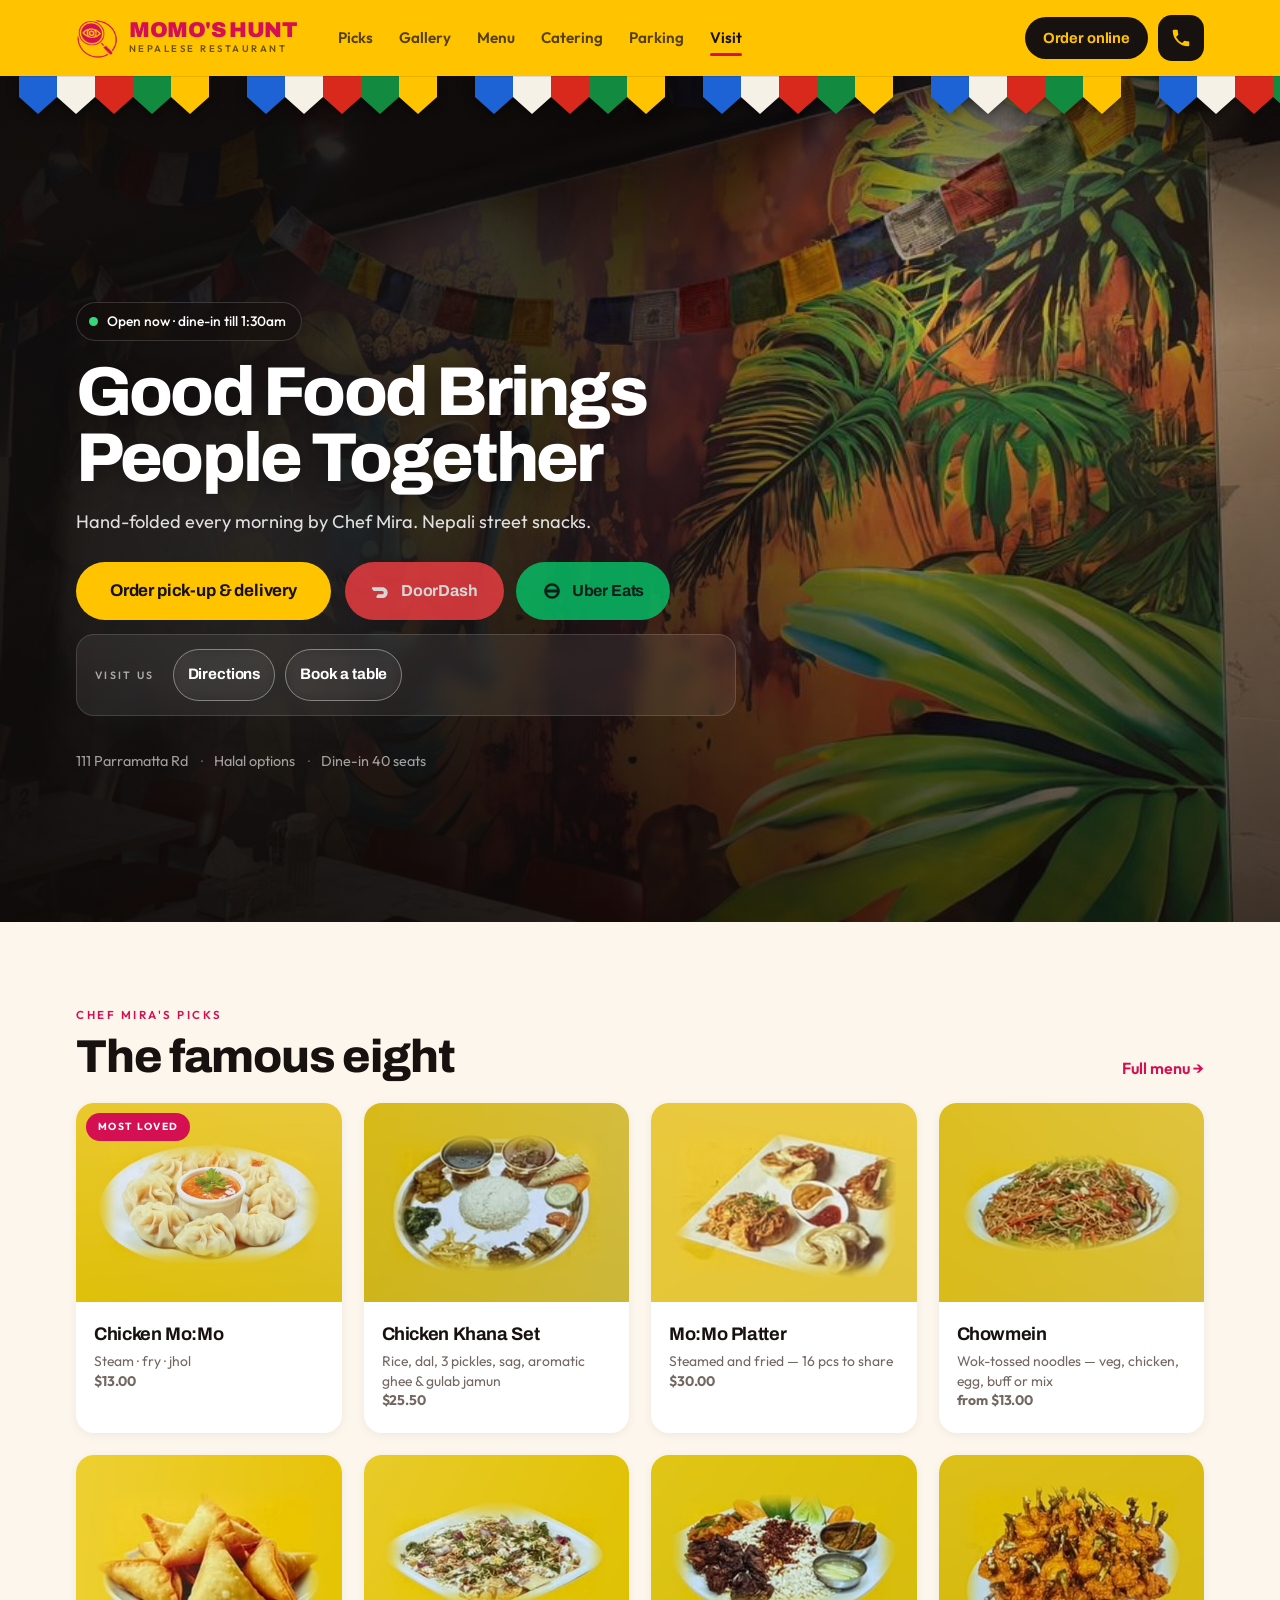
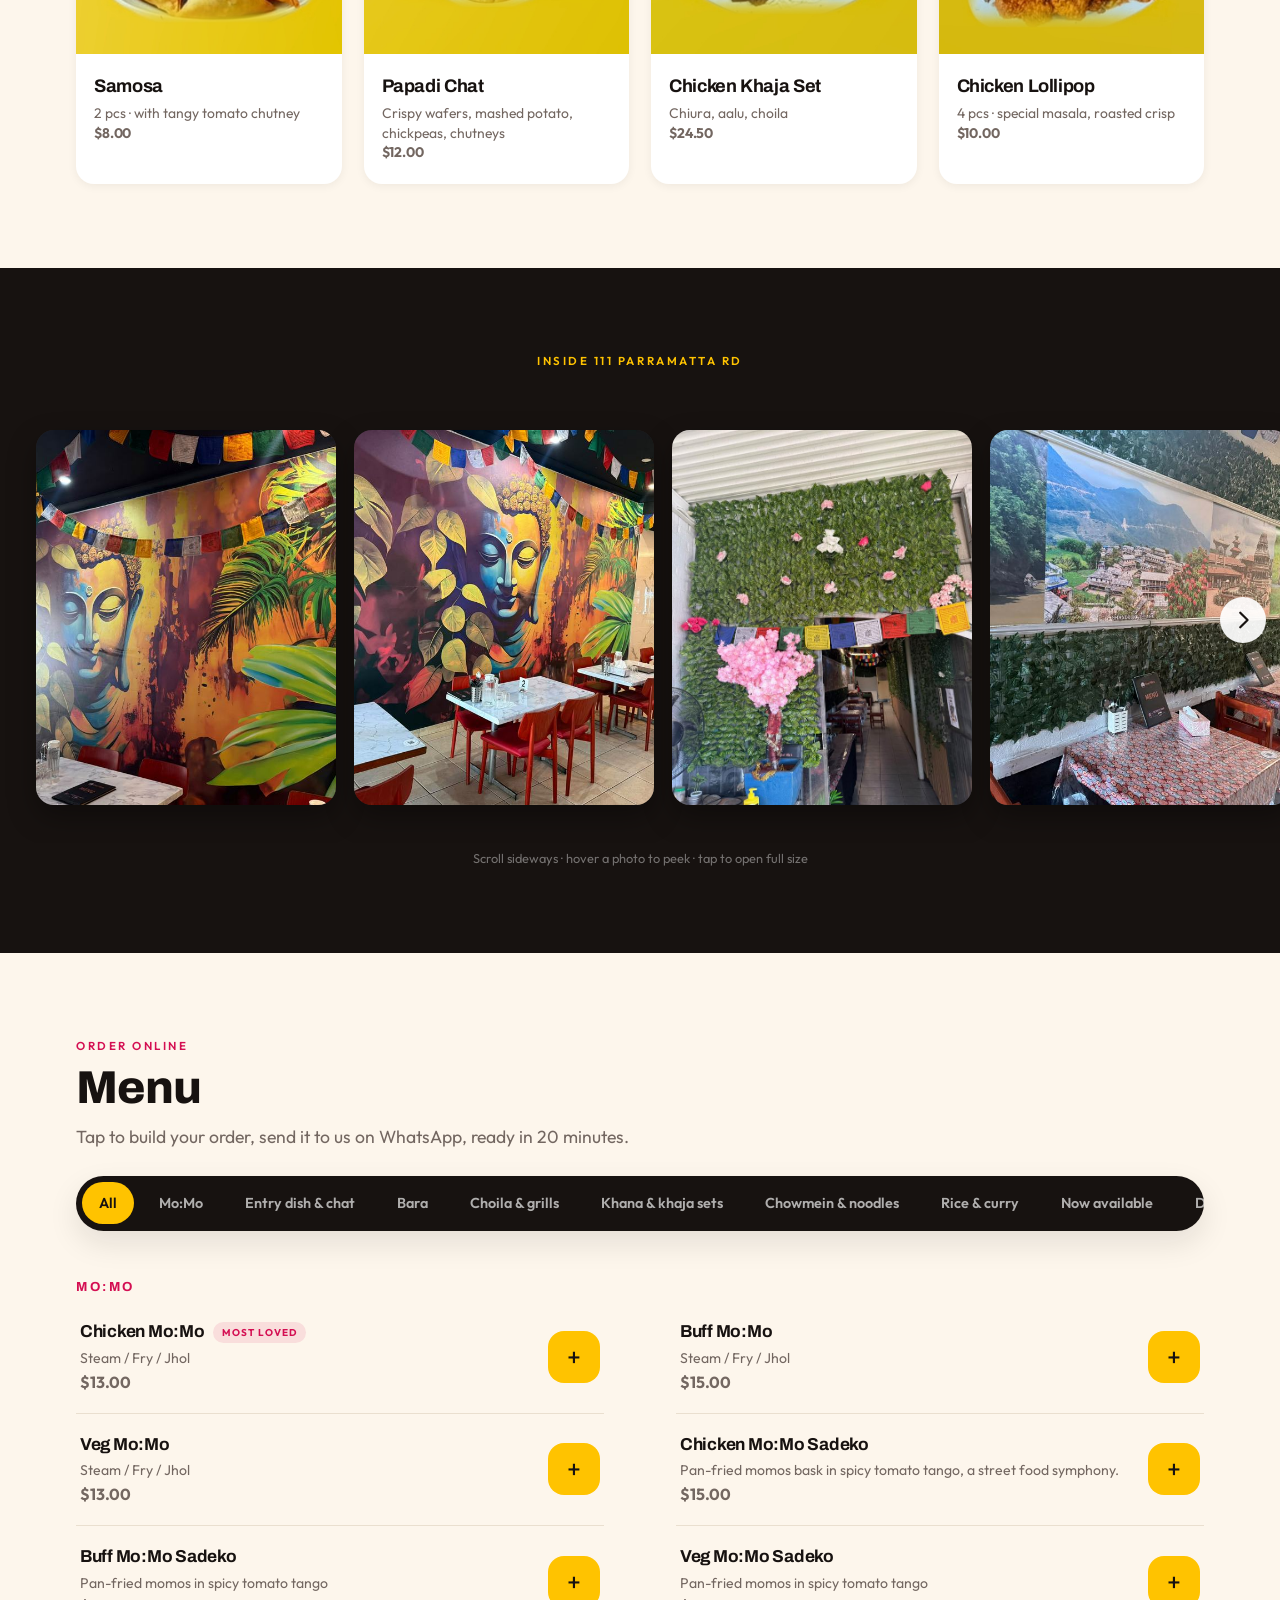
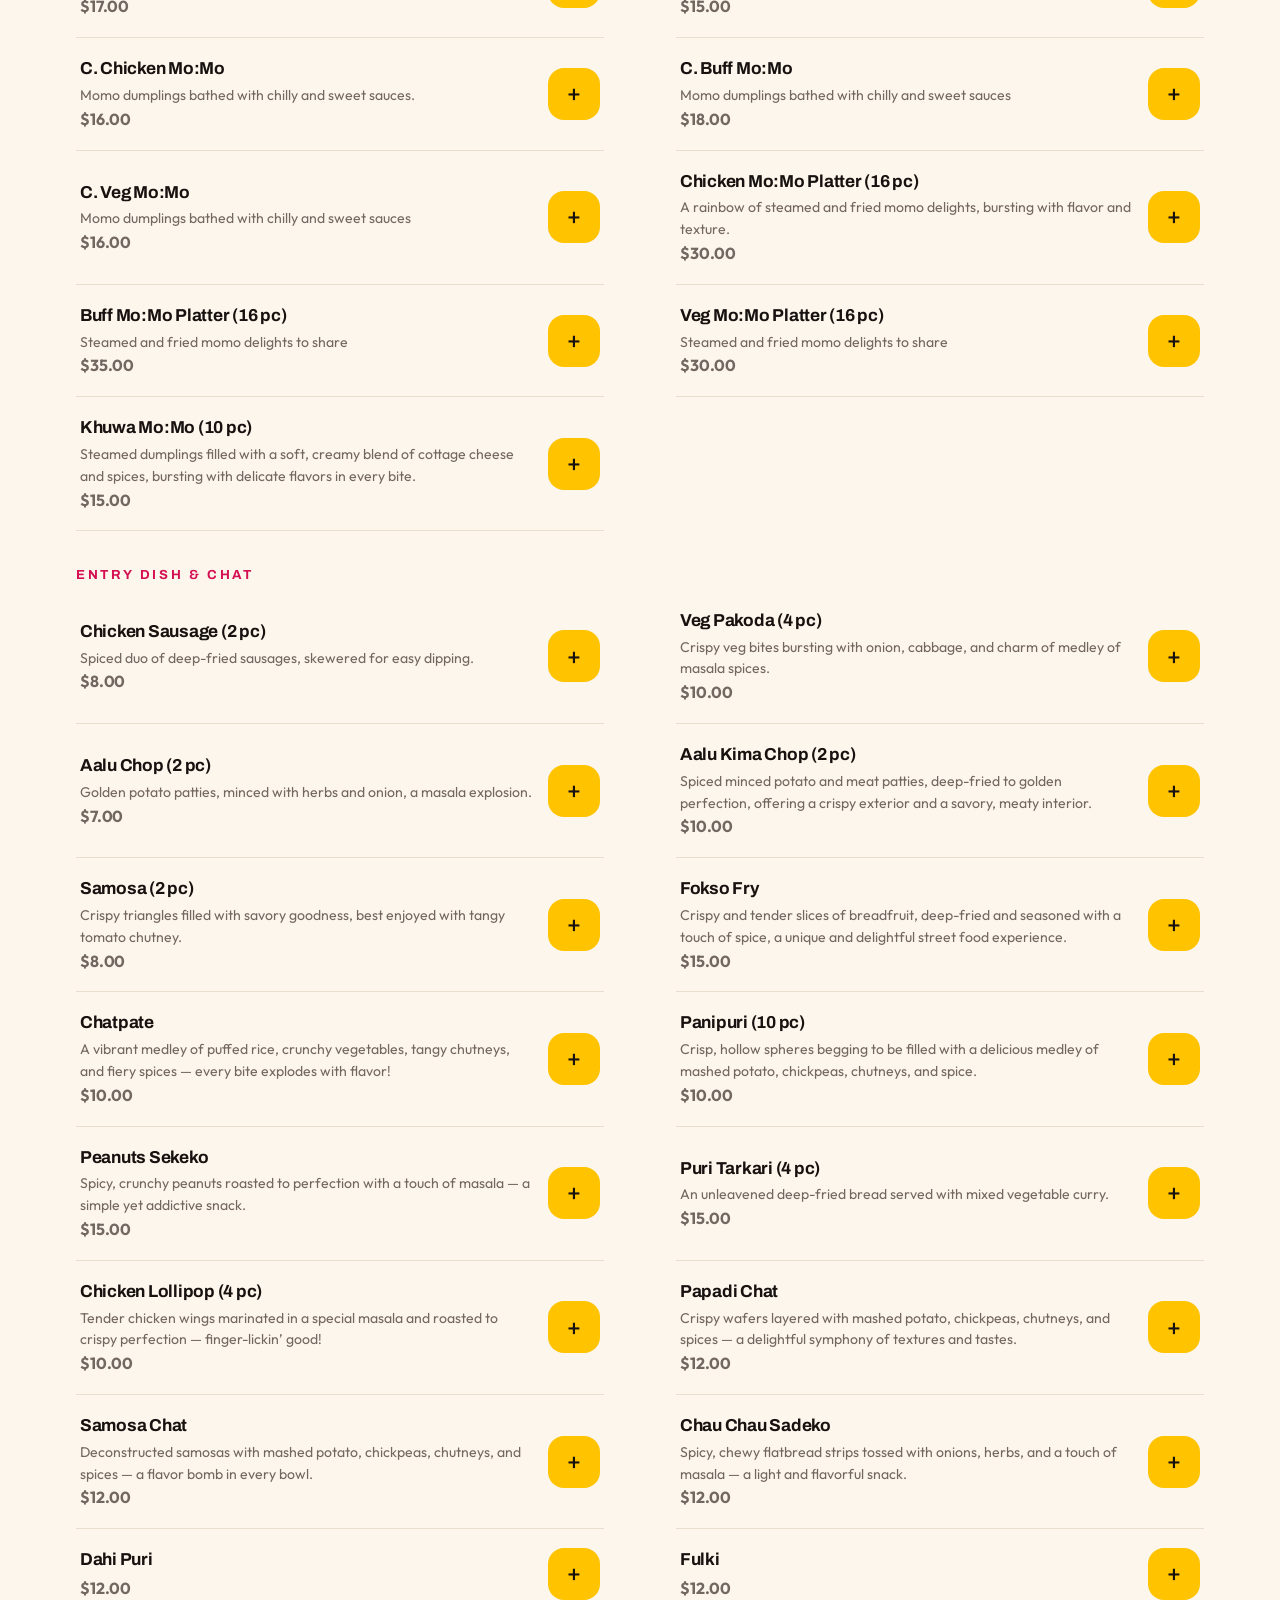
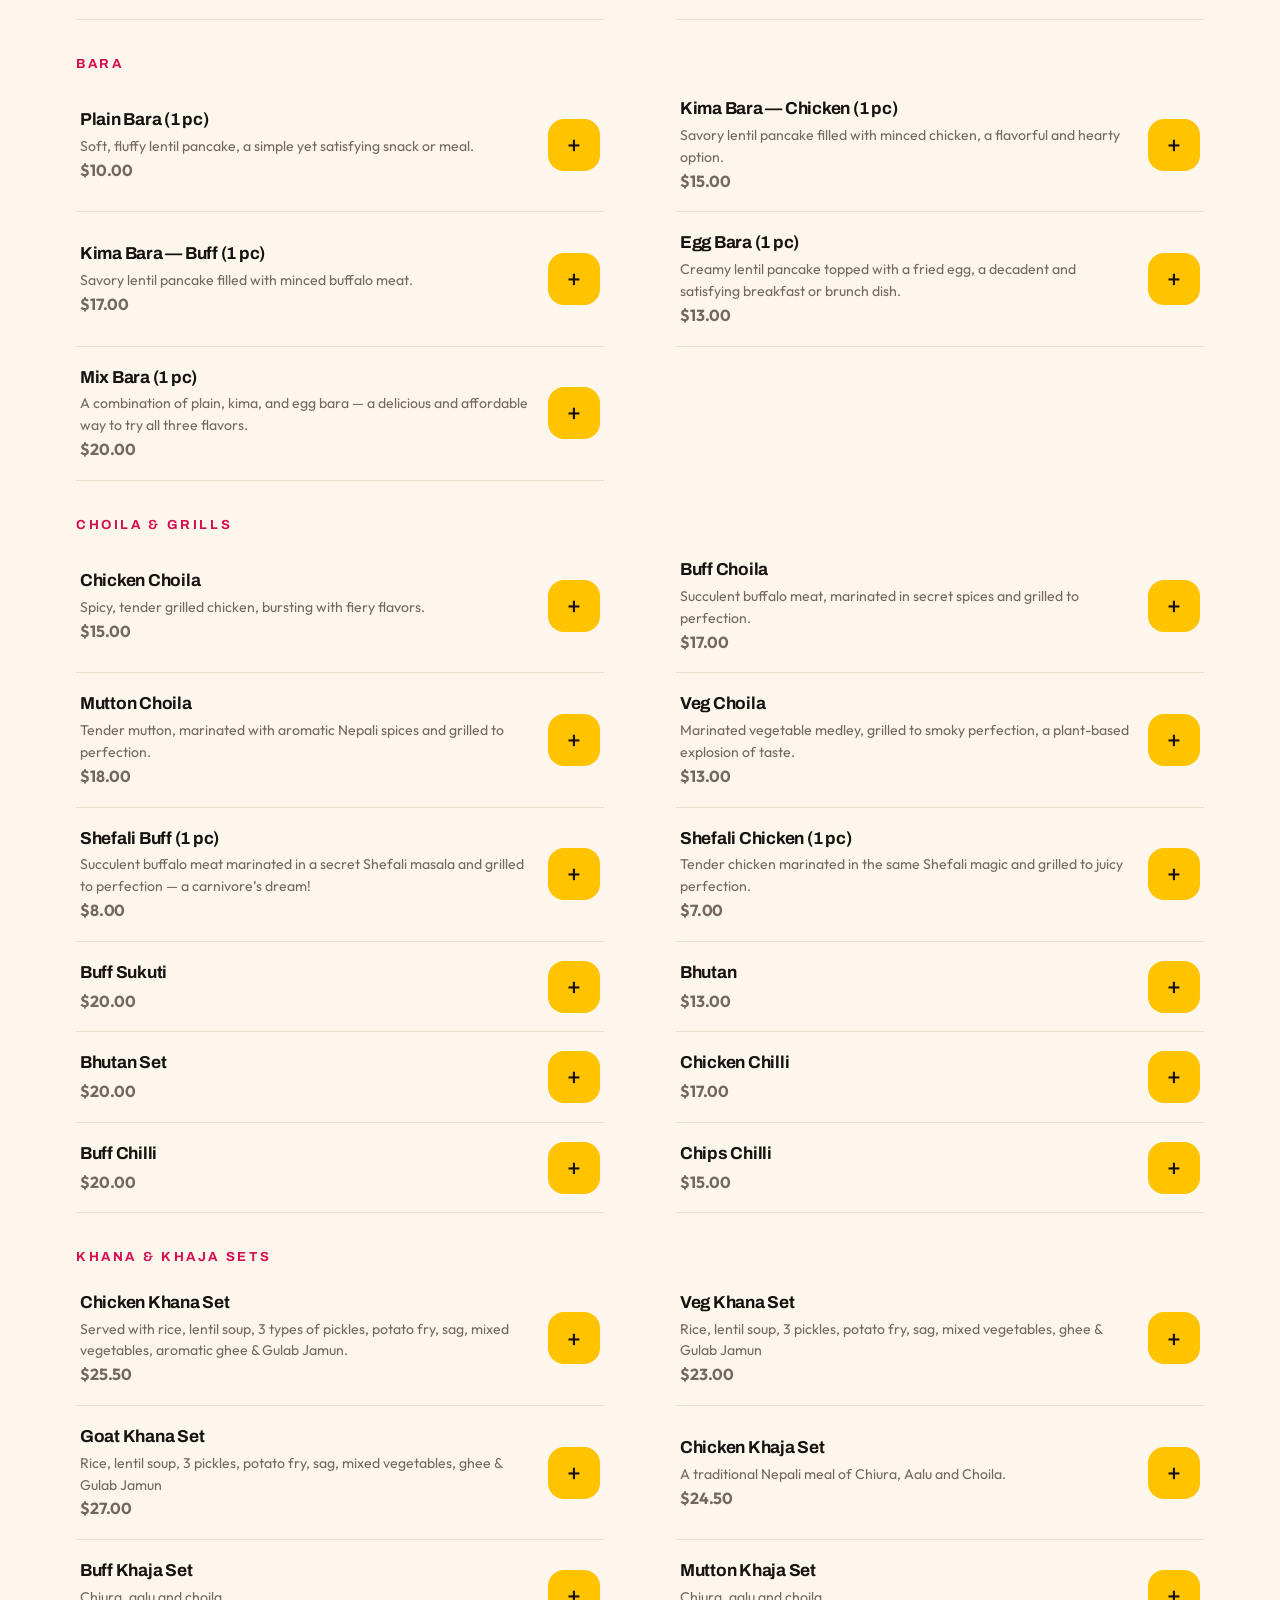
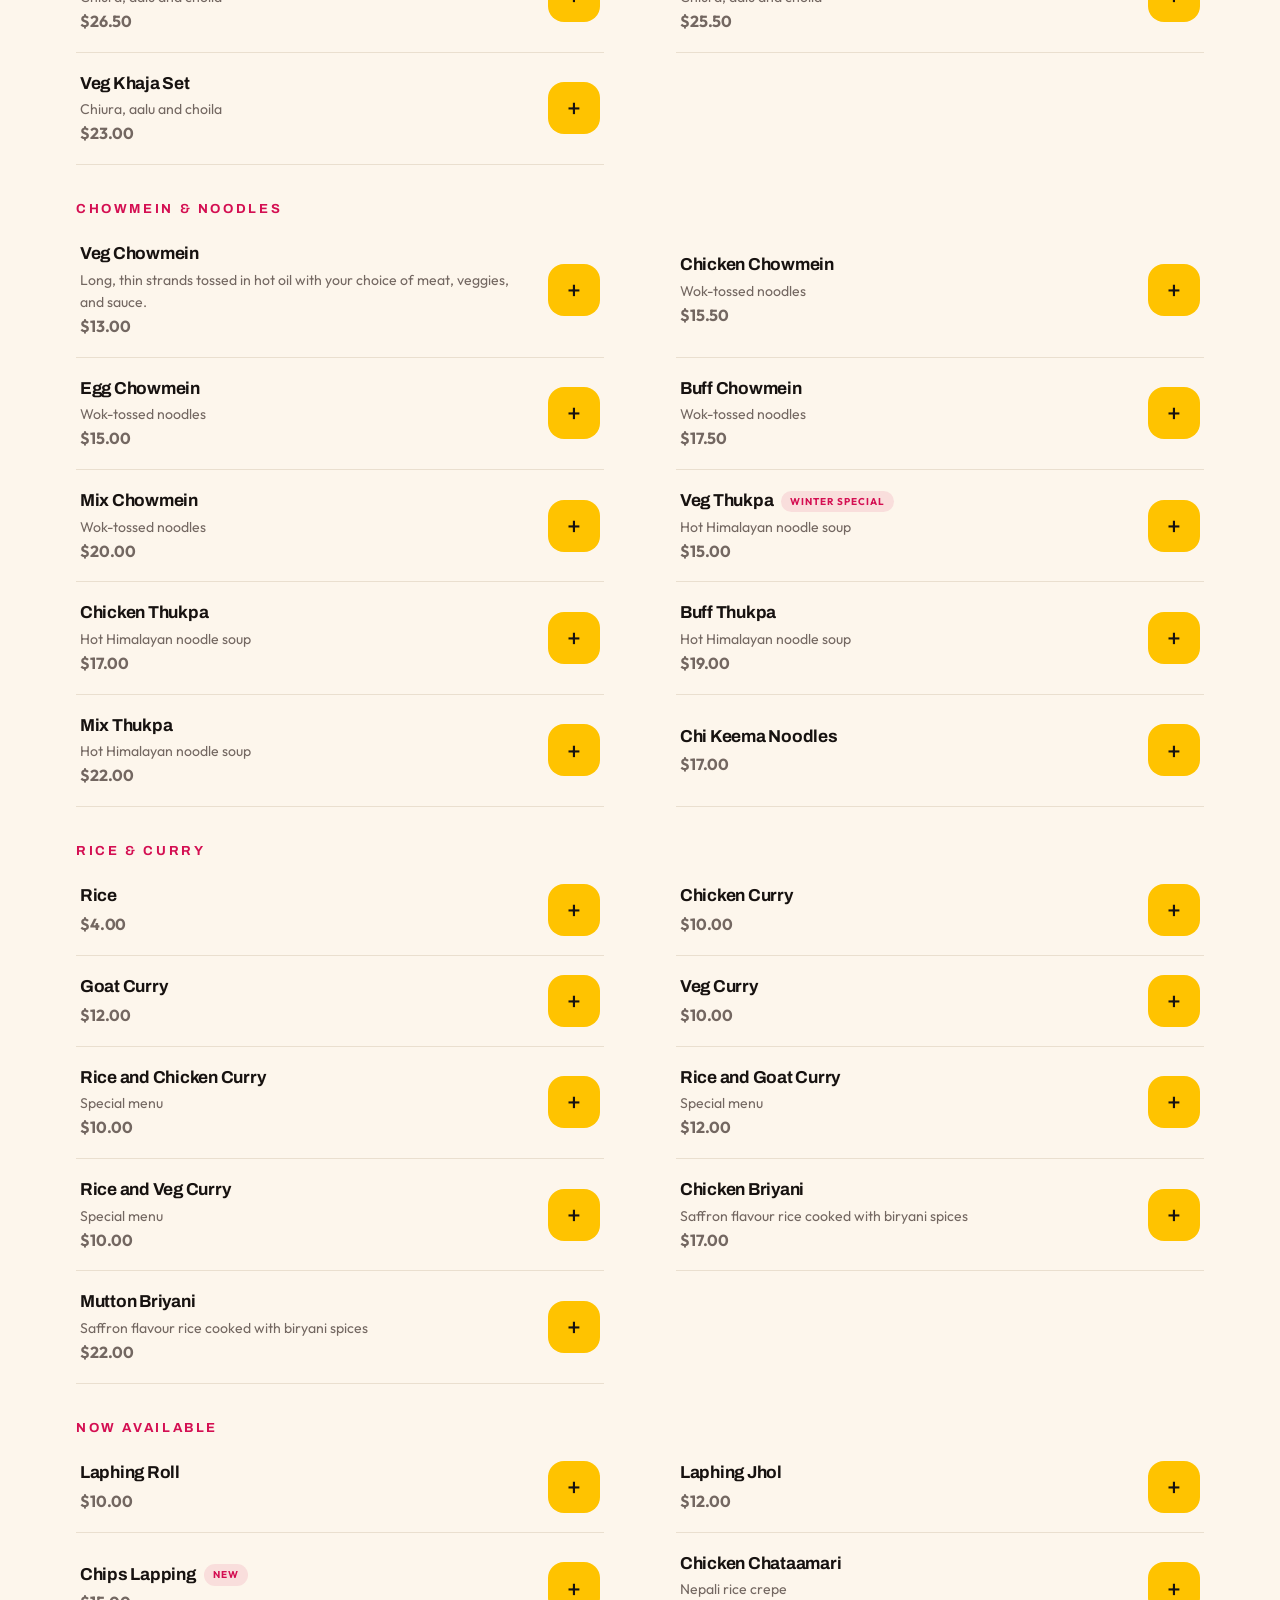
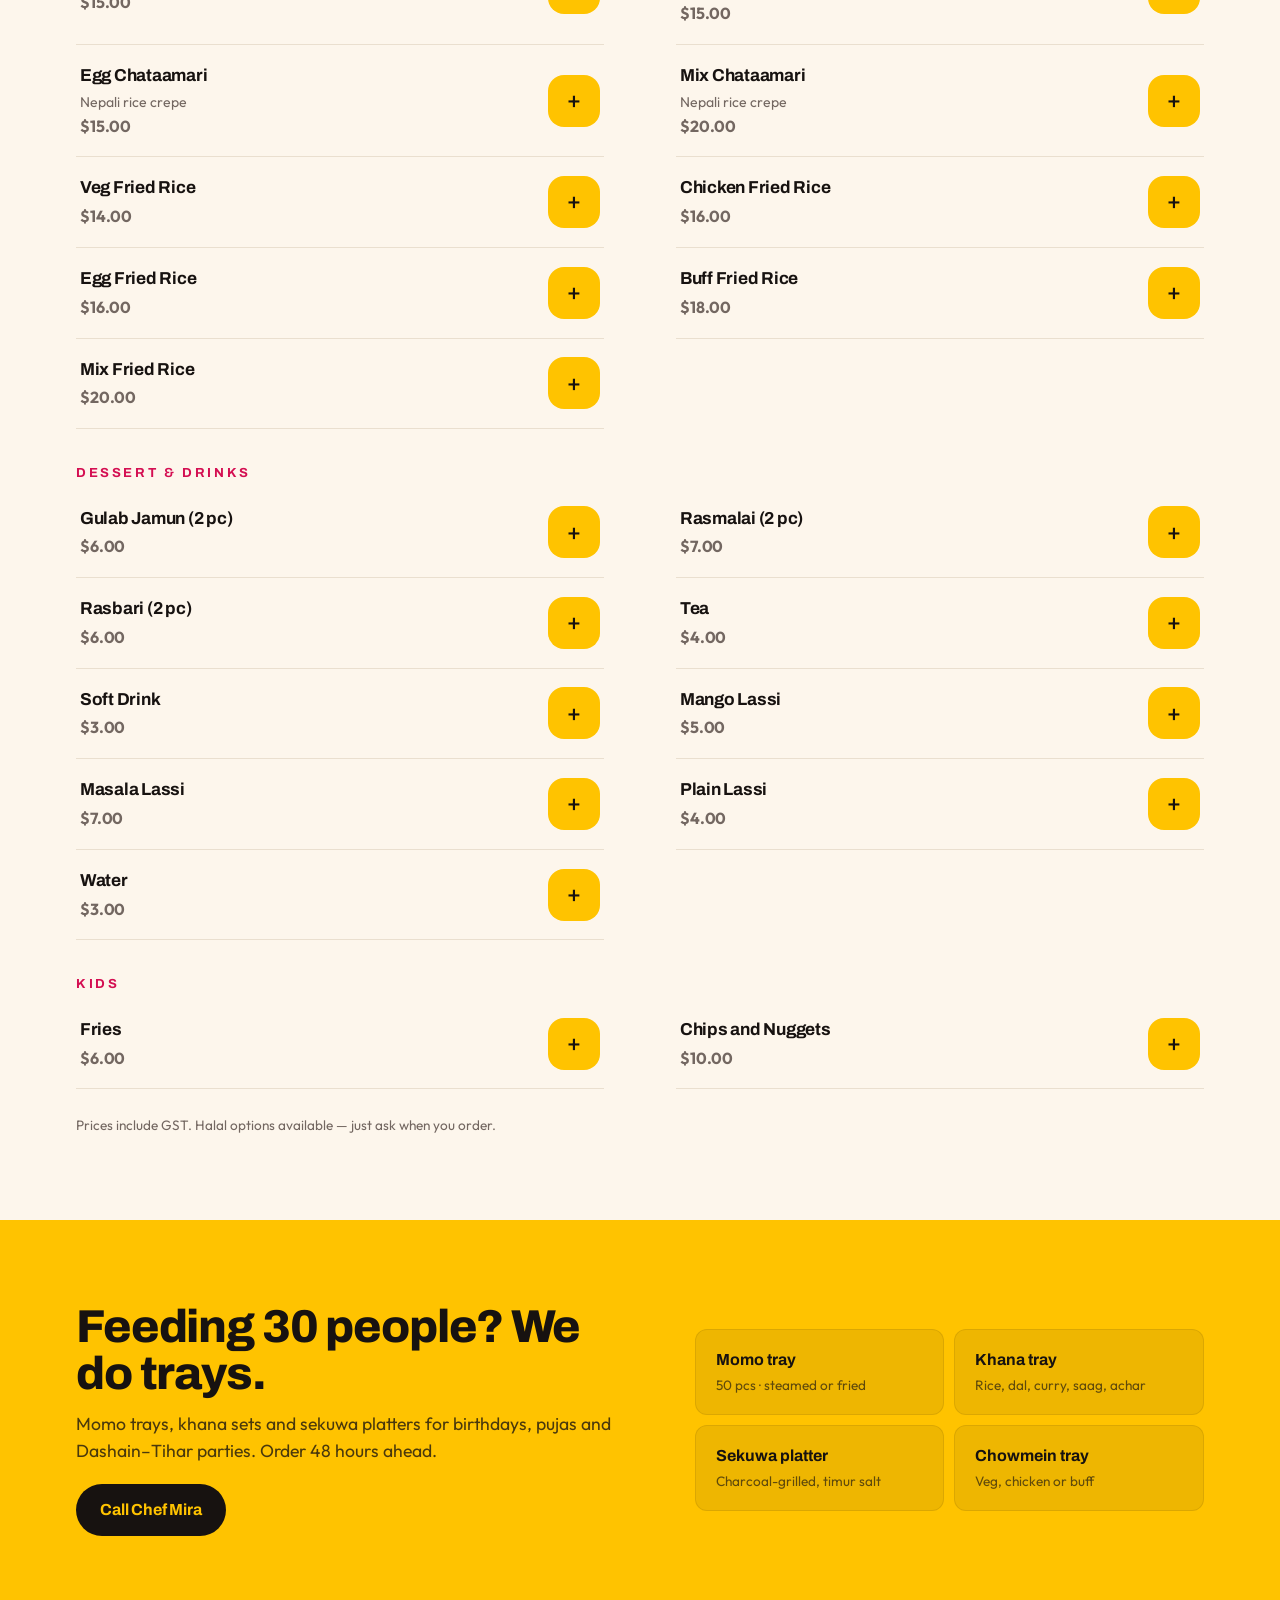
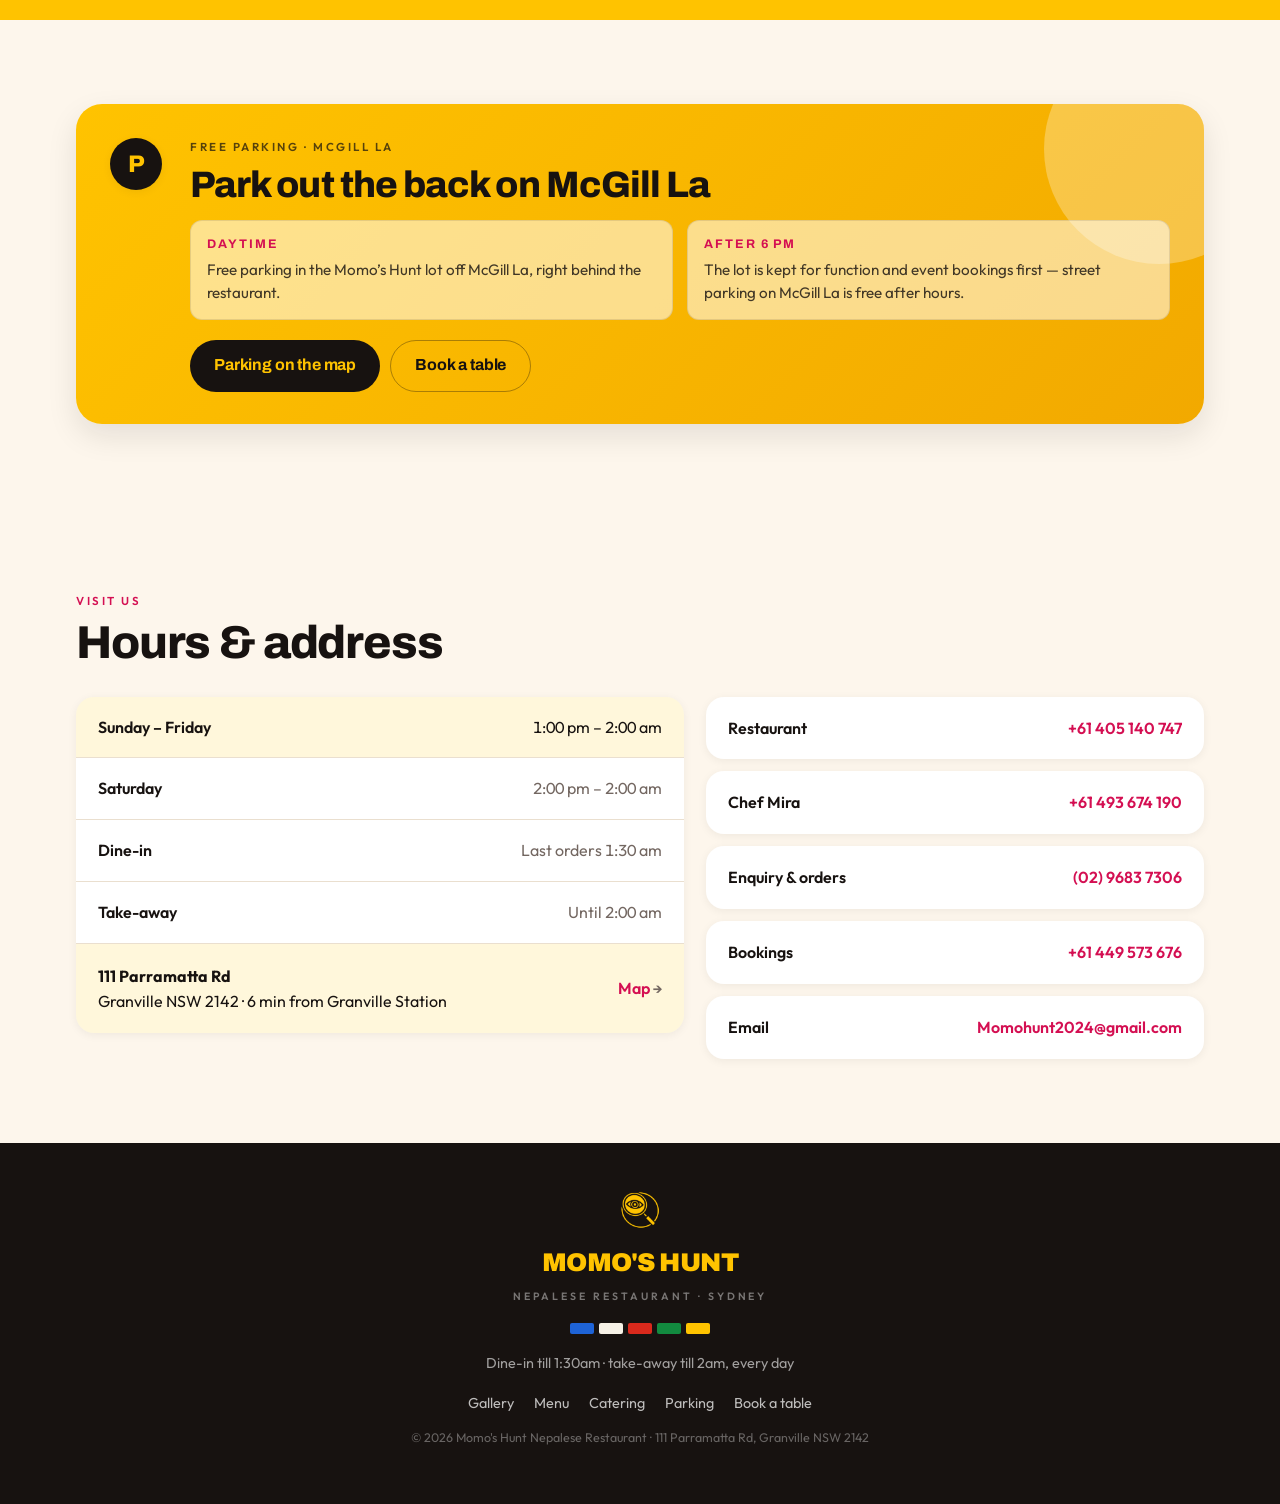
==== index.html @ e200978c "update" ====
<!doctype html>
<html lang="en">
<head>
<meta charset="utf-8">
<meta name="viewport" content="width=device-width, initial-scale=1, viewport-fit=cover">
<title>Momo's Hunt | Granville Sydney</title>
<meta name="description" content="Hand-folded Kathmandu momo, khana sets, chowmein and Nepali street snacks at 111 Parramatta Rd, Granville NSW. Dine-in till 1:30am, take-away till 2am.">
<meta name="theme-color" content="#FFC300">
<link rel="icon" href="assets/img/logo-mark.png">
<meta property="og:title" content="Momo's Hunt — Nepalese Restaurant, Granville">
<meta property="og:description" content="Kathmandu momo, made in Granville. Hand-folded every morning by Chef Mira.">
<meta property="og:image" content="assets/img/gallery/buddha-mural.jpg">
<meta property="og:type" content="restaurant">

<link rel="preconnect" href="https://fonts.googleapis.com">
<link rel="preconnect" href="https://fonts.gstatic.com" crossorigin>
<link href="https://fonts.googleapis.com/css2?family=Archivo:wght@500;600;700;800;900&family=Outfit:wght@300;400;500;600;700&family=Noto+Sans+Devanagari:wght@500;600;700&display=swap" rel="stylesheet">
<link rel="stylesheet" href="assets/css/styles.css">

<script type="application/ld+json">
{
  "@context": "https://schema.org",
  "@type": "Restaurant",
  "name": "Momo's Hunt Nepalese Restaurant",
  "servesCuisine": ["Nepalese", "Himalayan"],
  "priceRange": "$$",
  "telephone": ["+61296837306", "+61405140747"],
  "email": "Momohunt2024@gmail.com",
  "address": {
    "@type": "PostalAddress",
    "streetAddress": "111 Parramatta Rd",
    "addressLocality": "Granville",
    "addressRegion": "NSW",
    "postalCode": "2142",
    "addressCountry": "AU"
  },
  "openingHoursSpecification": [
    {"@type":"OpeningHoursSpecification","dayOfWeek":["Monday","Tuesday","Wednesday","Thursday","Friday","Sunday"],"opens":"13:00","closes":"02:00"},
    {"@type":"OpeningHoursSpecification","dayOfWeek":["Saturday"],"opens":"14:00","closes":"02:00"}
  ]
}
</script>
</head>
<body>

<a class="skip-link" href="#menu">Skip to menu</a>

<!-- ================= HEADER ================= -->
<header class="topbar" id="top">
  <div class="topbar__inner">
    <a class="brand" href="#top" aria-label="Momo's Hunt, home">
      <span class="brand__mark" aria-hidden="true"></span>
      <span class="brand__text">
        <span class="brand__name">MOMO'S HUNT</span>
        <span class="brand__sub">Nepalese Restaurant</span>
      </span>
    </a>

    <nav class="nav" aria-label="Primary">
      <a href="#picks">Picks</a>
      <a href="#gallery">Gallery</a>
      <a href="#menu">Menu</a>
      <a href="#catering">Catering</a>
      <a href="#parking">Parking</a>
      <a href="#visit">Visit</a>
    </nav>

    <div class="topbar__actions">
      <a class="btn btn--ink btn--sm hide-below-lg" href="#menu">Order online</a>
      <a class="iconbtn" href="tel:+61296837306" aria-label="Call Momo's Hunt on (02) 9683 7306">
        <svg viewBox="0 0 24 24" aria-hidden="true"><path d="M6.6 10.8a15.1 15.1 0 0 0 6.6 6.6l2.2-2.2a1 1 0 0 1 1-.24 11.4 11.4 0 0 0 3.6.58 1 1 0 0 1 1 1V20a1 1 0 0 1-1 1A17 17 0 0 1 3 4a1 1 0 0 1 1-1h3.5a1 1 0 0 1 1 1c0 1.25.2 2.46.57 3.6a1 1 0 0 1-.25 1z"/></svg>
      </a>
    </div>
  </div>
</header>

<main>

<!-- ================= HERO ================= -->
<section class="hero" id="home">
  <div class="flagstrip" aria-hidden="true"></div>

  <picture class="hero__bg">
    <source media="(min-width:900px)" srcset="assets/img/hero.jpg">
    <img src="assets/img/gallery/buddha-mural-sm.jpg" alt="The hand-painted Buddha mural and prayer flags inside Momo's Hunt" fetchpriority="high">
  </picture>
  <div class="hero__scrim" aria-hidden="true"></div>

  <div class="hero__inner">
    <div class="hero__copy">
      <p class="status" id="status">
        <span class="status__dot"></span>
        <span class="status__text">Checking hours…</span>
      </p>

      <h1 class="hero__title">Good Food Brings People Together</h1>
      <p class="hero__lede">
        Hand-folded every morning by Chef Mira. Nepali street snacks.
      </p>

      <div class="hero__cta">
        <a class="btn btn--yellow btn--block" href="#menu">Order pick-up &amp; delivery</a>

        <div class="delivery">
          <p class="delivery__label">Visit us</p>
          <div class="delivery__row">
            <a class="btn btn--ghost" href="https://www.google.com/maps/search/?api=1&amp;query=Momo%27s%20Hunt%20111%20Parramatta%20Rd%20Granville%20NSW%202142" target="_blank" rel="noopener">Directions</a>
            <a class="btn btn--ghost" href="book.html">Book a table</a>
          </div>
        </div>

        <div class="hero__cta-row">
          <a class="btn btn--doordash" data-order="doordash" href="#">
            <span class="btn__logo" aria-hidden="true">
              <svg viewBox="0 0 24 24"><path d="M1.5 7.5h11.9c4 0 6.6 3.1 6.6 6.6 0 3.6-2.7 6.4-6.5 6.4H8.1a1.7 1.7 0 0 1-1.2-2.9l1.6-1.6h4.9a1.9 1.9 0 0 0 0-3.9H4.3a1.7 1.7 0 0 1-1.2-.5L1.5 9.9a1.7 1.7 0 0 1 0-2.4z"/></svg>
            </span>
            DoorDash
          </a>
          <a class="btn btn--uber" data-order="ubereats" href="#">
            <span class="btn__logo" aria-hidden="true">
              <svg viewBox="0 0 24 24"><path d="M12 2.6A9.4 9.4 0 1 0 21.4 12 9.4 9.4 0 0 0 12 2.6zm0 3.1a6.3 6.3 0 0 1 6 4.4H6a6.3 6.3 0 0 1 6-4.4zM6 13.9h12a6.3 6.3 0 0 1-12 0z"/></svg>
            </span>
            Uber Eats
          </a>
        </div>
      </div>

      <ul class="hero__meta">
        <li>111 Parramatta Rd</li>
        <li>Halal options</li>
        <li>Dine-in 40 seats</li>
      </ul>
    </div>
  </div>
</section>

<!-- ================= FAMOUS EIGHT ================= -->
<section class="section section--cream" id="picks">
  <div class="wrap">
    <div class="sechead">
      <div>
        <p class="kicker kicker--pink">Chef Mira's picks</p>
        <h2 class="sechead__title">The famous eight</h2>
      </div>
      <a class="link-arrow" href="#menu">Full menu <span aria-hidden="true">&rarr;</span></a>
    </div>

    <ul class="picks" role="list">
      <li class="pick">
        <div class="pick__media">
          <span class="tag">Most loved</span>
          <img src="assets/img/dishes/momo.jpg" alt="A plate of steamed momo with tomato achar" loading="lazy" width="760" height="570">
        </div>
        <div class="pick__body">
          <h3>Chicken Mo:Mo</h3>
          <p>Steam · fry · jhol</p>
          <p class="price">$13.00</p>
        </div>
      </li>
      <li class="pick">
        <div class="pick__media"><img src="assets/img/dishes/khana-set.jpg" alt="Khana set thali with rice, dal, saag and achar" loading="lazy" width="760" height="570"></div>
        <div class="pick__body">
          <h3>Chicken Khana Set</h3>
          <p>Rice, dal, 3 pickles, sag, aromatic ghee &amp; gulab jamun</p>
          <p class="price">$25.50</p>
        </div>
      </li>
      <li class="pick">
        <div class="pick__media"><img src="assets/img/dishes/momo-platter.jpg" alt="Momo platter with steamed, fried and jhol momo" loading="lazy" width="760" height="570"></div>
        <div class="pick__body">
          <h3>Mo:Mo Platter</h3>
          <p>Steamed and fried — 16 pcs to share</p>
          <p class="price">$30.00</p>
        </div>
      </li>
      <li class="pick">
        <div class="pick__media"><img src="assets/img/dishes/chowmein.jpg" alt="Wok-tossed Nepali chowmein" loading="lazy" width="760" height="570"></div>
        <div class="pick__body">
          <h3>Chowmein</h3>
          <p>Wok-tossed noodles — veg, chicken, egg, buff or mix</p>
          <p class="price">from $13.00</p>
        </div>
      </li>
      <li class="pick">
        <div class="pick__media"><img src="assets/img/dishes/samosa.jpg" alt="Golden fried samosa" loading="lazy" width="760" height="570"></div>
        <div class="pick__body">
          <h3>Samosa</h3>
          <p>2 pcs · with tangy tomato chutney</p>
          <p class="price">$8.00</p>
        </div>
      </li>
      <li class="pick">
        <div class="pick__media"><img src="assets/img/dishes/papadi-chat.jpg" alt="Papadi chat with yogurt and tamarind" loading="lazy" width="760" height="570"></div>
        <div class="pick__body">
          <h3>Papadi Chat</h3>
          <p>Crispy wafers, mashed potato, chickpeas, chutneys</p>
          <p class="price">$12.00</p>
        </div>
      </li>
      <li class="pick">
        <div class="pick__media"><img src="assets/img/dishes/khaja-set.jpg" alt="Khaja set with beaten rice and sides" loading="lazy" width="760" height="570"></div>
        <div class="pick__body">
          <h3>Chicken Khaja Set</h3>
          <p>Chiura, aalu, choila</p>
          <p class="price">$24.50</p>
        </div>
      </li>
      <li class="pick">
        <div class="pick__media"><img src="assets/img/dishes/chicken-lollipop.jpg" alt="Chicken lollipop with chilli garlic glaze" loading="lazy" width="760" height="570"></div>
        <div class="pick__body">
          <h3>Chicken Lollipop</h3>
          <p>4 pcs · special masala, roasted crisp</p>
          <p class="price">$10.00</p>
        </div>
      </li>
    </ul>
  </div>
</section>

<!-- ================= GALLERY — PHOTO RAIL ================= -->
<section class="section section--ink" id="gallery">
 <div class="gallery__inner">
  <div class="wrap gallery__copy">
    <p class="kicker kicker--yellow">Inside 111 Parramatta Rd</p>
    </div>

  <div class="rail" id="gallery-rail">
    <button class="rail__nav rail__nav--prev" id="rail-prev" aria-label="Scroll photos left">
      <svg viewBox="0 0 24 24" aria-hidden="true"><path d="M15 4 7 12l8 8"/></svg>
    </button>

    <ul class="rail__track" id="rail-track">
      <li class="shot">
        <button class="shot__card" type="button" data-full="assets/img/gallery/buddha-mural.jpg">
          <img class="shot__photo" src="assets/img/gallery/buddha-mural-sm.jpg"
               srcset="assets/img/gallery/buddha-mural-sm.jpg 900w, assets/img/gallery/buddha-mural.jpg 1800w"
               sizes="(min-width:900px) 300px, 74vw" alt="Hand-painted Buddha mural with prayer flags strung across the dining room" loading="eager">
          <span class="shot__caption">The Buddha wall, painted by hand</span>
          <span class="shot__zoom" aria-hidden="true">
            <svg viewBox="0 0 24 24"><path d="M9 4H4v5M15 4h5v5M9 20H4v-5M15 20h5v-5"/></svg>
          </span>
        </button>
      </li>
      <li class="shot">
        <button class="shot__card" type="button" data-full="assets/img/gallery/dining-room.jpg">
          <img class="shot__photo" src="assets/img/gallery/dining-room-sm.jpg"
               srcset="assets/img/gallery/dining-room-sm.jpg 900w, assets/img/gallery/dining-room.jpg 1800w"
               sizes="(min-width:900px) 300px, 74vw" alt="Marble tables and red chairs beneath the mural and prayer flags" loading="lazy">
          <span class="shot__caption">40 seats, prayer flags overhead</span>
          <span class="shot__zoom" aria-hidden="true">
            <svg viewBox="0 0 24 24"><path d="M9 4H4v5M15 4h5v5M9 20H4v-5M15 20h5v-5"/></svg>
          </span>
        </button>
      </li>
      <li class="shot">
        <button class="shot__card" type="button" data-full="assets/img/gallery/garden-lane.jpg">
          <img class="shot__photo" src="assets/img/gallery/garden-lane-sm.jpg"
               srcset="assets/img/gallery/garden-lane-sm.jpg 900w, assets/img/gallery/garden-lane.jpg 1800w"
               sizes="(min-width:900px) 300px, 74vw" alt="Green leaf wall and cherry blossom tree at the garden lane entrance" loading="lazy">
          <span class="shot__caption">The garden lane out back</span>
          <span class="shot__zoom" aria-hidden="true">
            <svg viewBox="0 0 24 24"><path d="M9 4H4v5M15 4h5v5M9 20H4v-5M15 20h5v-5"/></svg>
          </span>
        </button>
      </li>
      <li class="shot">
        <button class="shot__card" type="button" data-full="assets/img/gallery/nepal-wall.jpg">
          <img class="shot__photo" src="assets/img/gallery/nepal-wall-sm.jpg"
               srcset="assets/img/gallery/nepal-wall-sm.jpg 900w, assets/img/gallery/nepal-wall.jpg 1800w"
               sizes="(min-width:900px) 300px, 74vw" alt="Photographs of Nepal — Ghandruk village, temples and mountains — along the courtyard wall" loading="lazy">
          <span class="shot__caption">Ghandruk, Bhaktapur, the hills back home</span>
          <span class="shot__zoom" aria-hidden="true">
            <svg viewBox="0 0 24 24"><path d="M9 4H4v5M15 4h5v5M9 20H4v-5M15 20h5v-5"/></svg>
          </span>
        </button>
      </li>
      <li class="shot">
        <button class="shot__card" type="button" data-full="assets/img/gallery/counter.jpg">
          <img class="shot__photo" src="assets/img/gallery/counter-sm.jpg"
               srcset="assets/img/gallery/counter-sm.jpg 900w, assets/img/gallery/counter.jpg 1800w"
               sizes="(min-width:900px) 300px, 74vw" alt="Order counter with the Momo's Hunt sign, brass bells and drink fridges" loading="lazy">
          <span class="shot__caption">Order and pay at the counter</span>
          <span class="shot__zoom" aria-hidden="true">
            <svg viewBox="0 0 24 24"><path d="M9 4H4v5M15 4h5v5M9 20H4v-5M15 20h5v-5"/></svg>
          </span>
        </button>
      </li>
            
      <li class="shot">
        <button class="shot__card" type="button" data-full="assets/img/gallery/street-sign.jpg">
          <img class="shot__photo" src="assets/img/gallery/street-sign-sm.jpg"
               srcset="assets/img/gallery/street-sign-sm.jpg 900w, assets/img/gallery/street-sign.jpg 1800w"
               sizes="(min-width:900px) 300px, 74vw" alt="Momo's Hunt street sign with phone numbers and address" loading="lazy">
          <span class="shot__caption">Find us on Parramatta Rd</span>
          <span class="shot__zoom" aria-hidden="true">
            <svg viewBox="0 0 24 24"><path d="M9 4H4v5M15 4h5v5M9 20H4v-5M15 20h5v-5"/></svg>
          </span>
        </button>
      </li>
    </ul>

    <button class="rail__nav rail__nav--next" id="rail-next" aria-label="Scroll photos right">
      <svg viewBox="0 0 24 24" aria-hidden="true"><path d="M9 4l8 8-8 8"/></svg>
    </button>
  </div>

  <p class="rail__hint">Scroll sideways · hover a photo to peek · tap to open full size</p>
 </div>
</section>

<!-- ================= MENU / ORDER BUILDER ================= -->
<section class="section section--cream" id="menu">
  <div class="wrap">
    <p class="kicker kicker--pink">Order online</p>
    <h2 class="sechead__title">Menu</h2>
    <p class="lede">Tap to build your order, send it to us on WhatsApp, ready in 20 minutes.</p>

    <div class="tabsbar">
      <div class="tabs" role="tablist" aria-label="Menu categories">
        <button class="tab is-active" role="tab" aria-selected="true" data-cat="all">All</button>
        <button class="tab" role="tab" aria-selected="false" data-cat="momo">Mo:Mo</button>
        <button class="tab" role="tab" aria-selected="false" data-cat="entry">Entry dish &amp; chat</button>
        <button class="tab" role="tab" aria-selected="false" data-cat="bara">Bara</button>
        <button class="tab" role="tab" aria-selected="false" data-cat="choila">Choila &amp; grills</button>
        <button class="tab" role="tab" aria-selected="false" data-cat="khana">Khana &amp; khaja sets</button>
        <button class="tab" role="tab" aria-selected="false" data-cat="noodles">Chowmein &amp; noodles</button>
        <button class="tab" role="tab" aria-selected="false" data-cat="rice">Rice &amp; curry</button>
        <button class="tab" role="tab" aria-selected="false" data-cat="new">Now available</button>
        <button class="tab" role="tab" aria-selected="false" data-cat="sweets">Dessert &amp; drinks</button>
        <button class="tab" role="tab" aria-selected="false" data-cat="kids">Kids</button>
      </div>
    </div>

    <div class="menu" id="menu-list">

      <h3 class="menu__cat" data-cat="momo">Mo:Mo</h3>
      <div class="mitem" data-cat="momo" data-name="Chicken Mo:Mo" data-price="13.00">
        <div class="mitem__body"><h4>Chicken Mo:Mo <span class="chip">Most loved</span></h4><p>Steam / Fry / Jhol</p><p class="price">$13.00</p></div>
        <button class="add" aria-label="Add Chicken Mo:Mo to order">+</button>
      </div>
      <div class="mitem" data-cat="momo" data-name="Buff Mo:Mo" data-price="15.00">
        <div class="mitem__body"><h4>Buff Mo:Mo</h4><p>Steam / Fry / Jhol</p><p class="price">$15.00</p></div>
        <button class="add" aria-label="Add Buff Mo:Mo to order">+</button>
      </div>
      <div class="mitem" data-cat="momo" data-name="Veg Mo:Mo" data-price="13.00">
        <div class="mitem__body"><h4>Veg Mo:Mo</h4><p>Steam / Fry / Jhol</p><p class="price">$13.00</p></div>
        <button class="add" aria-label="Add Veg Mo:Mo to order">+</button>
      </div>
      <div class="mitem" data-cat="momo" data-name="Chicken Mo:Mo Sadeko" data-price="15.00">
        <div class="mitem__body"><h4>Chicken Mo:Mo Sadeko</h4><p>Pan-fried momos bask in spicy tomato tango, a street food symphony.</p><p class="price">$15.00</p></div>
        <button class="add" aria-label="Add Chicken Mo:Mo Sadeko to order">+</button>
      </div>
      <div class="mitem" data-cat="momo" data-name="Buff Mo:Mo Sadeko" data-price="17.00">
        <div class="mitem__body"><h4>Buff Mo:Mo Sadeko</h4><p>Pan-fried momos in spicy tomato tango</p><p class="price">$17.00</p></div>
        <button class="add" aria-label="Add Buff Mo:Mo Sadeko to order">+</button>
      </div>
      <div class="mitem" data-cat="momo" data-name="Veg Mo:Mo Sadeko" data-price="15.00">
        <div class="mitem__body"><h4>Veg Mo:Mo Sadeko</h4><p>Pan-fried momos in spicy tomato tango</p><p class="price">$15.00</p></div>
        <button class="add" aria-label="Add Veg Mo:Mo Sadeko to order">+</button>
      </div>
      <div class="mitem" data-cat="momo" data-name="C. Chicken Mo:Mo" data-price="16.00">
        <div class="mitem__body"><h4>C. Chicken Mo:Mo</h4><p>Momo dumplings bathed with chilly and sweet sauces.</p><p class="price">$16.00</p></div>
        <button class="add" aria-label="Add C. Chicken Mo:Mo to order">+</button>
      </div>
      <div class="mitem" data-cat="momo" data-name="C. Buff Mo:Mo" data-price="18.00">
        <div class="mitem__body"><h4>C. Buff Mo:Mo</h4><p>Momo dumplings bathed with chilly and sweet sauces</p><p class="price">$18.00</p></div>
        <button class="add" aria-label="Add C. Buff Mo:Mo to order">+</button>
      </div>
      <div class="mitem" data-cat="momo" data-name="C. Veg Mo:Mo" data-price="16.00">
        <div class="mitem__body"><h4>C. Veg Mo:Mo</h4><p>Momo dumplings bathed with chilly and sweet sauces</p><p class="price">$16.00</p></div>
        <button class="add" aria-label="Add C. Veg Mo:Mo to order">+</button>
      </div>
      <div class="mitem" data-cat="momo" data-name="Chicken Mo:Mo Platter (16 pc)" data-price="30.00">
        <div class="mitem__body"><h4>Chicken Mo:Mo Platter (16 pc)</h4><p>A rainbow of steamed and fried momo delights, bursting with flavor and texture.</p><p class="price">$30.00</p></div>
        <button class="add" aria-label="Add Chicken Mo:Mo Platter (16 pc) to order">+</button>
      </div>
      <div class="mitem" data-cat="momo" data-name="Buff Mo:Mo Platter (16 pc)" data-price="35.00">
        <div class="mitem__body"><h4>Buff Mo:Mo Platter (16 pc)</h4><p>Steamed and fried momo delights to share</p><p class="price">$35.00</p></div>
        <button class="add" aria-label="Add Buff Mo:Mo Platter (16 pc) to order">+</button>
      </div>
      <div class="mitem" data-cat="momo" data-name="Veg Mo:Mo Platter (16 pc)" data-price="30.00">
        <div class="mitem__body"><h4>Veg Mo:Mo Platter (16 pc)</h4><p>Steamed and fried momo delights to share</p><p class="price">$30.00</p></div>
        <button class="add" aria-label="Add Veg Mo:Mo Platter (16 pc) to order">+</button>
      </div>
      <div class="mitem" data-cat="momo" data-name="Khuwa Mo:Mo (10 pc)" data-price="15.00">
        <div class="mitem__body"><h4>Khuwa Mo:Mo (10 pc)</h4><p>Steamed dumplings filled with a soft, creamy blend of cottage cheese and spices, bursting with delicate flavors in every bite.</p><p class="price">$15.00</p></div>
        <button class="add" aria-label="Add Khuwa Mo:Mo (10 pc) to order">+</button>
      </div>
      <h3 class="menu__cat" data-cat="entry">Entry dish &amp; chat</h3>
      <div class="mitem" data-cat="entry" data-name="Chicken Sausage (2 pc)" data-price="8.00">
        <div class="mitem__body"><h4>Chicken Sausage (2 pc)</h4><p>Spiced duo of deep-fried sausages, skewered for easy dipping.</p><p class="price">$8.00</p></div>
        <button class="add" aria-label="Add Chicken Sausage (2 pc) to order">+</button>
      </div>
      <div class="mitem" data-cat="entry" data-name="Veg Pakoda (4 pc)" data-price="10.00">
        <div class="mitem__body"><h4>Veg Pakoda (4 pc)</h4><p>Crispy veg bites bursting with onion, cabbage, and charm of medley of masala spices.</p><p class="price">$10.00</p></div>
        <button class="add" aria-label="Add Veg Pakoda (4 pc) to order">+</button>
      </div>
      <div class="mitem" data-cat="entry" data-name="Aalu Chop (2 pc)" data-price="7.00">
        <div class="mitem__body"><h4>Aalu Chop (2 pc)</h4><p>Golden potato patties, minced with herbs and onion, a masala explosion.</p><p class="price">$7.00</p></div>
        <button class="add" aria-label="Add Aalu Chop (2 pc) to order">+</button>
      </div>
      <div class="mitem" data-cat="entry" data-name="Aalu Kima Chop (2 pc)" data-price="10.00">
        <div class="mitem__body"><h4>Aalu Kima Chop (2 pc)</h4><p>Spiced minced potato and meat patties, deep-fried to golden perfection, offering a crispy exterior and a savory, meaty interior.</p><p class="price">$10.00</p></div>
        <button class="add" aria-label="Add Aalu Kima Chop (2 pc) to order">+</button>
      </div>
      <div class="mitem" data-cat="entry" data-name="Samosa (2 pc)" data-price="8.00">
        <div class="mitem__body"><h4>Samosa (2 pc)</h4><p>Crispy triangles filled with savory goodness, best enjoyed with tangy tomato chutney.</p><p class="price">$8.00</p></div>
        <button class="add" aria-label="Add Samosa (2 pc) to order">+</button>
      </div>
      <div class="mitem" data-cat="entry" data-name="Fokso Fry" data-price="15.00">
        <div class="mitem__body"><h4>Fokso Fry</h4><p>Crispy and tender slices of breadfruit, deep-fried and seasoned with a touch of spice, a unique and delightful street food experience.</p><p class="price">$15.00</p></div>
        <button class="add" aria-label="Add Fokso Fry to order">+</button>
      </div>
      <div class="mitem" data-cat="entry" data-name="Chatpate" data-price="10.00">
        <div class="mitem__body"><h4>Chatpate</h4><p>A vibrant medley of puffed rice, crunchy vegetables, tangy chutneys, and fiery spices — every bite explodes with flavor!</p><p class="price">$10.00</p></div>
        <button class="add" aria-label="Add Chatpate to order">+</button>
      </div>
      <div class="mitem" data-cat="entry" data-name="Panipuri (10 pc)" data-price="10.00">
        <div class="mitem__body"><h4>Panipuri (10 pc)</h4><p>Crisp, hollow spheres begging to be filled with a delicious medley of mashed potato, chickpeas, chutneys, and spice.</p><p class="price">$10.00</p></div>
        <button class="add" aria-label="Add Panipuri (10 pc) to order">+</button>
      </div>
      <div class="mitem" data-cat="entry" data-name="Peanuts Sekeko" data-price="15.00">
        <div class="mitem__body"><h4>Peanuts Sekeko</h4><p>Spicy, crunchy peanuts roasted to perfection with a touch of masala — a simple yet addictive snack.</p><p class="price">$15.00</p></div>
        <button class="add" aria-label="Add Peanuts Sekeko to order">+</button>
      </div>
      <div class="mitem" data-cat="entry" data-name="Puri Tarkari (4 pc)" data-price="15.00">
        <div class="mitem__body"><h4>Puri Tarkari (4 pc)</h4><p>An unleavened deep-fried bread served with mixed vegetable curry.</p><p class="price">$15.00</p></div>
        <button class="add" aria-label="Add Puri Tarkari (4 pc) to order">+</button>
      </div>
      <div class="mitem" data-cat="entry" data-name="Chicken Lollipop (4 pc)" data-price="10.00">
        <div class="mitem__body"><h4>Chicken Lollipop (4 pc)</h4><p>Tender chicken wings marinated in a special masala and roasted to crispy perfection — finger-lickin’ good!</p><p class="price">$10.00</p></div>
        <button class="add" aria-label="Add Chicken Lollipop (4 pc) to order">+</button>
      </div>
      <div class="mitem" data-cat="entry" data-name="Papadi Chat" data-price="12.00">
        <div class="mitem__body"><h4>Papadi Chat</h4><p>Crispy wafers layered with mashed potato, chickpeas, chutneys, and spices — a delightful symphony of textures and tastes.</p><p class="price">$12.00</p></div>
        <button class="add" aria-label="Add Papadi Chat to order">+</button>
      </div>
      <div class="mitem" data-cat="entry" data-name="Samosa Chat" data-price="12.00">
        <div class="mitem__body"><h4>Samosa Chat</h4><p>Deconstructed samosas with mashed potato, chickpeas, chutneys, and spices — a flavor bomb in every bowl.</p><p class="price">$12.00</p></div>
        <button class="add" aria-label="Add Samosa Chat to order">+</button>
      </div>
      <div class="mitem" data-cat="entry" data-name="Chau Chau Sadeko" data-price="12.00">
        <div class="mitem__body"><h4>Chau Chau Sadeko</h4><p>Spicy, chewy flatbread strips tossed with onions, herbs, and a touch of masala — a light and flavorful snack.</p><p class="price">$12.00</p></div>
        <button class="add" aria-label="Add Chau Chau Sadeko to order">+</button>
      </div>
      <div class="mitem" data-cat="entry" data-name="Dahi Puri" data-price="12.00">
        <div class="mitem__body"><h4>Dahi Puri</h4><p class="price">$12.00</p></div>
        <button class="add" aria-label="Add Dahi Puri to order">+</button>
      </div>
      <div class="mitem" data-cat="entry" data-name="Fulki" data-price="12.00">
        <div class="mitem__body"><h4>Fulki</h4><p class="price">$12.00</p></div>
        <button class="add" aria-label="Add Fulki to order">+</button>
      </div>
      <h3 class="menu__cat" data-cat="bara">Bara</h3>
      <div class="mitem" data-cat="bara" data-name="Plain Bara (1 pc)" data-price="10.00">
        <div class="mitem__body"><h4>Plain Bara (1 pc)</h4><p>Soft, fluffy lentil pancake, a simple yet satisfying snack or meal.</p><p class="price">$10.00</p></div>
        <button class="add" aria-label="Add Plain Bara (1 pc) to order">+</button>
      </div>
      <div class="mitem" data-cat="bara" data-name="Kima Bara - Chicken (1 pc)" data-price="15.00">
        <div class="mitem__body"><h4>Kima Bara — Chicken (1 pc)</h4><p>Savory lentil pancake filled with minced chicken, a flavorful and hearty option.</p><p class="price">$15.00</p></div>
        <button class="add" aria-label="Add Kima Bara - Chicken (1 pc) to order">+</button>
      </div>
      <div class="mitem" data-cat="bara" data-name="Kima Bara - Buff (1 pc)" data-price="17.00">
        <div class="mitem__body"><h4>Kima Bara — Buff (1 pc)</h4><p>Savory lentil pancake filled with minced buffalo meat.</p><p class="price">$17.00</p></div>
        <button class="add" aria-label="Add Kima Bara - Buff (1 pc) to order">+</button>
      </div>
      <div class="mitem" data-cat="bara" data-name="Egg Bara (1 pc)" data-price="13.00">
        <div class="mitem__body"><h4>Egg Bara (1 pc)</h4><p>Creamy lentil pancake topped with a fried egg, a decadent and satisfying breakfast or brunch dish.</p><p class="price">$13.00</p></div>
        <button class="add" aria-label="Add Egg Bara (1 pc) to order">+</button>
      </div>
      <div class="mitem" data-cat="bara" data-name="Mix Bara (1 pc)" data-price="20.00">
        <div class="mitem__body"><h4>Mix Bara (1 pc)</h4><p>A combination of plain, kima, and egg bara — a delicious and affordable way to try all three flavors.</p><p class="price">$20.00</p></div>
        <button class="add" aria-label="Add Mix Bara (1 pc) to order">+</button>
      </div>
      <h3 class="menu__cat" data-cat="choila">Choila &amp; grills</h3>
      <div class="mitem" data-cat="choila" data-name="Chicken Choila" data-price="15.00">
        <div class="mitem__body"><h4>Chicken Choila</h4><p>Spicy, tender grilled chicken, bursting with fiery flavors.</p><p class="price">$15.00</p></div>
        <button class="add" aria-label="Add Chicken Choila to order">+</button>
      </div>
      <div class="mitem" data-cat="choila" data-name="Buff Choila" data-price="17.00">
        <div class="mitem__body"><h4>Buff Choila</h4><p>Succulent buffalo meat, marinated in secret spices and grilled to perfection.</p><p class="price">$17.00</p></div>
        <button class="add" aria-label="Add Buff Choila to order">+</button>
      </div>
      <div class="mitem" data-cat="choila" data-name="Mutton Choila" data-price="18.00">
        <div class="mitem__body"><h4>Mutton Choila</h4><p>Tender mutton, marinated with aromatic Nepali spices and grilled to perfection.</p><p class="price">$18.00</p></div>
        <button class="add" aria-label="Add Mutton Choila to order">+</button>
      </div>
      <div class="mitem" data-cat="choila" data-name="Veg Choila" data-price="13.00">
        <div class="mitem__body"><h4>Veg Choila</h4><p>Marinated vegetable medley, grilled to smoky perfection, a plant-based explosion of taste.</p><p class="price">$13.00</p></div>
        <button class="add" aria-label="Add Veg Choila to order">+</button>
      </div>
      <div class="mitem" data-cat="choila" data-name="Shefali Buff (1 pc)" data-price="8.00">
        <div class="mitem__body"><h4>Shefali Buff (1 pc)</h4><p>Succulent buffalo meat marinated in a secret Shefali masala and grilled to perfection — a carnivore’s dream!</p><p class="price">$8.00</p></div>
        <button class="add" aria-label="Add Shefali Buff (1 pc) to order">+</button>
      </div>
      <div class="mitem" data-cat="choila" data-name="Shefali Chicken (1 pc)" data-price="7.00">
        <div class="mitem__body"><h4>Shefali Chicken (1 pc)</h4><p>Tender chicken marinated in the same Shefali magic and grilled to juicy perfection.</p><p class="price">$7.00</p></div>
        <button class="add" aria-label="Add Shefali Chicken (1 pc) to order">+</button>
      </div>
      <div class="mitem" data-cat="choila" data-name="Buff Sukuti" data-price="20.00">
        <div class="mitem__body"><h4>Buff Sukuti</h4><p class="price">$20.00</p></div>
        <button class="add" aria-label="Add Buff Sukuti to order">+</button>
      </div>
      <div class="mitem" data-cat="choila" data-name="Bhutan" data-price="13.00">
        <div class="mitem__body"><h4>Bhutan</h4><p class="price">$13.00</p></div>
        <button class="add" aria-label="Add Bhutan to order">+</button>
      </div>
      <div class="mitem" data-cat="choila" data-name="Bhutan Set" data-price="20.00">
        <div class="mitem__body"><h4>Bhutan Set</h4><p class="price">$20.00</p></div>
        <button class="add" aria-label="Add Bhutan Set to order">+</button>
      </div>
      <div class="mitem" data-cat="choila" data-name="Chicken Chilli" data-price="17.00">
        <div class="mitem__body"><h4>Chicken Chilli</h4><p class="price">$17.00</p></div>
        <button class="add" aria-label="Add Chicken Chilli to order">+</button>
      </div>
      <div class="mitem" data-cat="choila" data-name="Buff Chilli" data-price="20.00">
        <div class="mitem__body"><h4>Buff Chilli</h4><p class="price">$20.00</p></div>
        <button class="add" aria-label="Add Buff Chilli to order">+</button>
      </div>
      <div class="mitem" data-cat="choila" data-name="Chips Chilli" data-price="15.00">
        <div class="mitem__body"><h4>Chips Chilli</h4><p class="price">$15.00</p></div>
        <button class="add" aria-label="Add Chips Chilli to order">+</button>
      </div>
      <h3 class="menu__cat" data-cat="khana">Khana &amp; khaja sets</h3>
      <div class="mitem" data-cat="khana" data-name="Chicken Khana Set" data-price="25.50">
        <div class="mitem__body"><h4>Chicken Khana Set</h4><p>Served with rice, lentil soup, 3 types of pickles, potato fry, sag, mixed vegetables, aromatic ghee &amp; Gulab Jamun.</p><p class="price">$25.50</p></div>
        <button class="add" aria-label="Add Chicken Khana Set to order">+</button>
      </div>
      <div class="mitem" data-cat="khana" data-name="Veg Khana Set" data-price="23.00">
        <div class="mitem__body"><h4>Veg Khana Set</h4><p>Rice, lentil soup, 3 pickles, potato fry, sag, mixed vegetables, ghee &amp; Gulab Jamun</p><p class="price">$23.00</p></div>
        <button class="add" aria-label="Add Veg Khana Set to order">+</button>
      </div>
      <div class="mitem" data-cat="khana" data-name="Goat Khana Set" data-price="27.00">
        <div class="mitem__body"><h4>Goat Khana Set</h4><p>Rice, lentil soup, 3 pickles, potato fry, sag, mixed vegetables, ghee &amp; Gulab Jamun</p><p class="price">$27.00</p></div>
        <button class="add" aria-label="Add Goat Khana Set to order">+</button>
      </div>
      <div class="mitem" data-cat="khana" data-name="Chicken Khaja Set" data-price="24.50">
        <div class="mitem__body"><h4>Chicken Khaja Set</h4><p>A traditional Nepali meal of Chiura, Aalu and Choila.</p><p class="price">$24.50</p></div>
        <button class="add" aria-label="Add Chicken Khaja Set to order">+</button>
      </div>
      <div class="mitem" data-cat="khana" data-name="Buff Khaja Set" data-price="26.50">
        <div class="mitem__body"><h4>Buff Khaja Set</h4><p>Chiura, aalu and choila</p><p class="price">$26.50</p></div>
        <button class="add" aria-label="Add Buff Khaja Set to order">+</button>
      </div>
      <div class="mitem" data-cat="khana" data-name="Mutton Khaja Set" data-price="25.50">
        <div class="mitem__body"><h4>Mutton Khaja Set</h4><p>Chiura, aalu and choila</p><p class="price">$25.50</p></div>
        <button class="add" aria-label="Add Mutton Khaja Set to order">+</button>
      </div>
      <div class="mitem" data-cat="khana" data-name="Veg Khaja Set" data-price="23.00">
        <div class="mitem__body"><h4>Veg Khaja Set</h4><p>Chiura, aalu and choila</p><p class="price">$23.00</p></div>
        <button class="add" aria-label="Add Veg Khaja Set to order">+</button>
      </div>
      <h3 class="menu__cat" data-cat="noodles">Chowmein &amp; noodles</h3>
      <div class="mitem" data-cat="noodles" data-name="Veg Chowmein" data-price="13.00">
        <div class="mitem__body"><h4>Veg Chowmein</h4><p>Long, thin strands tossed in hot oil with your choice of meat, veggies, and sauce.</p><p class="price">$13.00</p></div>
        <button class="add" aria-label="Add Veg Chowmein to order">+</button>
      </div>
      <div class="mitem" data-cat="noodles" data-name="Chicken Chowmein" data-price="15.50">
        <div class="mitem__body"><h4>Chicken Chowmein</h4><p>Wok-tossed noodles</p><p class="price">$15.50</p></div>
        <button class="add" aria-label="Add Chicken Chowmein to order">+</button>
      </div>
      <div class="mitem" data-cat="noodles" data-name="Egg Chowmein" data-price="15.00">
        <div class="mitem__body"><h4>Egg Chowmein</h4><p>Wok-tossed noodles</p><p class="price">$15.00</p></div>
        <button class="add" aria-label="Add Egg Chowmein to order">+</button>
      </div>
      <div class="mitem" data-cat="noodles" data-name="Buff Chowmein" data-price="17.50">
        <div class="mitem__body"><h4>Buff Chowmein</h4><p>Wok-tossed noodles</p><p class="price">$17.50</p></div>
        <button class="add" aria-label="Add Buff Chowmein to order">+</button>
      </div>
      <div class="mitem" data-cat="noodles" data-name="Mix Chowmein" data-price="20.00">
        <div class="mitem__body"><h4>Mix Chowmein</h4><p>Wok-tossed noodles</p><p class="price">$20.00</p></div>
        <button class="add" aria-label="Add Mix Chowmein to order">+</button>
      </div>
      <div class="mitem" data-cat="noodles" data-name="Veg Thukpa" data-price="15.00">
        <div class="mitem__body"><h4>Veg Thukpa <span class="chip">Winter special</span></h4><p>Hot Himalayan noodle soup</p><p class="price">$15.00</p></div>
        <button class="add" aria-label="Add Veg Thukpa to order">+</button>
      </div>
      <div class="mitem" data-cat="noodles" data-name="Chicken Thukpa" data-price="17.00">
        <div class="mitem__body"><h4>Chicken Thukpa</h4><p>Hot Himalayan noodle soup</p><p class="price">$17.00</p></div>
        <button class="add" aria-label="Add Chicken Thukpa to order">+</button>
      </div>
      <div class="mitem" data-cat="noodles" data-name="Buff Thukpa" data-price="19.00">
        <div class="mitem__body"><h4>Buff Thukpa</h4><p>Hot Himalayan noodle soup</p><p class="price">$19.00</p></div>
        <button class="add" aria-label="Add Buff Thukpa to order">+</button>
      </div>
      <div class="mitem" data-cat="noodles" data-name="Mix Thukpa" data-price="22.00">
        <div class="mitem__body"><h4>Mix Thukpa</h4><p>Hot Himalayan noodle soup</p><p class="price">$22.00</p></div>
        <button class="add" aria-label="Add Mix Thukpa to order">+</button>
      </div>
      <div class="mitem" data-cat="noodles" data-name="Chi Keema Noodles" data-price="17.00">
        <div class="mitem__body"><h4>Chi Keema Noodles</h4><p class="price">$17.00</p></div>
        <button class="add" aria-label="Add Chi Keema Noodles to order">+</button>
      </div>
      <h3 class="menu__cat" data-cat="rice">Rice &amp; curry</h3>
      <div class="mitem" data-cat="rice" data-name="Rice" data-price="4.00">
        <div class="mitem__body"><h4>Rice</h4><p class="price">$4.00</p></div>
        <button class="add" aria-label="Add Rice to order">+</button>
      </div>
      <div class="mitem" data-cat="rice" data-name="Chicken Curry" data-price="10.00">
        <div class="mitem__body"><h4>Chicken Curry</h4><p class="price">$10.00</p></div>
        <button class="add" aria-label="Add Chicken Curry to order">+</button>
      </div>
      <div class="mitem" data-cat="rice" data-name="Goat Curry" data-price="12.00">
        <div class="mitem__body"><h4>Goat Curry</h4><p class="price">$12.00</p></div>
        <button class="add" aria-label="Add Goat Curry to order">+</button>
      </div>
      <div class="mitem" data-cat="rice" data-name="Veg Curry" data-price="10.00">
        <div class="mitem__body"><h4>Veg Curry</h4><p class="price">$10.00</p></div>
        <button class="add" aria-label="Add Veg Curry to order">+</button>
      </div>
      <div class="mitem" data-cat="rice" data-name="Rice and Chicken Curry" data-price="10.00">
        <div class="mitem__body"><h4>Rice and Chicken Curry</h4><p>Special menu</p><p class="price">$10.00</p></div>
        <button class="add" aria-label="Add Rice and Chicken Curry to order">+</button>
      </div>
      <div class="mitem" data-cat="rice" data-name="Rice and Goat Curry" data-price="12.00">
        <div class="mitem__body"><h4>Rice and Goat Curry</h4><p>Special menu</p><p class="price">$12.00</p></div>
        <button class="add" aria-label="Add Rice and Goat Curry to order">+</button>
      </div>
      <div class="mitem" data-cat="rice" data-name="Rice and Veg Curry" data-price="10.00">
        <div class="mitem__body"><h4>Rice and Veg Curry</h4><p>Special menu</p><p class="price">$10.00</p></div>
        <button class="add" aria-label="Add Rice and Veg Curry to order">+</button>
      </div>
      <div class="mitem" data-cat="rice" data-name="Chicken Briyani" data-price="17.00">
        <div class="mitem__body"><h4>Chicken Briyani</h4><p>Saffron flavour rice cooked with biryani spices</p><p class="price">$17.00</p></div>
        <button class="add" aria-label="Add Chicken Briyani to order">+</button>
      </div>
      <div class="mitem" data-cat="rice" data-name="Mutton Briyani" data-price="22.00">
        <div class="mitem__body"><h4>Mutton Briyani</h4><p>Saffron flavour rice cooked with biryani spices</p><p class="price">$22.00</p></div>
        <button class="add" aria-label="Add Mutton Briyani to order">+</button>
      </div>
      <h3 class="menu__cat" data-cat="new">Now available</h3>
      <div class="mitem" data-cat="new" data-name="Laphing Roll" data-price="10.00">
        <div class="mitem__body"><h4>Laphing Roll</h4><p class="price">$10.00</p></div>
        <button class="add" aria-label="Add Laphing Roll to order">+</button>
      </div>
      <div class="mitem" data-cat="new" data-name="Laphing Jhol" data-price="12.00">
        <div class="mitem__body"><h4>Laphing Jhol</h4><p class="price">$12.00</p></div>
        <button class="add" aria-label="Add Laphing Jhol to order">+</button>
      </div>
      <div class="mitem" data-cat="new" data-name="Chips Lapping" data-price="15.00">
        <div class="mitem__body"><h4>Chips Lapping <span class="chip">New</span></h4><p class="price">$15.00</p></div>
        <button class="add" aria-label="Add Chips Lapping to order">+</button>
      </div>
      <div class="mitem" data-cat="new" data-name="Chicken Chataamari" data-price="15.00">
        <div class="mitem__body"><h4>Chicken Chataamari</h4><p>Nepali rice crepe</p><p class="price">$15.00</p></div>
        <button class="add" aria-label="Add Chicken Chataamari to order">+</button>
      </div>
      <div class="mitem" data-cat="new" data-name="Egg Chataamari" data-price="15.00">
        <div class="mitem__body"><h4>Egg Chataamari</h4><p>Nepali rice crepe</p><p class="price">$15.00</p></div>
        <button class="add" aria-label="Add Egg Chataamari to order">+</button>
      </div>
      <div class="mitem" data-cat="new" data-name="Mix Chataamari" data-price="20.00">
        <div class="mitem__body"><h4>Mix Chataamari</h4><p>Nepali rice crepe</p><p class="price">$20.00</p></div>
        <button class="add" aria-label="Add Mix Chataamari to order">+</button>
      </div>
      <div class="mitem" data-cat="new" data-name="Veg Fried Rice" data-price="14.00">
        <div class="mitem__body"><h4>Veg Fried Rice</h4><p class="price">$14.00</p></div>
        <button class="add" aria-label="Add Veg Fried Rice to order">+</button>
      </div>
      <div class="mitem" data-cat="new" data-name="Chicken Fried Rice" data-price="16.00">
        <div class="mitem__body"><h4>Chicken Fried Rice</h4><p class="price">$16.00</p></div>
        <button class="add" aria-label="Add Chicken Fried Rice to order">+</button>
      </div>
      <div class="mitem" data-cat="new" data-name="Egg Fried Rice" data-price="16.00">
        <div class="mitem__body"><h4>Egg Fried Rice</h4><p class="price">$16.00</p></div>
        <button class="add" aria-label="Add Egg Fried Rice to order">+</button>
      </div>
      <div class="mitem" data-cat="new" data-name="Buff Fried Rice" data-price="18.00">
        <div class="mitem__body"><h4>Buff Fried Rice</h4><p class="price">$18.00</p></div>
        <button class="add" aria-label="Add Buff Fried Rice to order">+</button>
      </div>
      <div class="mitem" data-cat="new" data-name="Mix Fried Rice" data-price="20.00">
        <div class="mitem__body"><h4>Mix Fried Rice</h4><p class="price">$20.00</p></div>
        <button class="add" aria-label="Add Mix Fried Rice to order">+</button>
      </div>
      <h3 class="menu__cat" data-cat="sweets">Dessert &amp; drinks</h3>
      <div class="mitem" data-cat="sweets" data-name="Gulab Jamun (2 pc)" data-price="6.00">
        <div class="mitem__body"><h4>Gulab Jamun (2 pc)</h4><p class="price">$6.00</p></div>
        <button class="add" aria-label="Add Gulab Jamun (2 pc) to order">+</button>
      </div>
      <div class="mitem" data-cat="sweets" data-name="Rasmalai (2 pc)" data-price="7.00">
        <div class="mitem__body"><h4>Rasmalai (2 pc)</h4><p class="price">$7.00</p></div>
        <button class="add" aria-label="Add Rasmalai (2 pc) to order">+</button>
      </div>
      <div class="mitem" data-cat="sweets" data-name="Rasbari (2 pc)" data-price="6.00">
        <div class="mitem__body"><h4>Rasbari (2 pc)</h4><p class="price">$6.00</p></div>
        <button class="add" aria-label="Add Rasbari (2 pc) to order">+</button>
      </div>
      <div class="mitem" data-cat="sweets" data-name="Tea" data-price="4.00">
        <div class="mitem__body"><h4>Tea</h4><p class="price">$4.00</p></div>
        <button class="add" aria-label="Add Tea to order">+</button>
      </div>
      <div class="mitem" data-cat="sweets" data-name="Soft Drink" data-price="3.00">
        <div class="mitem__body"><h4>Soft Drink</h4><p class="price">$3.00</p></div>
        <button class="add" aria-label="Add Soft Drink to order">+</button>
      </div>
      <div class="mitem" data-cat="sweets" data-name="Mango Lassi" data-price="5.00">
        <div class="mitem__body"><h4>Mango Lassi</h4><p class="price">$5.00</p></div>
        <button class="add" aria-label="Add Mango Lassi to order">+</button>
      </div>
      <div class="mitem" data-cat="sweets" data-name="Masala Lassi" data-price="7.00">
        <div class="mitem__body"><h4>Masala Lassi</h4><p class="price">$7.00</p></div>
        <button class="add" aria-label="Add Masala Lassi to order">+</button>
      </div>
      <div class="mitem" data-cat="sweets" data-name="Plain Lassi" data-price="4.00">
        <div class="mitem__body"><h4>Plain Lassi</h4><p class="price">$4.00</p></div>
        <button class="add" aria-label="Add Plain Lassi to order">+</button>
      </div>
      <div class="mitem" data-cat="sweets" data-name="Water" data-price="3.00">
        <div class="mitem__body"><h4>Water</h4><p class="price">$3.00</p></div>
        <button class="add" aria-label="Add Water to order">+</button>
      </div>
      <h3 class="menu__cat" data-cat="kids">Kids</h3>
      <div class="mitem" data-cat="kids" data-name="Fries" data-price="6.00">
        <div class="mitem__body"><h4>Fries</h4><p class="price">$6.00</p></div>
        <button class="add" aria-label="Add Fries to order">+</button>
      </div>
      <div class="mitem" data-cat="kids" data-name="Chips and Nuggets" data-price="10.00">
        <div class="mitem__body"><h4>Chips and Nuggets</h4><p class="price">$10.00</p></div>
        <button class="add" aria-label="Add Chips and Nuggets to order">+</button>
      </div>

    </div>

    <p class="menu__note">Prices include GST. Halal options available — just ask when you order.</p>
  </div>
</section>

<!-- ================= CATERING ================= -->
<section class="section section--yellow" id="catering">
  <div class="wrap catering">
    <div>
      <h2 class="sechead__title">Feeding 30 people? We do trays.</h2>
      <p class="lede lede--ink">Momo trays, khana sets and sekuwa platters for birthdays, pujas and Dashain–Tihar parties. Order 48 hours ahead.</p>
      <a class="btn btn--ink" href="tel:+61493674190">Call Chef Mira</a>
    </div>
    <ul class="trays" role="list">
      <li><strong>Momo tray</strong><span>50 pcs · steamed or fried</span></li>
      <li><strong>Khana tray</strong><span>Rice, dal, curry, saag, achar</span></li>
      <li><strong>Sekuwa platter</strong><span>Charcoal-grilled, timur salt</span></li>
      <li><strong>Chowmein tray</strong><span>Veg, chicken or buff</span></li>
    </ul>
  </div>
</section>

<!-- ================= PARKING ================= -->
<section class="section section--cream" id="parking">
  <div class="wrap">
    <div class="parking">
      <span class="parking__badge" aria-hidden="true">P</span>

      <div class="parking__body">
        <p class="kicker kicker--ink">Free parking · McGill La</p>
        <h2 class="parking__title">Park out the back on McGill&nbsp;La</h2>

        <ul class="parking__rules" role="list">
          <li>
            <strong>Daytime</strong>
            <span>Free parking in the Momo’s Hunt lot off McGill La, right behind the restaurant.</span>
          </li>
          <li>
            <strong>After 6 pm</strong>
            <span>The lot is kept for function and event bookings first — street parking on McGill La is free after hours.</span>
          </li>
        </ul>

        <div class="parking__cta">
          <a class="btn btn--ink" href="https://www.google.com/maps/search/?api=1&amp;query=Momo%27s%20Hunt%20Free%20Parking%20McGill%20La%20Granville%20NSW%202142" target="_blank" rel="noopener">Parking on the map</a>
          <a class="btn btn--ghost-ink" href="book.html">Book a table</a>
        </div>
      </div>
    </div>
  </div>
</section>

<!-- ================= VISIT ================= -->
<section class="section section--cream" id="visit">
  <div class="wrap">
    <p class="kicker kicker--pink">Visit us</p>
    <h2 class="sechead__title">Hours &amp; address</h2>

    <div class="visit">
      <div class="card hours">
        <div class="hours__row" data-days="0,1,2,3,4,5"><span>Sunday – Friday</span><span>1:00 pm – 2:00 am</span></div>
        <div class="hours__row" data-days="6"><span>Saturday</span><span>2:00 pm – 2:00 am</span></div>
        <div class="hours__row"><span>Dine-in</span><span>Last orders 1:30 am</span></div>
        <div class="hours__row"><span>Take-away</span><span>Until 2:00 am</span></div>
        <a class="hours__addr" href="https://www.google.com/maps/search/?api=1&amp;query=Momo%27s%20Hunt%20111%20Parramatta%20Rd%20Granville%20NSW%202142" target="_blank" rel="noopener">
          <span>
            <strong>111 Parramatta Rd</strong>
            Granville NSW 2142 · 6 min from Granville Station
          </span>
          <span class="link-arrow">Map <span aria-hidden="true">&rarr;</span></span>
        </a>
      </div>

      <ul class="contacts" role="list">
        <li class="card"><span>Restaurant</span><a href="tel:+61405140747">+61 405 140 747</a></li>
        <li class="card"><span>Chef Mira</span><a href="tel:+61493674190">+61 493 674 190</a></li>
        <li class="card"><span>Enquiry &amp; orders</span><a href="tel:+61296837306">(02) 9683 7306</a></li>
        <li class="card"><span>Bookings</span><a href="tel:+61449573676">+61 449 573 676</a></li>
        <li class="card"><span>Email</span><a href="mailto:Momohunt2024@gmail.com">Momohunt2024@gmail.com</a></li>
      </ul>
    </div>
  </div>
</section>

</main>

<!-- ================= FOOTER ================= -->
<footer class="footer">
  <span class="footer__mark" aria-hidden="true"></span>
  <p class="footer__name">MOMO'S HUNT</p>
  <p class="footer__sub">Nepalese Restaurant · Sydney</p>
  <div class="footer__flags" aria-hidden="true"><i></i><i></i><i></i><i></i><i></i></div>
  <p class="footer__line">Dine-in till 1:30am · take-away till 2am, every day</p>
  <nav class="footer__nav" aria-label="Footer">
    <a href="#gallery">Gallery</a><a href="#menu">Menu</a><a href="#catering">Catering</a><a href="#parking">Parking</a><a href="book.html">Book a table</a>
  </nav>
  <p class="footer__copy">© <span id="year">2026</span> Momo's Hunt Nepalese Restaurant · 111 Parramatta Rd, Granville NSW 2142</p>
</footer>

<!-- ================= ORDER BAR (cart) ================= -->
<div class="orderbar" id="orderbar">
  <div class="orderbar__panel" id="cart-panel" hidden>
    <ul class="cart" id="cart-lines" role="list"></ul>
    <button class="cart__clear" id="cart-clear">Clear order</button>
  </div>
  <div class="orderbar__inner">
    <button class="orderbar__summary" id="cart-toggle" aria-expanded="false" aria-controls="cart-panel">
      <span class="orderbar__count" id="cart-count">0</span>
      <span class="orderbar__label">Your order</span>
      <span class="orderbar__total" id="cart-total">$0.00</span>
    </button>
    <a class="btn btn--yellow" id="send-order" href="#">Send on WhatsApp</a>
  </div>
</div>

<!-- Mobile sticky bar, shown while the order is empty -->
<div class="stickybar" id="stickybar">
  <a class="btn btn--yellow btn--block" href="#menu">Start an order</a>
  <a class="iconbtn iconbtn--dark" href="tel:+61296837306" aria-label="Call Momo's Hunt on (02) 9683 7306">
    <svg viewBox="0 0 24 24" aria-hidden="true"><path d="M6.6 10.8a15.1 15.1 0 0 0 6.6 6.6l2.2-2.2a1 1 0 0 1 1-.24 11.4 11.4 0 0 0 3.6.58 1 1 0 0 1 1 1V20a1 1 0 0 1-1 1A17 17 0 0 1 3 4a1 1 0 0 1 1-1h3.5a1 1 0 0 1 1 1c0 1.25.2 2.46.57 3.6a1 1 0 0 1-.25 1z"/></svg>
  </a>
</div>

<div class="toast" id="toast" role="status" aria-live="polite"></div>

<div class="lightbox" id="lightbox" hidden>
  <button class="lightbox__close" id="lb-close" aria-label="Close photo">&times;</button>
  <img id="lb-img" src="" alt="">
</div>

<script src="assets/js/main.js"></script>
</body>
</html>
---- assets/css/styles.css ----
/* =========================================================
   Momo's Hunt — Nepalese Restaurant, Granville
   Mobile-first, scales up to a wide desktop layout.
   ========================================================= */

:root{
  --yellow:#FFC300;
  --yellow-deep:#F2A900;
  --pink:#D40F52;
  --pink-soft:#E8306B;
  --ink:#171210;
  --ink-2:#241A15;
  --ink-3:#3A2C24;
  --cream:#FDF6EC;
  --paper:#FFFFFF;
  --muted:#736761;
  --line:#EADFCF;

  --shadow-sm:0 2px 10px rgba(23,18,16,.06);
  --shadow-md:0 12px 30px rgba(23,18,16,.10);
  --shadow-lg:0 24px 60px rgba(23,18,16,.20);

  --r-sm:12px;
  --r-md:18px;
  --r-lg:26px;
  --r-pill:999px;

  --wrap:1200px;
  --gut:20px;
  --header-h:64px;

  --font-head:"Archivo","Helvetica Neue",Arial,sans-serif;
  --font-body:"Outfit","Segoe UI",system-ui,-apple-system,sans-serif;
  --font-np:"Noto Sans Devanagari","Outfit",sans-serif;
}

*,*::before,*::after{box-sizing:border-box}

html{
  -webkit-text-size-adjust:100%;
  scroll-behavior:smooth;
  scroll-padding-top:calc(var(--header-h) + 12px);
}

body{
  margin:0;
  background:var(--cream);
  color:var(--ink);
  font-family:var(--font-body);
  font-size:16px;
  line-height:1.55;
  -webkit-font-smoothing:antialiased;
  overflow-x:hidden;
}

img{max-width:100%;display:block}
a{color:inherit}
button{font:inherit;color:inherit}

:focus-visible{
  outline:3px solid var(--pink);
  outline-offset:2px;
  border-radius:6px;
}

.skip-link{
  position:fixed;top:-100px;left:12px;z-index:200;
  background:var(--ink);color:#fff;padding:10px 16px;border-radius:var(--r-pill);
  text-decoration:none;font-weight:600;
}
.skip-link:focus{top:12px}

.wrap{
  width:100%;
  max-width:var(--wrap);
  margin-inline:auto;
  padding-inline:var(--gut);
}

/* ---------- Type ---------- */

.kicker{
  margin:0 0 10px;
  font-family:var(--font-body);
  font-size:.72rem;
  font-weight:600;
  letter-spacing:.22em;
  text-transform:uppercase;
}
.kicker--pink{color:var(--pink)}
.kicker--yellow{color:var(--yellow)}
.kicker--ink{color:var(--ink);opacity:.72}
.kicker--np{
  font-family:var(--font-np);
  font-size:.95rem;
  letter-spacing:.04em;
  text-transform:none;
  color:var(--yellow);
}
.kicker--np.kicker--ink{color:var(--ink);opacity:.7}

.sechead__title{
  margin:0;
  font-family:var(--font-head);
  font-weight:800;
  font-size:clamp(2rem,7vw,2.6rem);
  line-height:1.02;
  letter-spacing:-.025em;
}
.sechead__title--light{color:var(--paper)}

.lede{
  margin:.7rem 0 0;
  max-width:60ch;
  color:var(--muted);
  font-size:1.02rem;
}
.lede--light{color:rgba(255,255,255,.74)}
.lede--ink{color:rgba(23,18,16,.78)}

.price{
  margin:.35rem 0 0;
  color:var(--pink);
  font-weight:700;
  font-size:1.05rem;
  letter-spacing:-.01em;
}

.link-arrow{
  color:var(--pink);
  font-weight:600;
  text-decoration:none;
  white-space:nowrap;
}
.link-arrow:hover{text-decoration:underline}

/* ---------- Buttons ---------- */

.btn{
  --btn-bg:var(--yellow);
  --btn-fg:var(--ink);
  display:inline-flex;
  align-items:center;
  justify-content:center;
  gap:10px;
  min-height:52px;
  padding:0 24px;
  border:0;
  border-radius:var(--r-pill);
  background:var(--btn-bg);
  color:var(--btn-fg);
  font-family:var(--font-head);
  font-weight:700;
  font-size:1rem;
  letter-spacing:-.01em;
  text-decoration:none;
  cursor:pointer;
  transition:transform .16s ease, box-shadow .16s ease, background .16s ease, opacity .16s ease;
}
.btn:hover{transform:translateY(-2px);box-shadow:var(--shadow-md)}
.btn:active{transform:translateY(0)}
.btn--block{width:100%}
.btn--sm{min-height:42px;padding:0 18px;font-size:.92rem}

.btn--yellow{--btn-bg:var(--yellow);--btn-fg:var(--ink)}
.btn--yellow:hover{--btn-bg:#FFD23F}
.btn--ink{--btn-bg:var(--ink);--btn-fg:var(--yellow)}
.btn--ink:hover{--btn-bg:#2C201A}
.btn--doordash{--btn-bg:#EF3E42;--btn-fg:#fff}
.btn--doordash:hover{--btn-bg:#FF5257}
.btn--uber{--btn-bg:#06C167;--btn-fg:#06231A}
.btn--uber:hover{--btn-bg:#12D877}
.btn--ghost{
  --btn-bg:transparent;--btn-fg:#fff;
  border:1.5px solid rgba(255,255,255,.4);
  backdrop-filter:blur(6px);
}
.btn--ghost:hover{--btn-bg:rgba(255,255,255,.12)}

.btn__logo{display:inline-flex;width:20px;height:20px;flex:0 0 20px}
.btn__logo svg{width:100%;height:100%;fill:currentColor}

.iconbtn{
  display:inline-flex;
  align-items:center;justify-content:center;
  width:46px;height:46px;flex:0 0 46px;
  border-radius:14px;
  background:var(--ink);
  color:var(--yellow);
  text-decoration:none;
  transition:transform .16s ease,background .16s ease;
}
.iconbtn:hover{transform:translateY(-2px);background:#2C201A}
.iconbtn svg{width:22px;height:22px;fill:currentColor}
.iconbtn--dark{background:#2A201B;color:var(--yellow)}

/* ---------- Header ---------- */

.topbar{
  position:sticky;top:0;z-index:60;
  background:var(--yellow);
  box-shadow:0 1px 0 rgba(23,18,16,.10);
}
.topbar__inner{
  width:100%;max-width:var(--wrap);
  margin-inline:auto;
  padding:9px var(--gut);
  min-height:var(--header-h);
  display:flex;align-items:center;gap:16px;
}

.brand{display:flex;align-items:center;gap:11px;text-decoration:none;min-width:0}
.brand__mark{
  width:36px;height:36px;flex:0 0 36px;
  background:var(--pink);
  -webkit-mask:url("../img/logo-mark.png") center/contain no-repeat;
  mask:url("../img/logo-mark.png") center/contain no-repeat;
}
.brand__text{display:flex;flex-direction:column;min-width:0}
.brand__name{
  font-family:var(--font-head);
  font-weight:900;
  font-size:1.16rem;
  line-height:1;
  letter-spacing:-.02em;
  color:var(--pink);
  white-space:nowrap;
}
.brand__sub{
  font-size:.6rem;
  font-weight:600;
  letter-spacing:.26em;
  text-transform:uppercase;
  color:rgba(23,18,16,.62);
  white-space:nowrap;
}

.nav{display:none}
.topbar__actions{margin-left:auto;display:flex;align-items:center;gap:10px}
.hide-below-lg{display:none}

/* ---------- Hero ---------- */

.hero{position:relative;background:var(--ink);isolation:isolate}

.flagstrip{
  position:absolute;inset:0 0 auto;
  height:30px;z-index:3;pointer-events:none;
  background-image:url("data:image/svg+xml,%3Csvg xmlns='http://www.w3.org/2000/svg' viewBox='0 0 100 20'%3E%3Cpath d='M0 0h20v11l-10 9L0 11Z' fill='%231E63D6'/%3E%3Cpath d='M20 0h20v11l-10 9-10-9Z' fill='%23F6F1E6'/%3E%3Cpath d='M40 0h20v11l-10 9-10-9Z' fill='%23D9291C'/%3E%3Cpath d='M60 0h20v11l-10 9-10-9Z' fill='%23128A3F'/%3E%3Cpath d='M80 0h20v11l-10 9-10-9Z' fill='%23FFC300'/%3E%3C/svg%3E");
  background-repeat:repeat-x;
  background-size:180px 30px;
  filter:drop-shadow(0 3px 6px rgba(0,0,0,.4));
}

.hero__bg{position:absolute;inset:0;z-index:0}
.hero__bg img{width:100%;height:100%;object-fit:cover;object-position:52% 46%}

.hero__scrim{
  position:absolute;inset:0;z-index:1;
  background:
    linear-gradient(180deg,rgba(23,18,16,.60) 0%,rgba(23,18,16,.20) 26%,rgba(23,18,16,.72) 66%,var(--ink) 100%);
}

.hero__inner{
  position:relative;z-index:2;
  width:100%;max-width:var(--wrap);
  margin-inline:auto;
  /* bottom padding clears the fixed order bar */
  padding:clamp(72px,22vw,120px) var(--gut) calc(104px + env(safe-area-inset-bottom));
  min-height:min(88svh,780px);
  display:flex;align-items:flex-end;
}
.hero__copy{width:100%;color:#fff}

.status{
  display:inline-flex;align-items:center;gap:9px;
  margin:0 0 18px;
  padding:8px 15px 8px 12px;
  border-radius:var(--r-pill);
  background:rgba(20,16,14,.55);
  border:1px solid rgba(255,255,255,.16);
  backdrop-filter:blur(10px);
  font-size:.86rem;font-weight:500;
  color:#fff;
}
.status__dot{
  width:9px;height:9px;border-radius:50%;
  background:#9BA29E;
  box-shadow:0 0 0 0 rgba(58,214,124,.6);
}
.status.is-open .status__dot{background:#3AD67C;animation:pulse 2.4s infinite}
.status.is-closed .status__dot{background:#FF6B6B}
@keyframes pulse{
  0%{box-shadow:0 0 0 0 rgba(58,214,124,.55)}
  70%{box-shadow:0 0 0 9px rgba(58,214,124,0)}
  100%{box-shadow:0 0 0 0 rgba(58,214,124,0)}
}

.hero__title{
  margin:0 0 16px;
  font-family:var(--font-head);
  font-weight:800;
  font-size:clamp(2.7rem,12.5vw,4rem);
  line-height:.96;
  letter-spacing:-.035em;
  text-wrap:balance;
  text-shadow:0 3px 24px rgba(0,0,0,.35);
}
.hero__title em{color:var(--yellow);font-style:normal}

.hero__lede{
  margin:0 0 26px;
  max-width:46ch;
  color:rgba(255,255,255,.86);
  font-size:1.04rem;
}

.hero__cta{display:flex;flex-direction:column;gap:14px}
.hero__cta-row{display:grid;grid-template-columns:1fr 1fr;gap:12px}
.hero__cta-row .btn{padding:0 12px}

.delivery{
  padding:14px;
  border-radius:var(--r-md);
  background:rgba(255,255,255,.07);
  border:1px solid rgba(255,255,255,.14);
  backdrop-filter:blur(8px);
}
.delivery__label{
  margin:0 0 10px;
  font-size:.66rem;font-weight:600;
  letter-spacing:.22em;text-transform:uppercase;
  color:rgba(255,255,255,.6);
}
.delivery__row{display:grid;gap:10px}
.delivery__row .btn{width:100%;font-size:.95rem;padding:0 14px}
.btn[data-order].is-pending{opacity:.82}

.hero__meta{
  display:flex;flex-wrap:wrap;gap:8px 22px;
  margin:26px 0 0;padding:0;list-style:none;
  color:rgba(255,255,255,.6);
  font-size:.84rem;
}
.hero__meta li{position:relative}
.hero__meta li+li::before{
  content:"·";position:absolute;left:-13px;color:rgba(255,255,255,.35);
}

/* ---------- Sections ---------- */

.section{padding:56px 0}
.section--tight{padding-top:0}
.section--cream{background:var(--cream)}
.section--ink{background:var(--ink);color:#fff;padding-bottom:44px}
.section--yellow{background:var(--yellow)}

.sechead{
  display:flex;align-items:flex-end;justify-content:space-between;
  flex-wrap:wrap;gap:10px 16px;margin-bottom:22px;
}

/* line break that only applies once there is room for it */
.br-lg{display:none}

/* ---------- Famous eight ---------- */

.picks{
  display:grid;
  grid-template-columns:repeat(2,1fr);
  gap:14px;
  margin:0;padding:0;list-style:none;
}
.pick{
  background:var(--paper);
  border-radius:var(--r-md);
  overflow:hidden;
  box-shadow:var(--shadow-sm);
  display:flex;flex-direction:column;
  transition:transform .2s ease,box-shadow .2s ease;
}
.pick:hover{transform:translateY(-4px);box-shadow:var(--shadow-md)}
.pick__media{position:relative;aspect-ratio:4/3;background:var(--yellow)}
.pick__media img{width:100%;height:100%;object-fit:cover}
.pick__body{padding:14px 15px 17px;flex:1}
.pick__body h3{
  margin:0 0 4px;
  font-family:var(--font-head);
  font-weight:700;font-size:1.05rem;letter-spacing:-.02em;
}
.pick__body p{margin:0;color:var(--muted);font-size:.87rem;line-height:1.4}

.tag{
  position:absolute;top:10px;left:10px;z-index:2;
  padding:6px 12px;
  border-radius:var(--r-pill);
  background:var(--pink);color:#fff;
  font-size:.64rem;font-weight:700;
  letter-spacing:.13em;text-transform:uppercase;
}

/* ---------- Menu ---------- */

/* The bar is what sticks; its cream backdrop hides items scrolling beneath. */
.tabsbar{
  position:sticky;
  top:var(--header-h);
  z-index:20;
  margin-inline:calc(var(--gut) * -1);
  padding:14px var(--gut) 10px;
  background:var(--cream);
}

.tabs{
  display:flex;gap:8px;
  padding:6px;
  background:var(--ink);
  border-radius:var(--r-pill);
  overflow-x:auto;
  scrollbar-width:none;
  box-shadow:var(--shadow-md);
}
.tabs::-webkit-scrollbar{display:none}
.tab{
  flex:0 0 auto;
  padding:10px 17px;
  border:0;border-radius:var(--r-pill);
  background:transparent;color:rgba(255,255,255,.66);
  font-weight:600;font-size:.9rem;
  white-space:nowrap;cursor:pointer;
  transition:background .16s ease,color .16s ease;
}
.tab:hover{color:#fff}
.tab.is-active{background:var(--yellow);color:var(--ink)}

.menu{margin-top:14px}
.menu__cat{
  margin:26px 0 4px;
  font-family:var(--font-head);
  font-weight:700;font-size:.78rem;
  letter-spacing:.2em;text-transform:uppercase;
  color:var(--pink);
}
.menu__cat:first-child{margin-top:8px}

.mitem{
  display:flex;align-items:center;gap:14px;
  padding:16px 2px;
  border-bottom:1px solid var(--line);
}
.mitem__body{flex:1;min-width:0}
.mitem__body h4{
  margin:0 0 2px;
  display:flex;align-items:center;gap:8px;flex-wrap:wrap;
  font-family:var(--font-head);
  font-weight:700;font-size:1.02rem;letter-spacing:-.015em;
}
.mitem__body p{margin:0;color:var(--muted);font-size:.88rem}
.mitem .price{font-size:1rem}
.mitem.is-added{animation:flash .5s ease}
@keyframes flash{0%{background:rgba(255,195,0,.35)}100%{background:transparent}}

.chip{
  padding:3px 9px;
  border-radius:var(--r-pill);
  background:rgba(212,15,82,.10);
  color:var(--pink);
  font-family:var(--font-body);
  font-size:.62rem;font-weight:700;
  letter-spacing:.1em;text-transform:uppercase;
}

.add{
  flex:0 0 52px;
  width:52px;height:52px;
  border:0;border-radius:16px;
  background:var(--yellow);
  font-size:1.6rem;font-weight:400;line-height:1;
  color:var(--ink);
  cursor:pointer;
  transition:transform .14s ease,background .14s ease;
}
.add:hover{background:#FFD23F;transform:scale(1.06)}
.add:active{transform:scale(.94)}

.menu__note{
  margin:26px 0 0;
  color:var(--muted);
  font-size:.85rem;
}

/* ---------- Gallery: photo rail ---------- */

#gallery .wrap{margin-bottom:26px}
.gallery__inner{display:block}

.rail{position:relative}

/* Horizontal strip. Vertical padding leaves room for a hovered card to pop
   without the scroller clipping it. */
.rail__track{
  display:flex;gap:14px;
  margin:0;padding:30px var(--gut) 34px;
  list-style:none;
  overflow-x:auto;
  scroll-snap-type:x proximity;
  scroll-behavior:smooth;
  scrollbar-width:none;
  -webkit-overflow-scrolling:touch;
}
.rail__track::-webkit-scrollbar{display:none}

.shot{position:relative;flex:0 0 auto;scroll-snap-align:center}
.shot:hover,.shot:focus-within{z-index:3}

.shot__card{
  position:relative;display:block;
  width:min(74vw,268px);aspect-ratio:4/5;
  padding:0;border:0;
  border-radius:var(--r-md);
  overflow:hidden;
  background:rgba(255,255,255,.07);
  color:#fff;text-align:left;
  cursor:zoom-in;
  box-shadow:0 12px 28px rgba(0,0,0,.34);
  transition:transform .32s cubic-bezier(.2,.8,.25,1), box-shadow .32s ease;
}
.shot__photo{
  width:100%;height:100%;
  display:block;object-fit:cover;
  transition:transform .55s cubic-bezier(.2,.8,.25,1);
}

.shot__caption{
  position:absolute;inset:auto 0 0;
  padding:56px 16px 16px;
  font-family:var(--font-head);font-weight:700;
  font-size:.95rem;line-height:1.25;
  background:linear-gradient(to top,rgba(10,7,6,.9),rgba(10,7,6,.55) 46%,rgba(10,7,6,0));
  opacity:0;transform:translateY(10px);
  transition:opacity .3s ease, transform .3s cubic-bezier(.2,.8,.25,1);
}

.shot__zoom{
  position:absolute;top:12px;right:12px;
  display:grid;place-items:center;
  width:34px;height:34px;
  border-radius:50%;
  background:rgba(12,9,8,.62);
  backdrop-filter:blur(6px);
  opacity:0;transform:scale(.8);
  transition:opacity .25s ease, transform .25s cubic-bezier(.2,.8,.25,1);
}
.shot__zoom svg{
  width:15px;height:15px;
  fill:none;stroke:#fff;stroke-width:2.4;
  stroke-linecap:round;stroke-linejoin:round;
}

/* the pop */
.shot__card:hover,
.shot__card:focus-visible{
  transform:translateY(-12px) scale(1.06);
  box-shadow:0 30px 60px rgba(0,0,0,.52);
  outline:none;
}
.shot__card:focus-visible{box-shadow:0 0 0 3px var(--yellow), 0 30px 60px rgba(0,0,0,.52)}
.shot__card:hover .shot__photo,
.shot__card:focus-visible .shot__photo{transform:scale(1.09)}
.shot__card:hover .shot__caption,
.shot__card:focus-visible .shot__caption,
.shot__card:hover .shot__zoom,
.shot__card:focus-visible .shot__zoom{opacity:1;transform:none}
.shot__card:active{transform:translateY(-6px) scale(1.02)}

/* touch screens have no hover, so the caption just stays on */
@media (hover:none){
  .shot__caption{opacity:1;transform:none}
}

.rail__nav{
  position:absolute;top:50%;z-index:4;
  display:none;place-items:center;
  width:46px;height:46px;
  transform:translateY(-50%);
  border:0;border-radius:50%;
  background:rgba(255,255,255,.92);
  color:var(--ink);
  cursor:pointer;
  box-shadow:var(--shadow-md);
  transition:transform .16s ease, background .16s ease, opacity .2s ease;
}
.rail__nav:hover{background:var(--yellow);transform:translateY(-50%) scale(1.08)}
.rail__nav[disabled]{opacity:0;pointer-events:none}
.rail__nav--prev{left:calc(var(--gut) - 22px)}
.rail__nav--next{right:calc(var(--gut) - 22px)}
.rail__nav svg{
  width:22px;height:22px;
  fill:none;stroke:currentColor;stroke-width:2.4;
  stroke-linecap:round;stroke-linejoin:round;
}

.rail__hint{
  margin:6px 0 0;
  text-align:center;
  font-size:.8rem;
  color:rgba(255,255,255,.4);
}

/* ---------- Catering ---------- */

.catering{display:grid;gap:28px}
.catering .btn{margin-top:20px}

.trays{
  display:grid;gap:10px;
  margin:0;padding:0;list-style:none;
}
.trays li{
  display:flex;flex-direction:column;gap:2px;
  padding:15px 18px;
  border-radius:var(--r-sm);
  background:rgba(23,18,16,.07);
  border:1px solid rgba(23,18,16,.09);
}
.trays strong{font-family:var(--font-head);font-weight:700;font-size:1rem}
.trays span{font-size:.85rem;color:rgba(23,18,16,.66)}

/* ---------- Parking ---------- */

.parking{
  position:relative;
  display:grid;gap:18px;
  padding:26px 22px 24px;
  border-radius:var(--r-lg);
  background:linear-gradient(135deg,var(--yellow) 0%,var(--yellow-deep) 100%);
  color:var(--ink);
  box-shadow:var(--shadow-md);
  overflow:hidden;
}
/* soft yellow glow so the panel reads as a highlight, not a flat block */
.parking::after{
  content:"";
  position:absolute;right:-70px;top:-70px;
  width:230px;height:230px;border-radius:50%;
  background:rgba(255,255,255,.28);
  pointer-events:none;
}

.parking__badge{
  position:relative;z-index:1;
  display:grid;place-items:center;
  width:52px;height:52px;
  border-radius:50%;
  background:var(--ink);color:var(--yellow);
  font-family:var(--font-head);font-weight:800;font-size:1.5rem;
  box-shadow:var(--shadow-sm);
}

.parking__body{position:relative;z-index:1}

.parking__title{
  margin:0 0 16px;
  font-family:var(--font-head);
  font-weight:800;
  font-size:clamp(1.7rem,6vw,2.3rem);
  line-height:1.04;letter-spacing:-.025em;
}

.parking__rules{
  display:grid;gap:12px;
  margin:0 0 20px;padding:0;list-style:none;
}
.parking__rules li{
  display:flex;flex-direction:column;gap:3px;
  padding:14px 16px;
  border-radius:var(--r-sm);
  background:rgba(255,255,255,.55);
  border:1px solid rgba(23,18,16,.10);
}
.parking__rules strong{
  font-family:var(--font-head);
  font-weight:700;font-size:.78rem;
  letter-spacing:.16em;text-transform:uppercase;
  color:var(--pink);
}
.parking__rules span{font-size:.95rem;color:rgba(23,18,16,.82)}

.parking__cta{display:flex;flex-wrap:wrap;gap:10px}
.btn--ghost-ink{
  --btn-bg:transparent;--btn-fg:var(--ink);
  border:1.5px solid rgba(23,18,16,.35);
}
.btn--ghost-ink:hover{--btn-bg:rgba(23,18,16,.08)}

/* ---------- Booking form ---------- */

.book{max-width:560px;margin:26px auto 0}
.form{display:grid;gap:16px}
.field{display:grid;gap:6px}
.field--row{grid-template-columns:1fr 1fr;gap:14px}
.field label,.field legend{
  font-family:var(--font-head);
  font-weight:700;font-size:.8rem;
  letter-spacing:.1em;text-transform:uppercase;
  color:var(--muted);
}
.field input,.field select,.field textarea{
  width:100%;
  min-height:52px;
  padding:12px 14px;
  border:1.5px solid var(--line);
  border-radius:var(--r-sm);
  background:var(--paper);
  color:var(--ink);
  font-family:var(--font-body);font-size:1rem;
}
.field textarea{min-height:96px;resize:vertical}
.field input:focus,.field select:focus,.field textarea:focus{
  outline:none;
  border-color:var(--yellow-deep);
  box-shadow:0 0 0 3px rgba(255,195,0,.32);
}
.field__hint{font-size:.82rem;color:var(--muted)}
.field__error{font-size:.82rem;color:var(--pink);font-weight:600}
.field input:invalid:not(:placeholder-shown){border-color:var(--pink)}

.book__note{
  margin:0;padding:14px 16px;
  border-radius:var(--r-sm);
  background:rgba(255,195,0,.18);
  border:1px solid rgba(242,169,0,.4);
  font-size:.9rem;color:rgba(23,18,16,.82);
}
.book__done{
  margin-top:18px;padding:18px;
  border-radius:var(--r-md);
  background:var(--paper);
  box-shadow:var(--shadow-sm);
}
.book__done h3{margin:0 0 6px;font-family:var(--font-head);font-size:1.1rem}
.book__done p{margin:0;color:var(--muted);font-size:.92rem}

.book__back{
  display:inline-flex;align-items:center;gap:8px;
  margin-bottom:18px;
  color:var(--pink);font-weight:600;font-size:.92rem;
  text-decoration:none;
}
.book__back:hover{text-decoration:underline}

/* ---------- Visit ---------- */

.visit{display:grid;gap:14px;margin-top:22px}

.card{
  background:var(--paper);
  border-radius:var(--r-md);
  box-shadow:var(--shadow-sm);
  overflow:hidden;
}

.hours__row{
  display:flex;justify-content:space-between;gap:14px;
  padding:15px 18px;
  border-bottom:1px solid var(--line);
  font-size:.96rem;
}
.hours__row span:first-child{font-weight:600}
.hours__row span:last-child{color:var(--muted);font-variant-numeric:tabular-nums}
.hours__row.is-today{background:rgba(255,195,0,.14)}
.hours__row.is-today span:last-child{color:var(--ink)}

.hours__addr{
  display:flex;align-items:center;justify-content:space-between;gap:16px;
  padding:17px 18px;
  background:rgba(255,195,0,.14);
  text-decoration:none;
}
.hours__addr strong{display:block;font-size:1rem}
.hours__addr span span{color:var(--muted);font-size:.88rem}

.contacts{display:grid;gap:10px;margin:0;padding:0;list-style:none}
.contacts li{
  display:flex;align-items:center;justify-content:space-between;gap:14px;
  padding:16px 18px;
}
.contacts li span{font-weight:600}
.contacts li a{
  color:var(--pink);font-weight:600;text-decoration:none;
  word-break:break-word;text-align:right;
}
.contacts li a:hover{text-decoration:underline}

/* ---------- Footer ---------- */

.footer{
  background:var(--ink);
  color:rgba(255,255,255,.6);
  text-align:center;
  padding:46px var(--gut) 132px;
}
.footer__mark{
  display:block;width:40px;height:40px;margin:0 auto 14px;
  background:var(--yellow);
  -webkit-mask:url("../img/logo-mark.png") center/contain no-repeat;
  mask:url("../img/logo-mark.png") center/contain no-repeat;
}
.footer__name{
  margin:0;
  font-family:var(--font-head);
  font-weight:900;font-size:1.6rem;letter-spacing:-.02em;
  color:var(--yellow);
}
.footer__sub{
  margin:6px 0 0;
  font-size:.66rem;font-weight:600;
  letter-spacing:.28em;text-transform:uppercase;
  color:rgba(255,255,255,.42);
}
.footer__flags{display:flex;justify-content:center;gap:5px;margin:18px 0}
.footer__flags i{width:24px;height:11px;border-radius:2px}
.footer__flags i:nth-child(1){background:#1E63D6}
.footer__flags i:nth-child(2){background:#F6F1E6}
.footer__flags i:nth-child(3){background:#D9291C}
.footer__flags i:nth-child(4){background:#128A3F}
.footer__flags i:nth-child(5){background:#FFC300}
.footer__line{margin:0;font-size:.9rem}
.footer__nav{display:flex;justify-content:center;flex-wrap:wrap;gap:6px 20px;margin:18px 0 14px}
.footer__nav a{color:rgba(255,255,255,.72);text-decoration:none;font-size:.9rem}
.footer__nav a:hover{color:var(--yellow)}
.footer__copy{margin:0;font-size:.78rem;color:rgba(255,255,255,.35)}

/* ---------- Sticky order bar + cart ---------- */

.stickybar,.orderbar{
  position:fixed;left:0;right:0;bottom:0;z-index:70;
  padding:12px var(--gut) calc(12px + env(safe-area-inset-bottom));
  background:linear-gradient(180deg,rgba(23,18,16,0),rgba(23,18,16,.92) 34%,var(--ink) 100%);
}
.stickybar{display:flex;align-items:center;gap:10px}
.stickybar.is-hidden,.orderbar.is-hidden{display:none}

.orderbar{background:var(--ink);box-shadow:0 -10px 34px rgba(0,0,0,.35)}
.orderbar__inner{
  width:100%;max-width:var(--wrap);margin-inline:auto;
  display:flex;align-items:center;gap:12px;
}
.orderbar__summary{
  flex:1;min-width:0;
  display:flex;align-items:center;gap:11px;
  padding:10px 6px;
  border:0;background:transparent;
  color:#fff;cursor:pointer;text-align:left;
}
.orderbar__count{
  flex:0 0 30px;
  display:grid;place-items:center;
  width:30px;height:30px;border-radius:50%;
  background:var(--yellow);color:var(--ink);
  font-weight:700;font-size:.88rem;
}
.orderbar__label{
  flex:1;min-width:0;
  font-size:.86rem;color:rgba(255,255,255,.66);
  overflow:hidden;text-overflow:ellipsis;white-space:nowrap;
}
.orderbar__total{font-family:var(--font-head);font-weight:700;font-size:1.05rem}

.orderbar__panel{
  width:100%;max-width:var(--wrap);
  margin:0 auto 10px;
  max-height:44svh;overflow-y:auto;
  background:var(--ink-2);
  border-radius:var(--r-md);
  padding:8px 14px 14px;
}
.cart{margin:0;padding:0;list-style:none}
.cart li{
  display:flex;align-items:center;gap:12px;
  padding:11px 0;
  border-bottom:1px solid rgba(255,255,255,.08);
  color:#fff;font-size:.92rem;
}
.cart li span:first-child{flex:1;min-width:0}
.cart__qty{display:flex;align-items:center;gap:8px}
.cart__qty button{
  width:30px;height:30px;
  border:1px solid rgba(255,255,255,.22);
  border-radius:9px;
  background:transparent;color:#fff;
  font-size:1.05rem;line-height:1;cursor:pointer;
}
.cart__qty button:hover{background:rgba(255,255,255,.12)}
.cart__qty b{min-width:18px;text-align:center;font-variant-numeric:tabular-nums}
.cart__line-total{
  min-width:66px;text-align:right;
  color:var(--yellow);font-weight:600;
  font-variant-numeric:tabular-nums;
}
.cart__clear{
  margin-top:12px;
  border:0;background:transparent;
  color:rgba(255,255,255,.5);
  font-size:.85rem;text-decoration:underline;cursor:pointer;
}
.cart__clear:hover{color:#fff}

/* ---------- Toast ---------- */

.toast{
  position:fixed;left:50%;bottom:120px;z-index:120;
  transform:translate(-50%,14px);
  max-width:calc(100vw - 32px);
  padding:12px 20px;
  border-radius:var(--r-pill);
  background:var(--ink);color:#fff;
  font-size:.9rem;font-weight:500;
  box-shadow:var(--shadow-lg);
  opacity:0;pointer-events:none;
  transition:opacity .22s ease,transform .22s ease;
}
.toast.is-visible{opacity:1;transform:translate(-50%,0)}

/* ---------- Lightbox ---------- */

.lightbox{
  position:fixed;inset:0;z-index:140;
  display:grid;place-items:center;
  padding:24px;
  background:rgba(10,7,6,.94);
  backdrop-filter:blur(4px);
}
.lightbox[hidden]{display:none}
.lightbox img{
  max-width:100%;max-height:88svh;
  border-radius:var(--r-md);
  box-shadow:var(--shadow-lg);
}
.lightbox__close{
  position:absolute;top:16px;right:18px;
  width:46px;height:46px;
  border:0;border-radius:50%;
  background:rgba(255,255,255,.14);
  color:#fff;font-size:1.8rem;line-height:1;cursor:pointer;
}
.lightbox__close:hover{background:rgba(255,255,255,.26)}

/* =========================================================
   Responsive — tablet
   ========================================================= */

@media (min-width:640px){
  :root{--gut:28px}

  .hero__cta{max-width:520px}
  .delivery__row{grid-template-columns:1fr 1fr}

  .picks{grid-template-columns:repeat(3,1fr);gap:18px}
  .catering{grid-template-columns:1fr 1fr;align-items:center;gap:36px}
  .trays{grid-template-columns:1fr 1fr}
  .visit{grid-template-columns:1.15fr .85fr;align-items:start;gap:18px}
  .contacts{gap:12px}
  .toast{bottom:104px}
}

/* =========================================================
   Responsive — desktop
   ========================================================= */

@media (min-width:900px){
  :root{--header-h:76px;--gut:36px}

  .section{padding:84px 0}
  .section--tight{padding-top:0}

  /* header gains full navigation */
  .nav{
    display:flex;align-items:center;gap:26px;
    margin-left:26px;
  }
  .nav a{
    position:relative;
    text-decoration:none;
    font-weight:600;font-size:.95rem;
    color:rgba(23,18,16,.74);
    padding:6px 0;
    transition:color .16s ease;
  }
  .nav a:hover,.nav a.is-current{color:var(--ink)}
  .nav a::after{
    content:"";position:absolute;left:0;right:0;bottom:0;
    height:2.5px;border-radius:2px;
    background:var(--pink);
    transform:scaleX(0);transform-origin:left;
    transition:transform .2s ease;
  }
  .nav a:hover::after,.nav a.is-current::after{transform:scaleX(1)}
  .hide-below-lg{display:inline-flex}
  .br-lg{display:inline}
  .hero__inner{padding-bottom:74px}
  .brand__mark{width:42px;height:42px;flex-basis:42px}
  .brand__name{font-size:1.34rem}

  /* hero becomes a two-column stage */
  .flagstrip{height:38px;background-size:228px 38px}
  .hero__bg img{object-position:30% 50%}
  .hero__inner{
    padding:150px var(--gut) 74px;
    min-height:min(92svh,860px);
    align-items:center;
  }
  .hero__copy{max-width:660px}
  .hero__scrim{
    background:
      linear-gradient(90deg,rgba(15,11,9,.93) 0%,rgba(15,11,9,.78) 42%,rgba(15,11,9,.18) 72%,rgba(15,11,9,.42) 100%),
      linear-gradient(180deg,rgba(15,11,9,.55) 0%,transparent 30%,rgba(15,11,9,.55) 100%);
  }
  .hero__title{font-size:clamp(3.6rem,5.4vw,5rem);letter-spacing:-.04em}
  .hero__lede{font-size:1.14rem}
  .hero__cta{
    flex-direction:row;flex-wrap:wrap;align-items:center;
    max-width:none;gap:14px;
  }
  .hero__cta .btn--block{width:auto;padding:0 34px;min-height:58px;font-size:1.06rem}
  .delivery{
    order:3;flex:1 1 100%;
    display:flex;align-items:center;gap:18px;
    padding:14px 18px;
  }
  .delivery__label{margin:0;flex:0 0 auto}
  .delivery__row{grid-template-columns:auto auto;flex:0 0 auto}
  .hero__cta-row{display:flex;gap:12px}
  .hero__cta-row .btn{padding:0 26px;min-height:58px}
  .hero__meta{font-size:.9rem;gap:8px 26px;margin-top:34px}

  .sechead__title{font-size:clamp(2.6rem,3.6vw,3.3rem)}
  .lede{font-size:1.1rem}

  .picks{grid-template-columns:repeat(4,1fr);gap:22px}
  .pick__body{padding:18px 18px 22px}
  .pick__body h3{font-size:1.14rem}

  .tabsbar{padding-top:26px}
  .tabs{width:fit-content;max-width:100%}
  .menu{
    display:grid;
    grid-template-columns:1fr 1fr;
    column-gap:52px;
    margin-top:20px;
  }
  .menu__cat{grid-column:1/-1;margin-top:34px;font-size:.82rem}
  .menu__cat:first-child{margin-top:16px}
  .mitem{padding:18px 4px}
  .mitem__body h4{font-size:1.08rem}

  /* gallery: headline centred, the photo rail runs full width beneath it */
  .gallery__inner{display:block}
  .gallery__copy{
    max-width:var(--wrap);
    margin-inline:auto;
    text-align:center;
  }
  .gallery__copy .lede{margin-inline:auto}
  .shot__card{width:300px}
  .shot__caption{font-size:1rem;padding:60px 18px 18px}
  .rail__track{gap:18px;padding-block:34px 38px}
  .rail__nav{display:grid}

  .parking{
    grid-template-columns:auto 1fr;
    align-items:start;
    gap:28px;
    padding:34px 34px 32px;
  }
  .parking__rules{grid-template-columns:1fr 1fr;gap:14px}
  .field--row{gap:16px}

  .catering{grid-template-columns:1.05fr .95fr;gap:56px}
  .trays li{padding:18px 20px}

  .visit{grid-template-columns:1.1fr .9fr;gap:22px;margin-top:30px}
  .hours__row{padding:18px 22px;font-size:1rem}
  .hours__addr{padding:20px 22px}
  .contacts li{padding:19px 22px}

  /* desktop: the order bar floats as a card, sticky bar retires */
  .stickybar{display:none}
  .orderbar{
    left:auto;right:28px;bottom:28px;
    width:min(430px,calc(100vw - 56px));
    padding:14px 18px calc(14px + env(safe-area-inset-bottom));
    border-radius:var(--r-lg);
    box-shadow:var(--shadow-lg);
  }
  .orderbar__panel{max-height:52vh;border-radius:var(--r-sm)}
  .footer{padding-bottom:56px}
  /* keep the toast clear of the floating order card */
  .toast{top:calc(var(--header-h) + 20px);bottom:auto;left:auto;right:28px;transform:translate(0,-14px)}
  .toast.is-visible{transform:translate(0,0)}
}

@media (min-width:1280px){
  .hero__inner{min-height:min(94svh,900px)}
  .menu{column-gap:72px}
}

/* ---------- Motion / reveal ---------- */

.reveal{opacity:0;transform:translateY(22px)}
.reveal.is-in{opacity:1;transform:none;transition:opacity .6s ease,transform .6s cubic-bezier(.22,1,.36,1)}

@media (prefers-reduced-motion:reduce){
  html{scroll-behavior:auto}
  .carousel__viewport{scroll-behavior:auto}
  *,*::before,*::after{
    animation-duration:.001ms !important;
    animation-iteration-count:1 !important;
    transition-duration:.001ms !important;
  }
  .reveal{opacity:1;transform:none}
  .rail__track{scroll-behavior:auto}
}

@media print{
  .topbar,.stickybar,.orderbar,.rail__nav,.toast,.hero__cta{display:none !important}
  body{background:#fff}
}
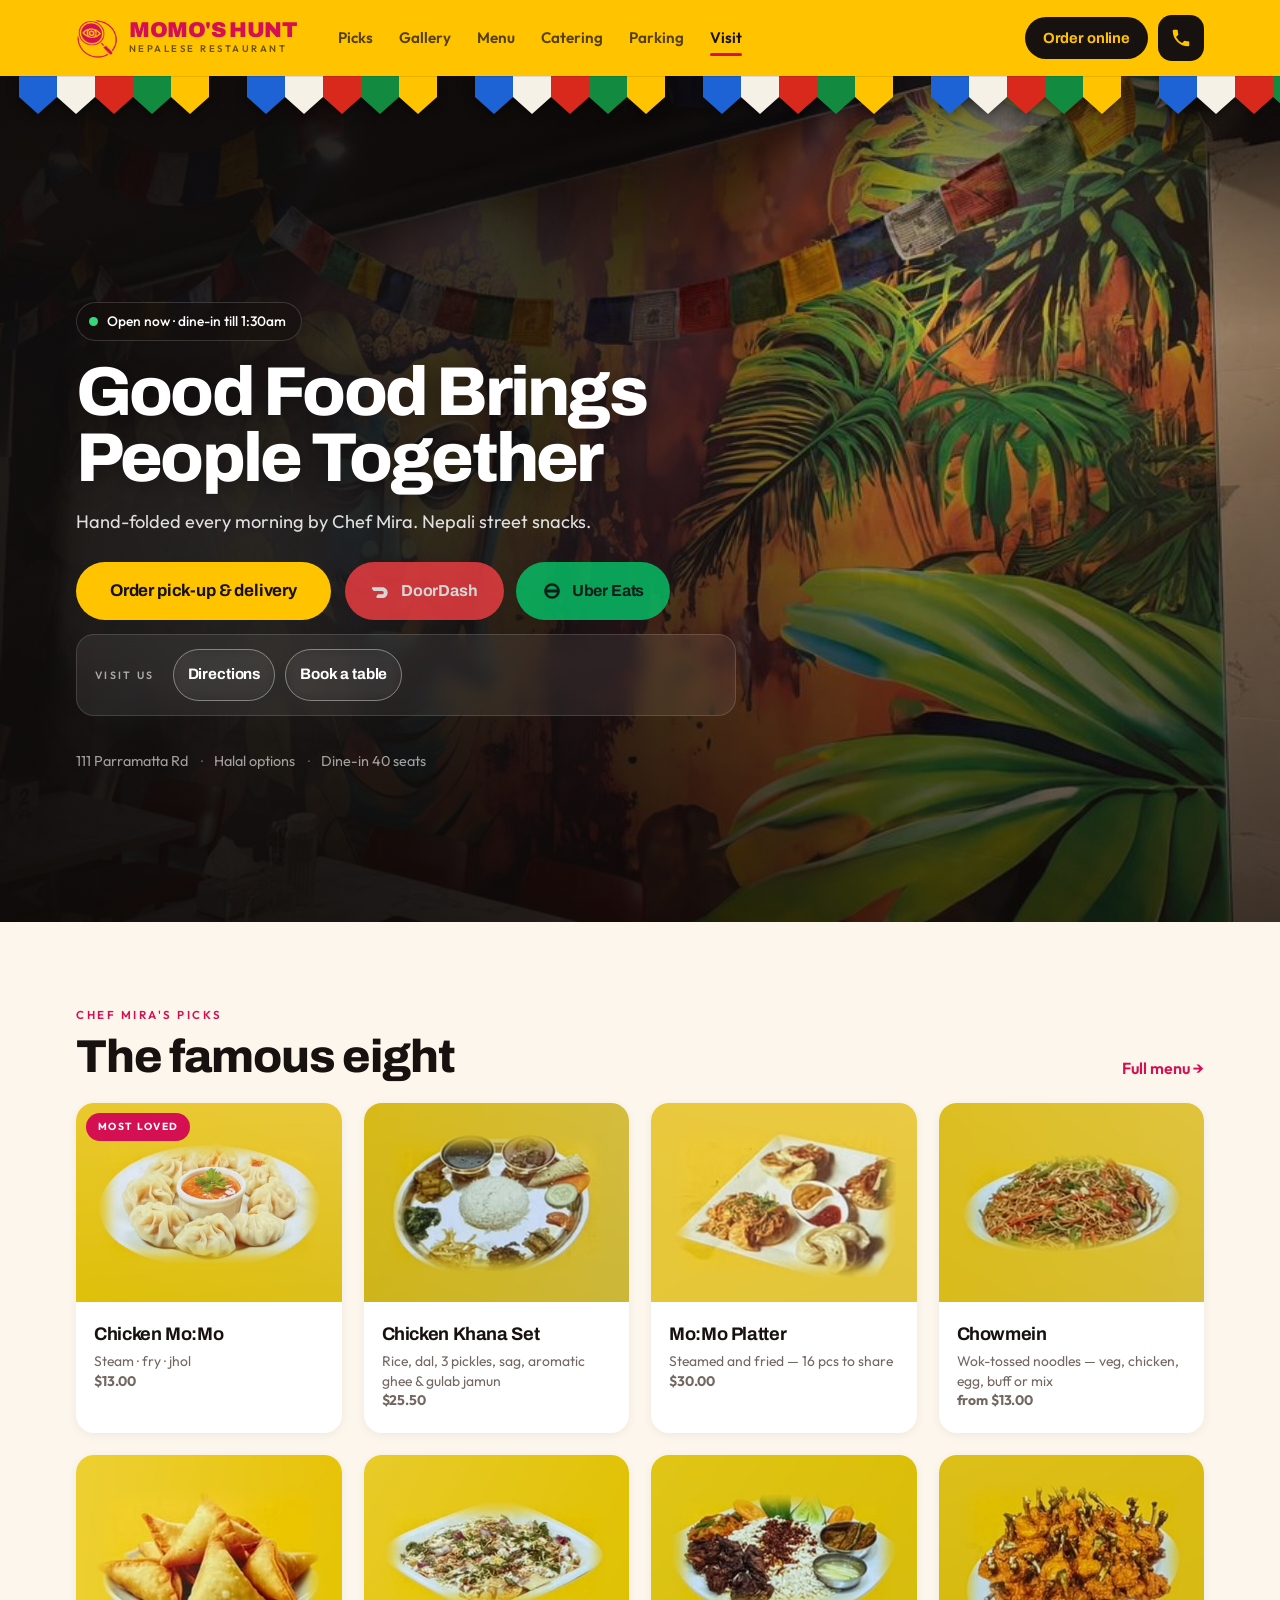
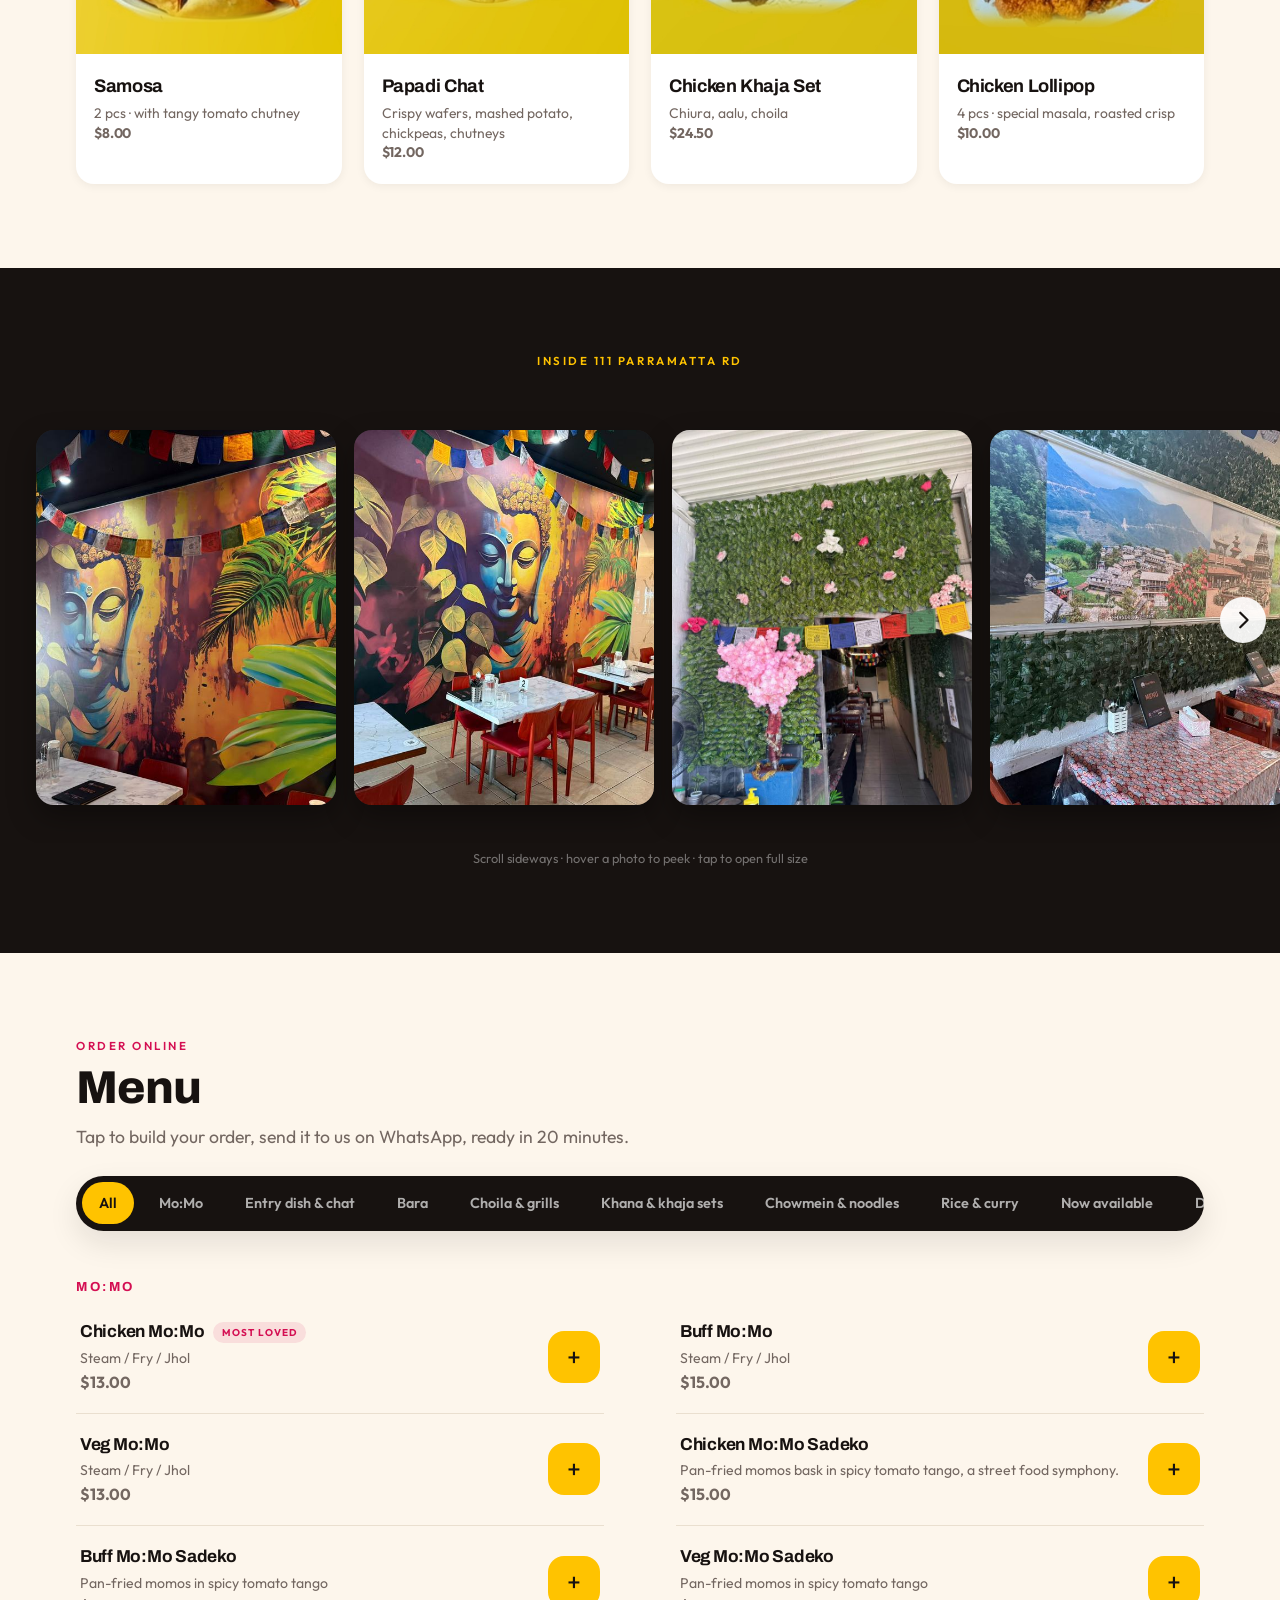
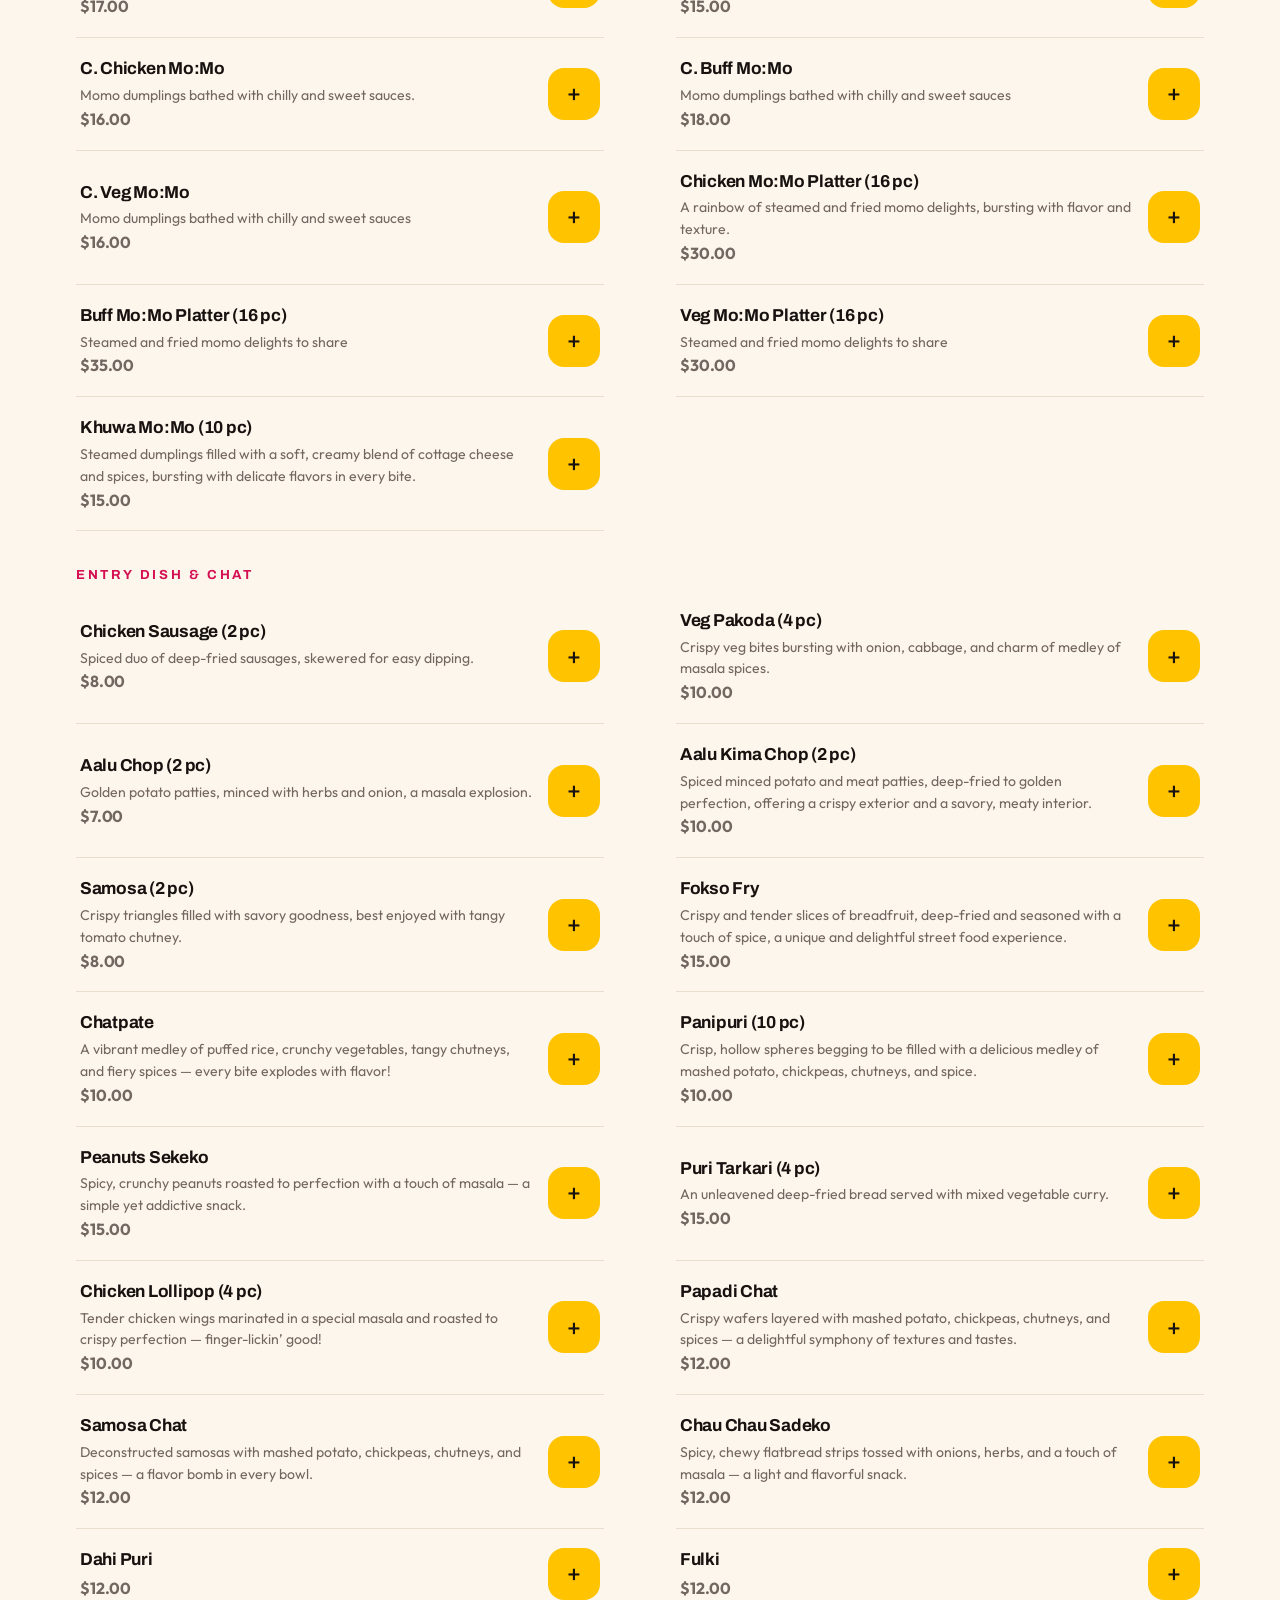
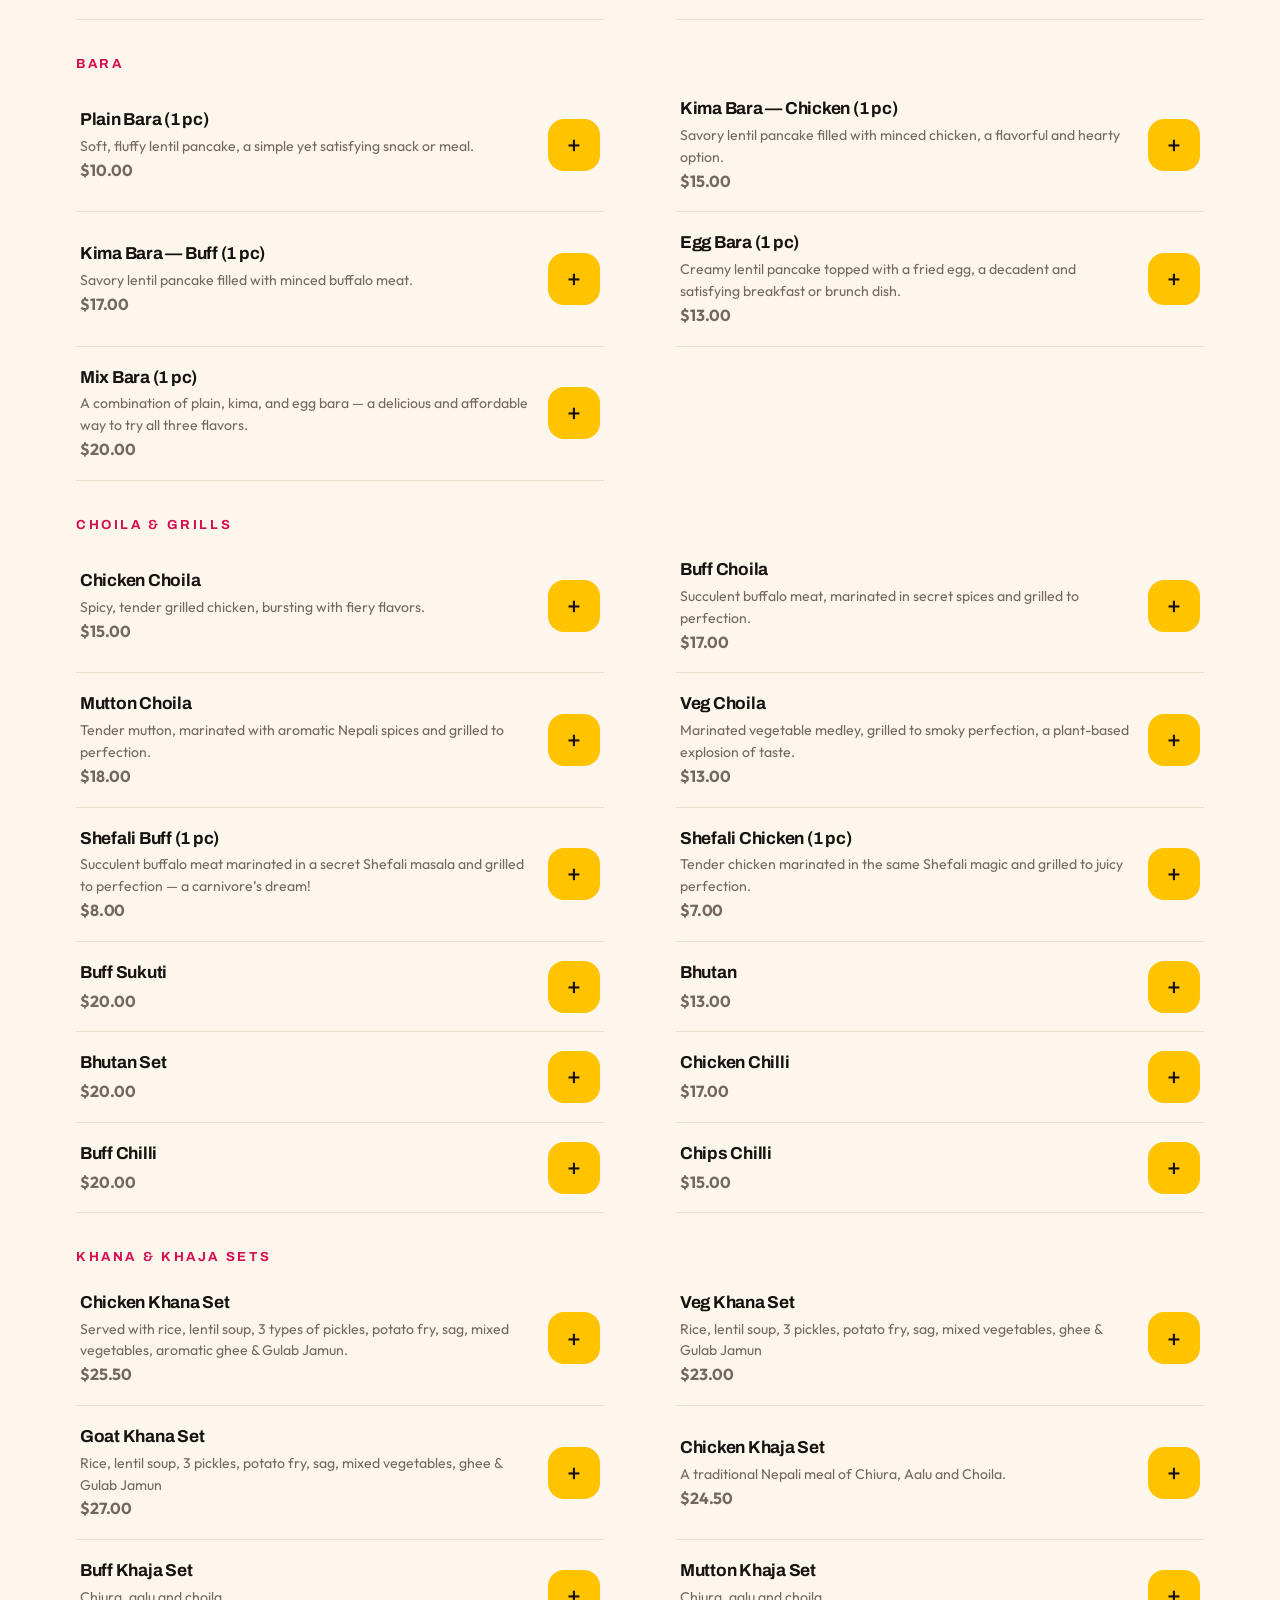
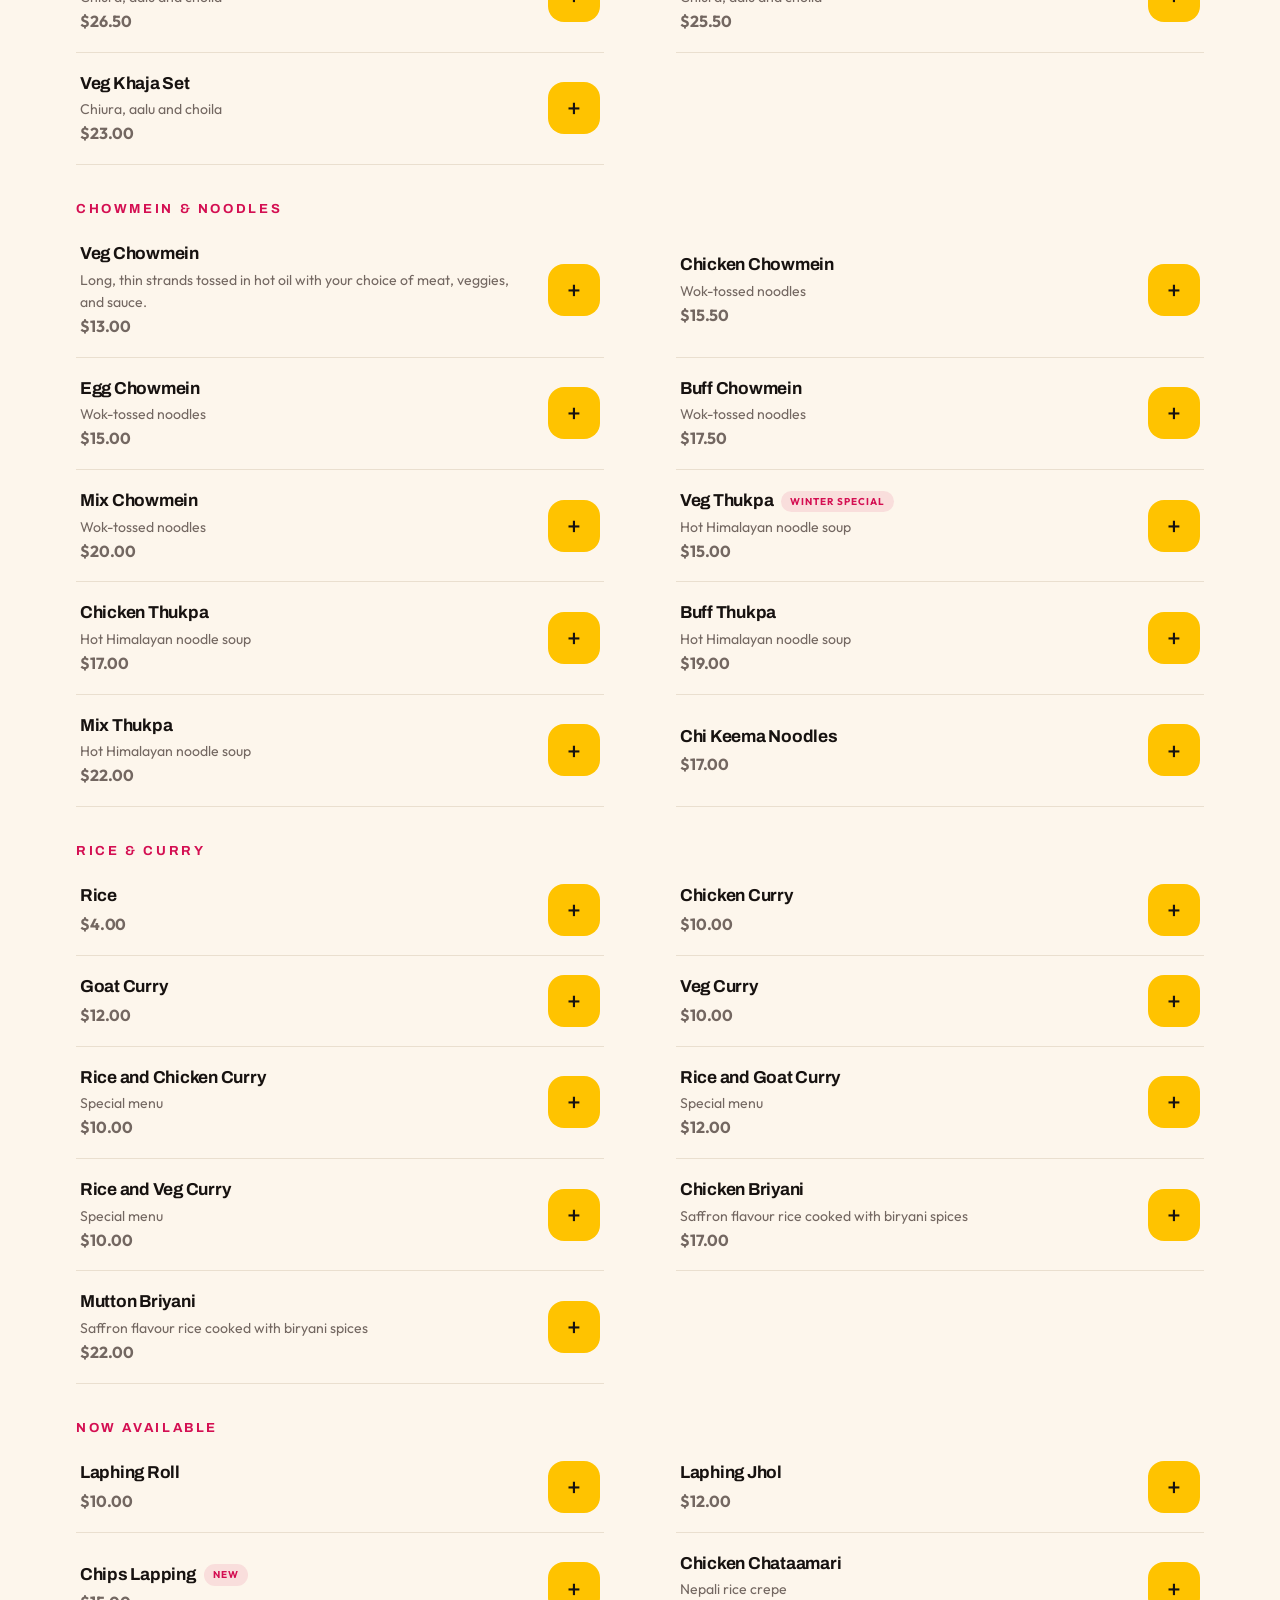
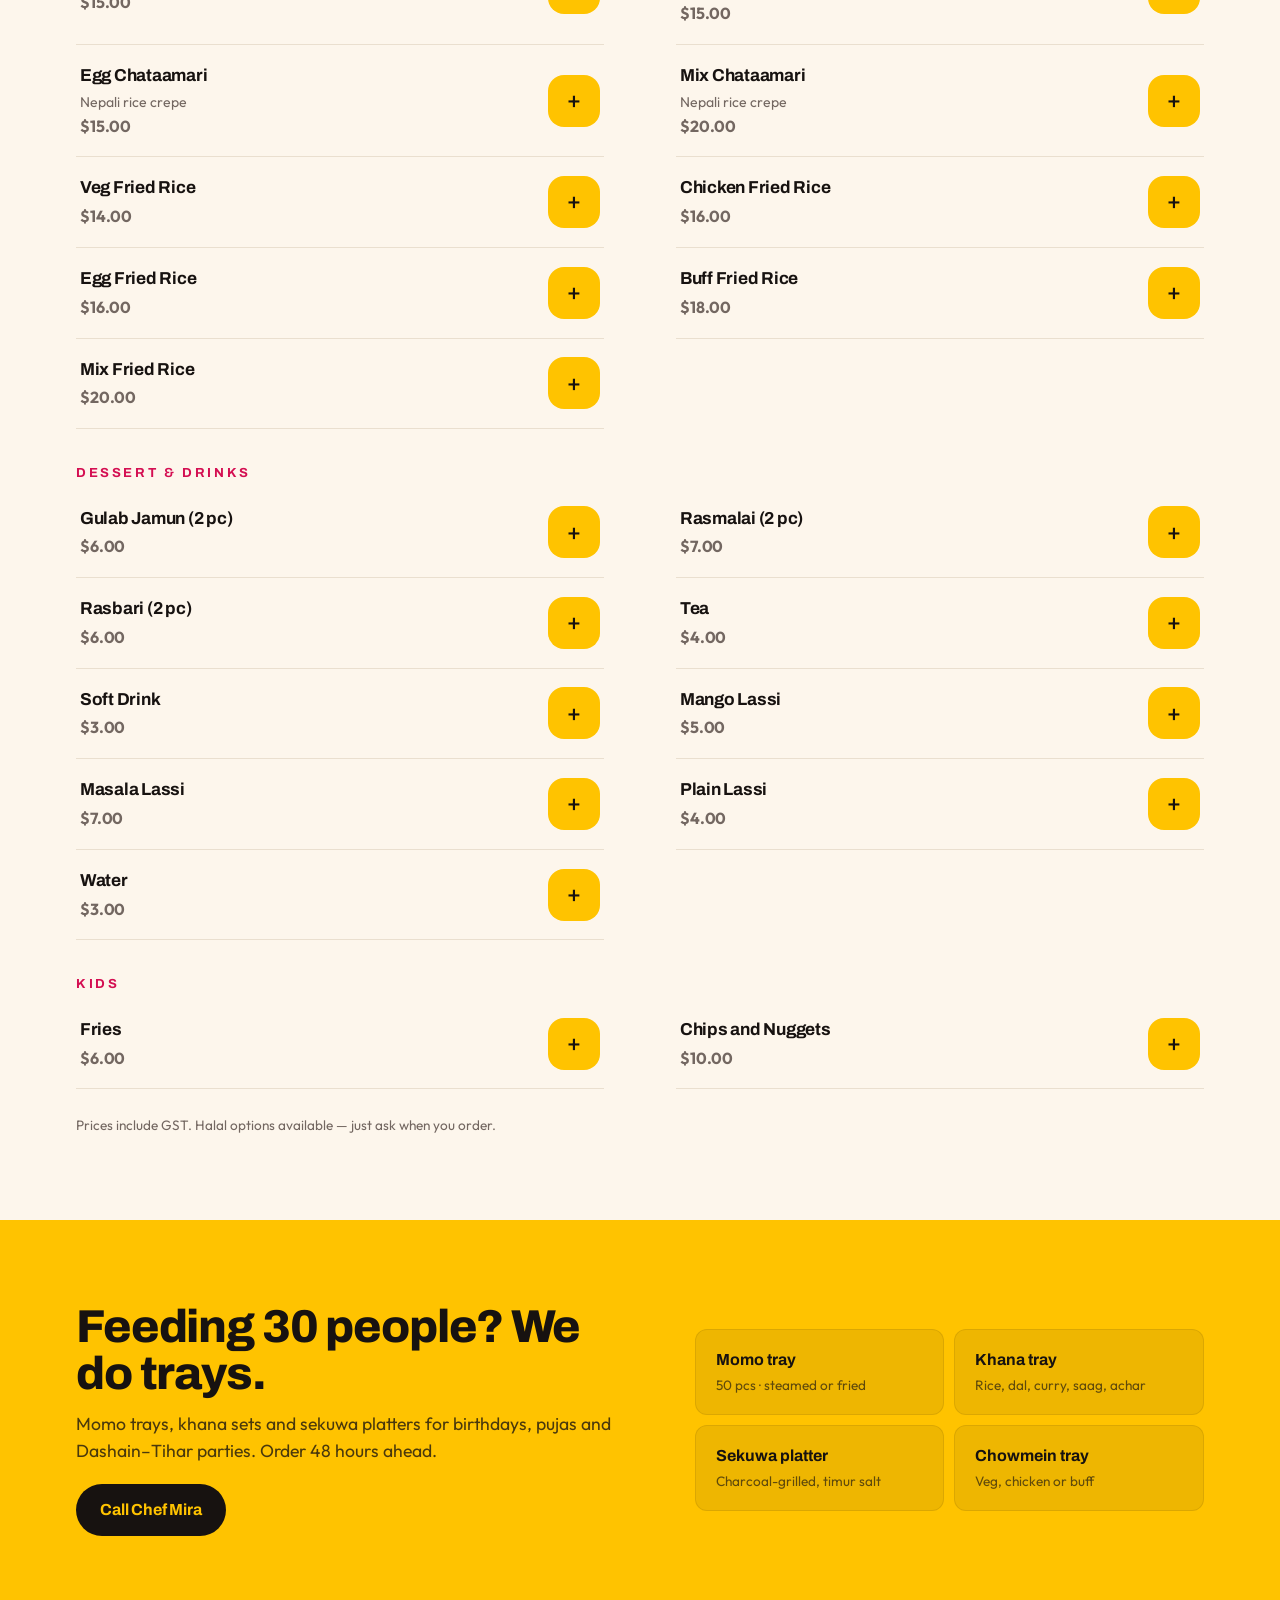
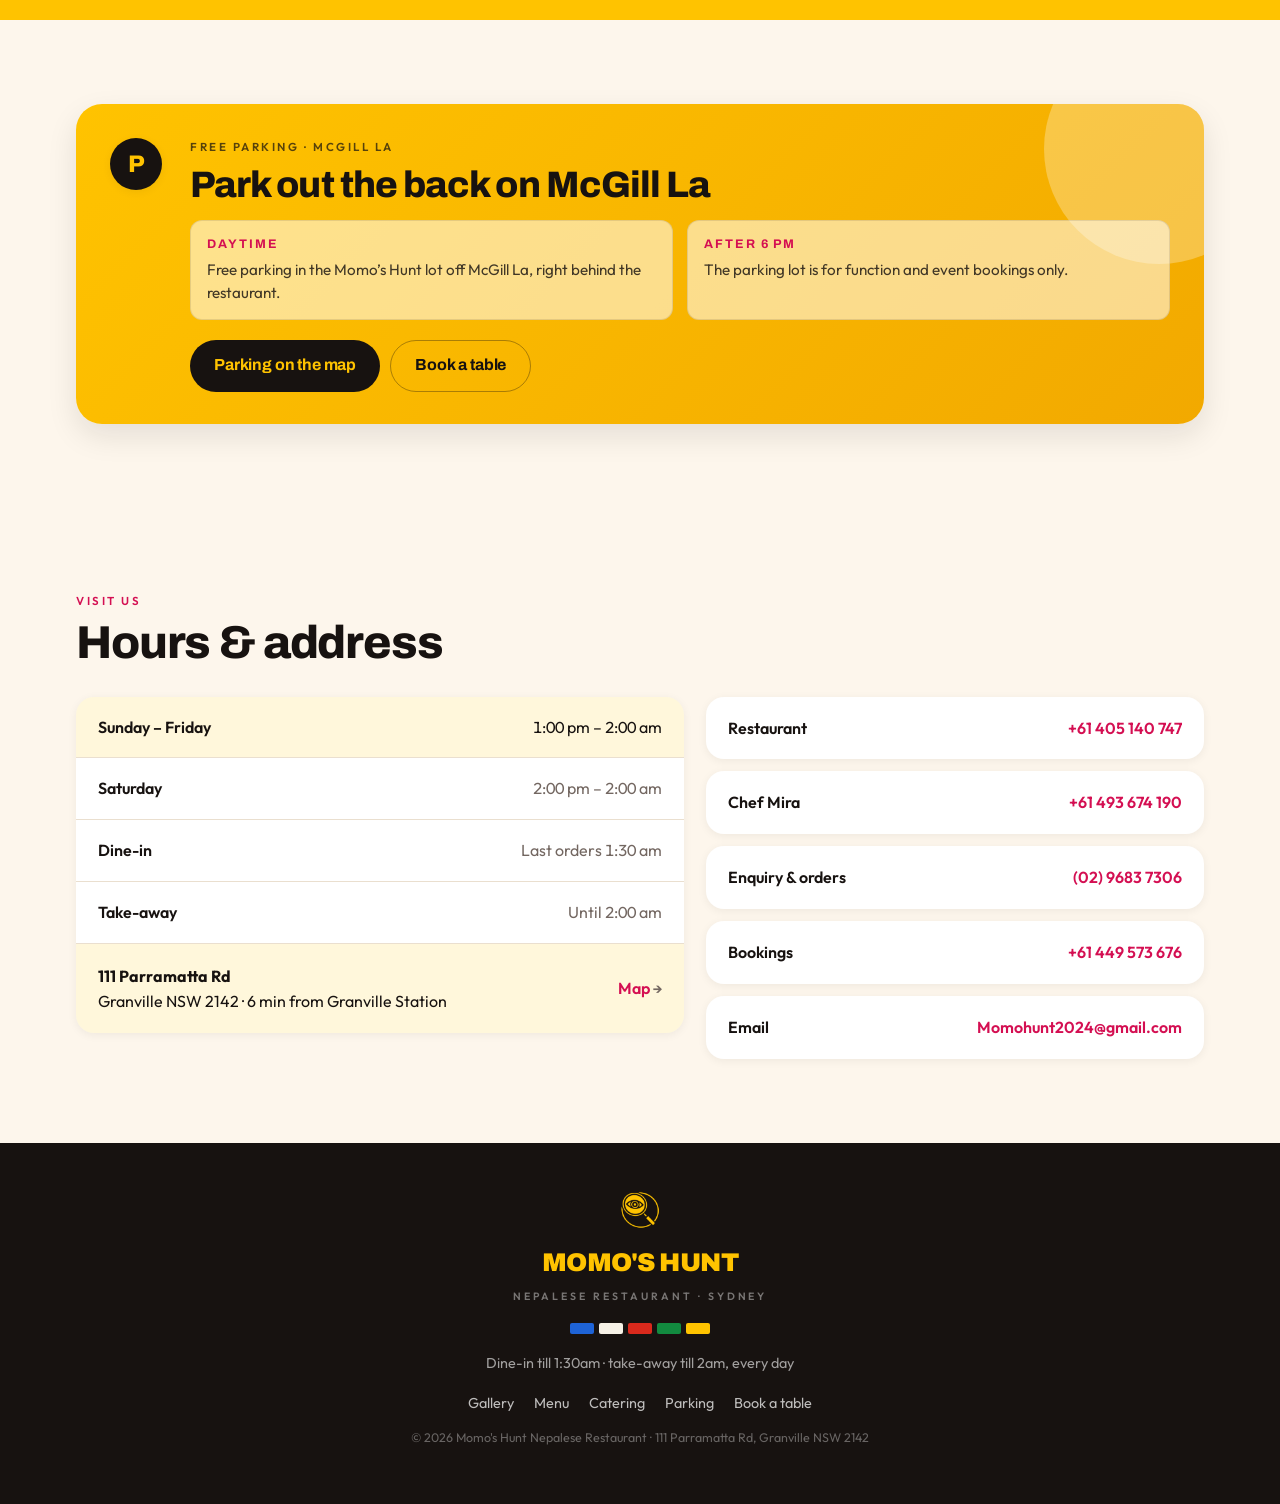
==== commit 82e49fd7: "jju" ====
--- a/index.html
+++ b/index.html
@@ -760,7 +760,7 @@
           </li>
           <li>
             <strong>After 6 pm</strong>
-            <span>The lot is kept for function and event bookings first — street parking on McGill La is free after hours.</span>
+            <span>The parking lot is for function and event bookings only.</span>
           </li>
         </ul>
 
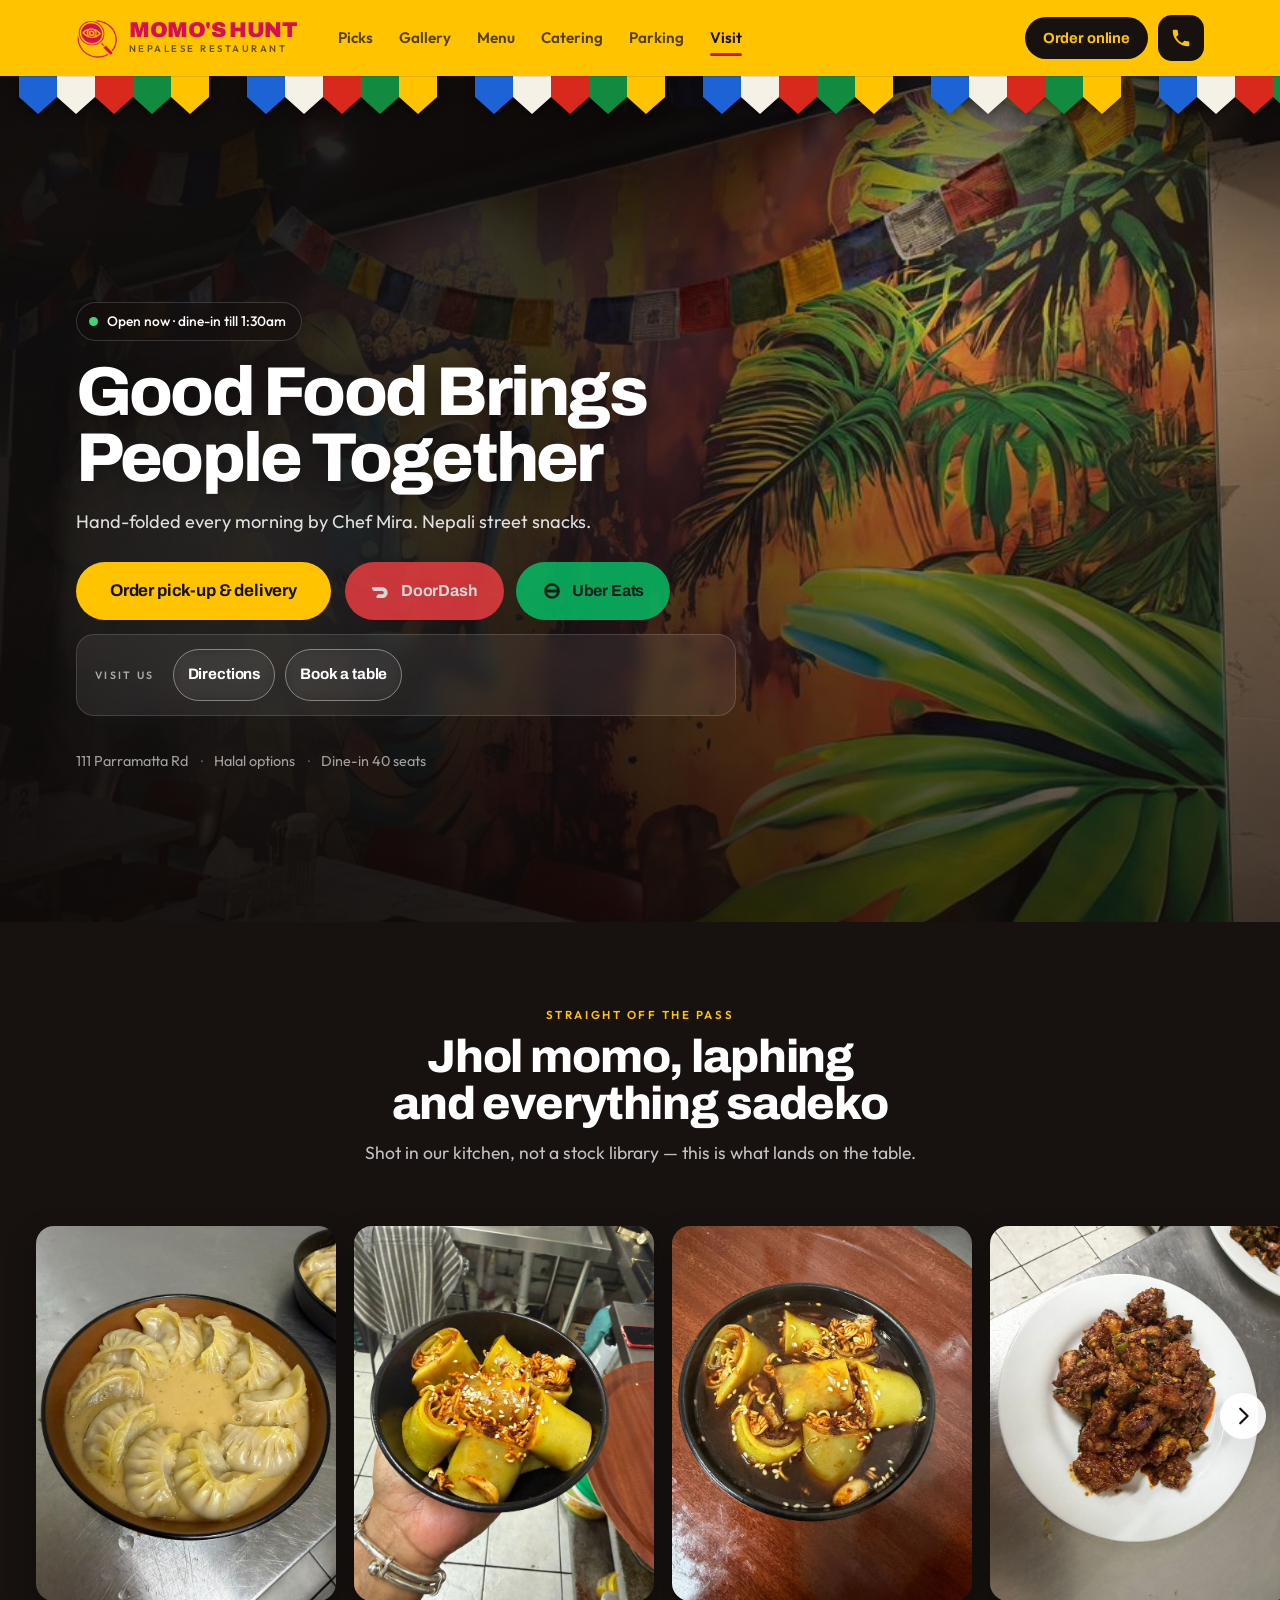
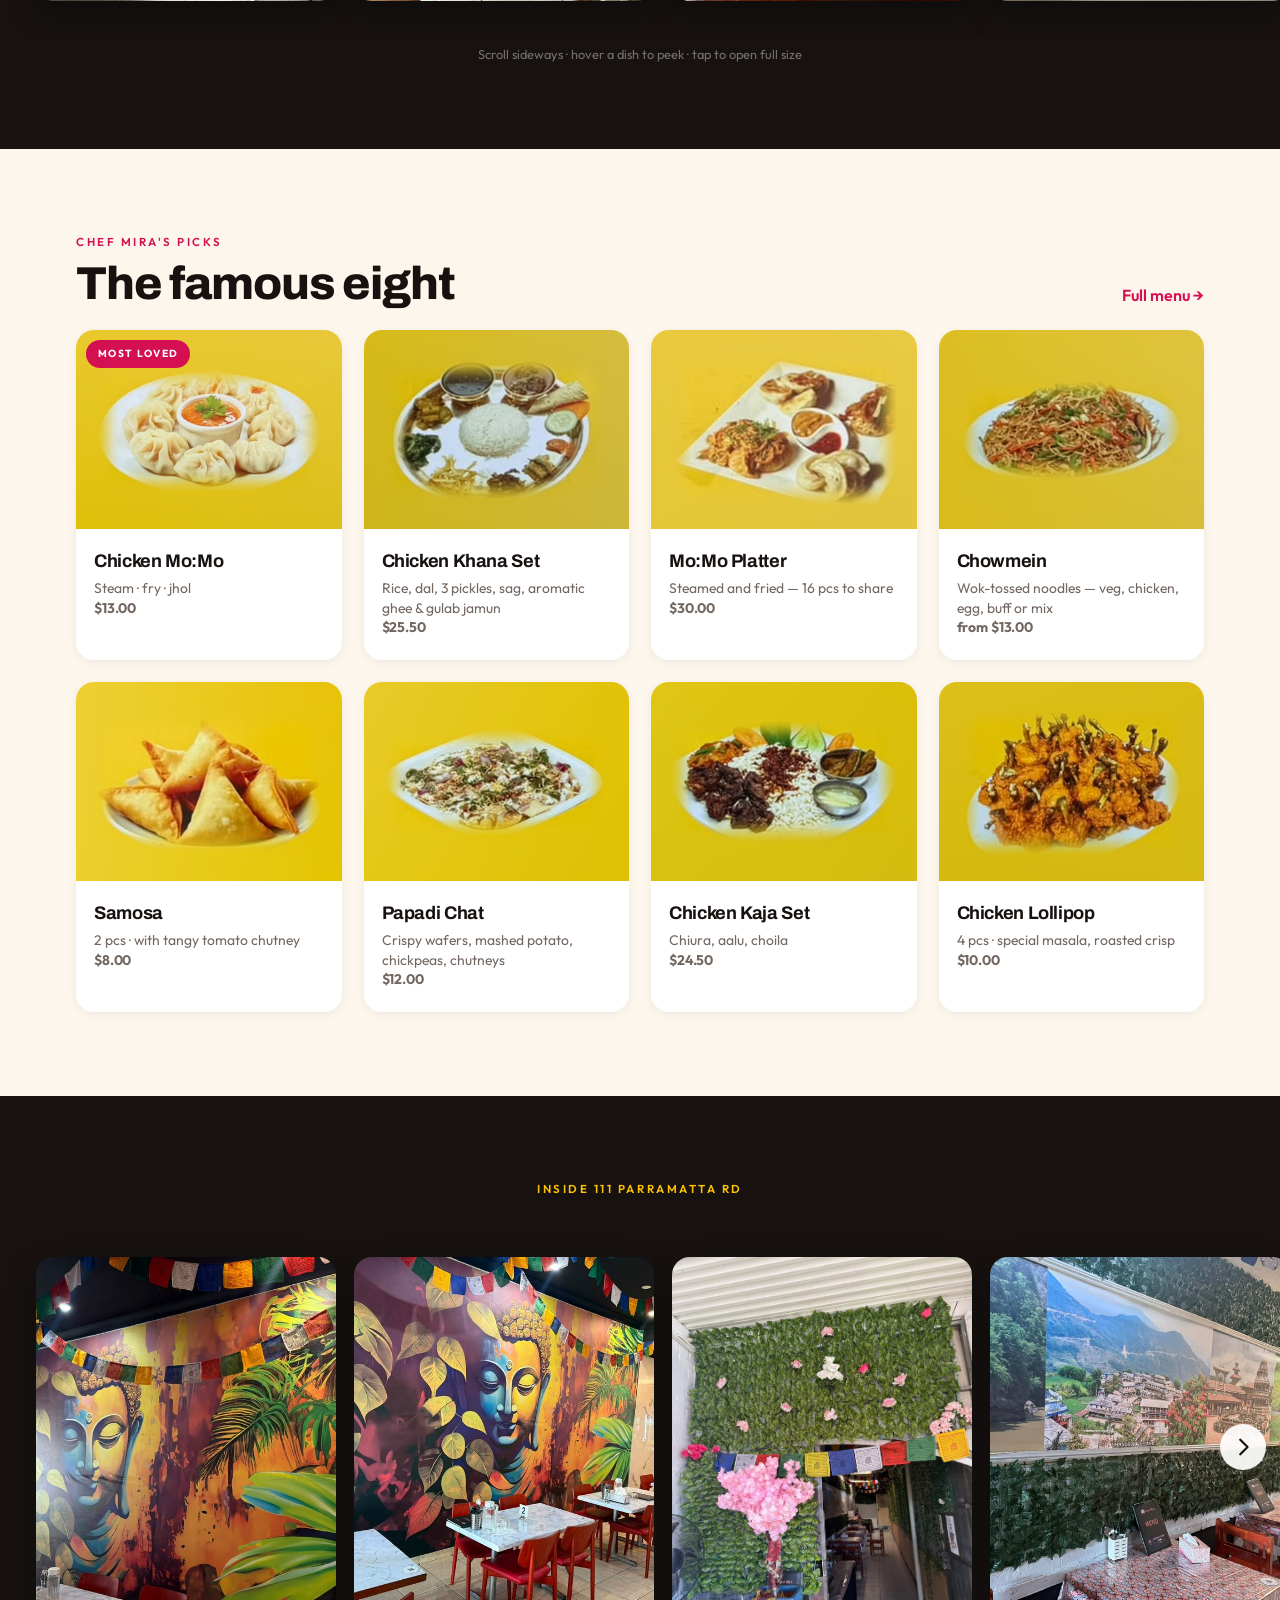
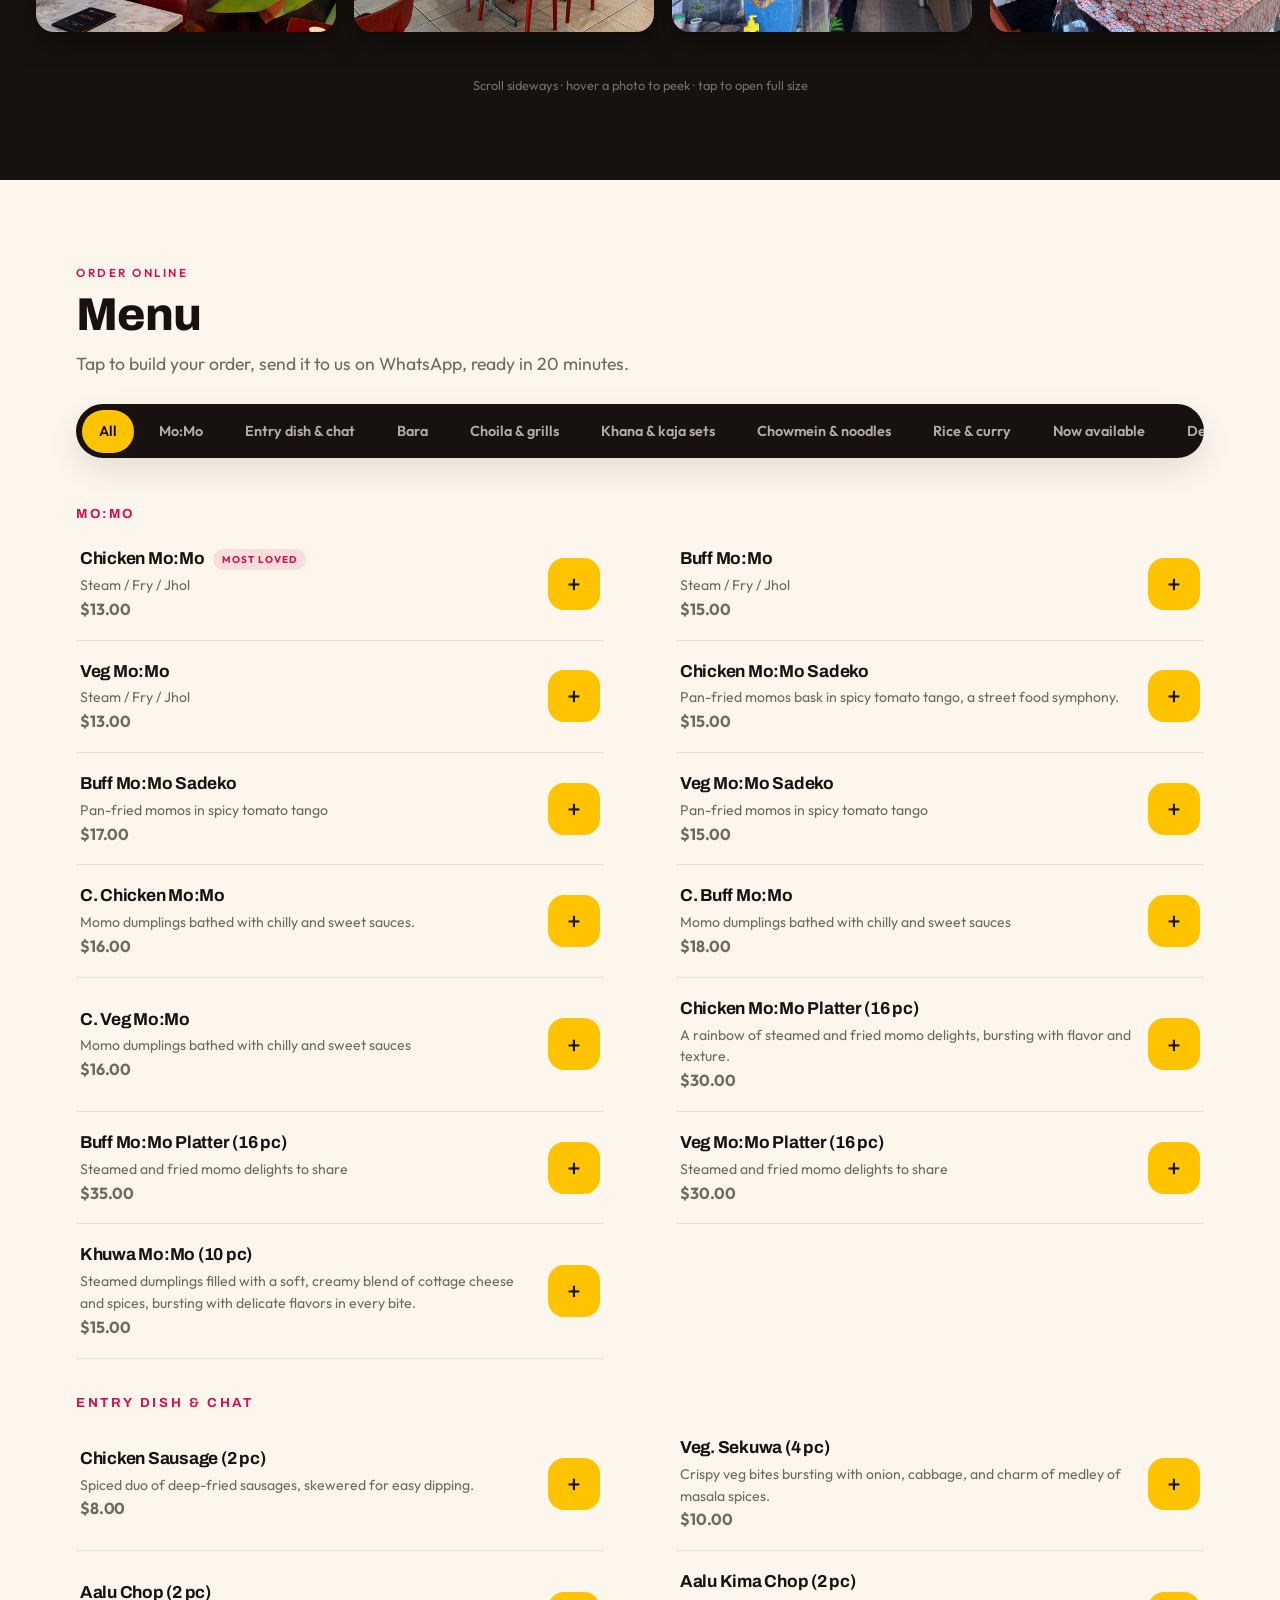
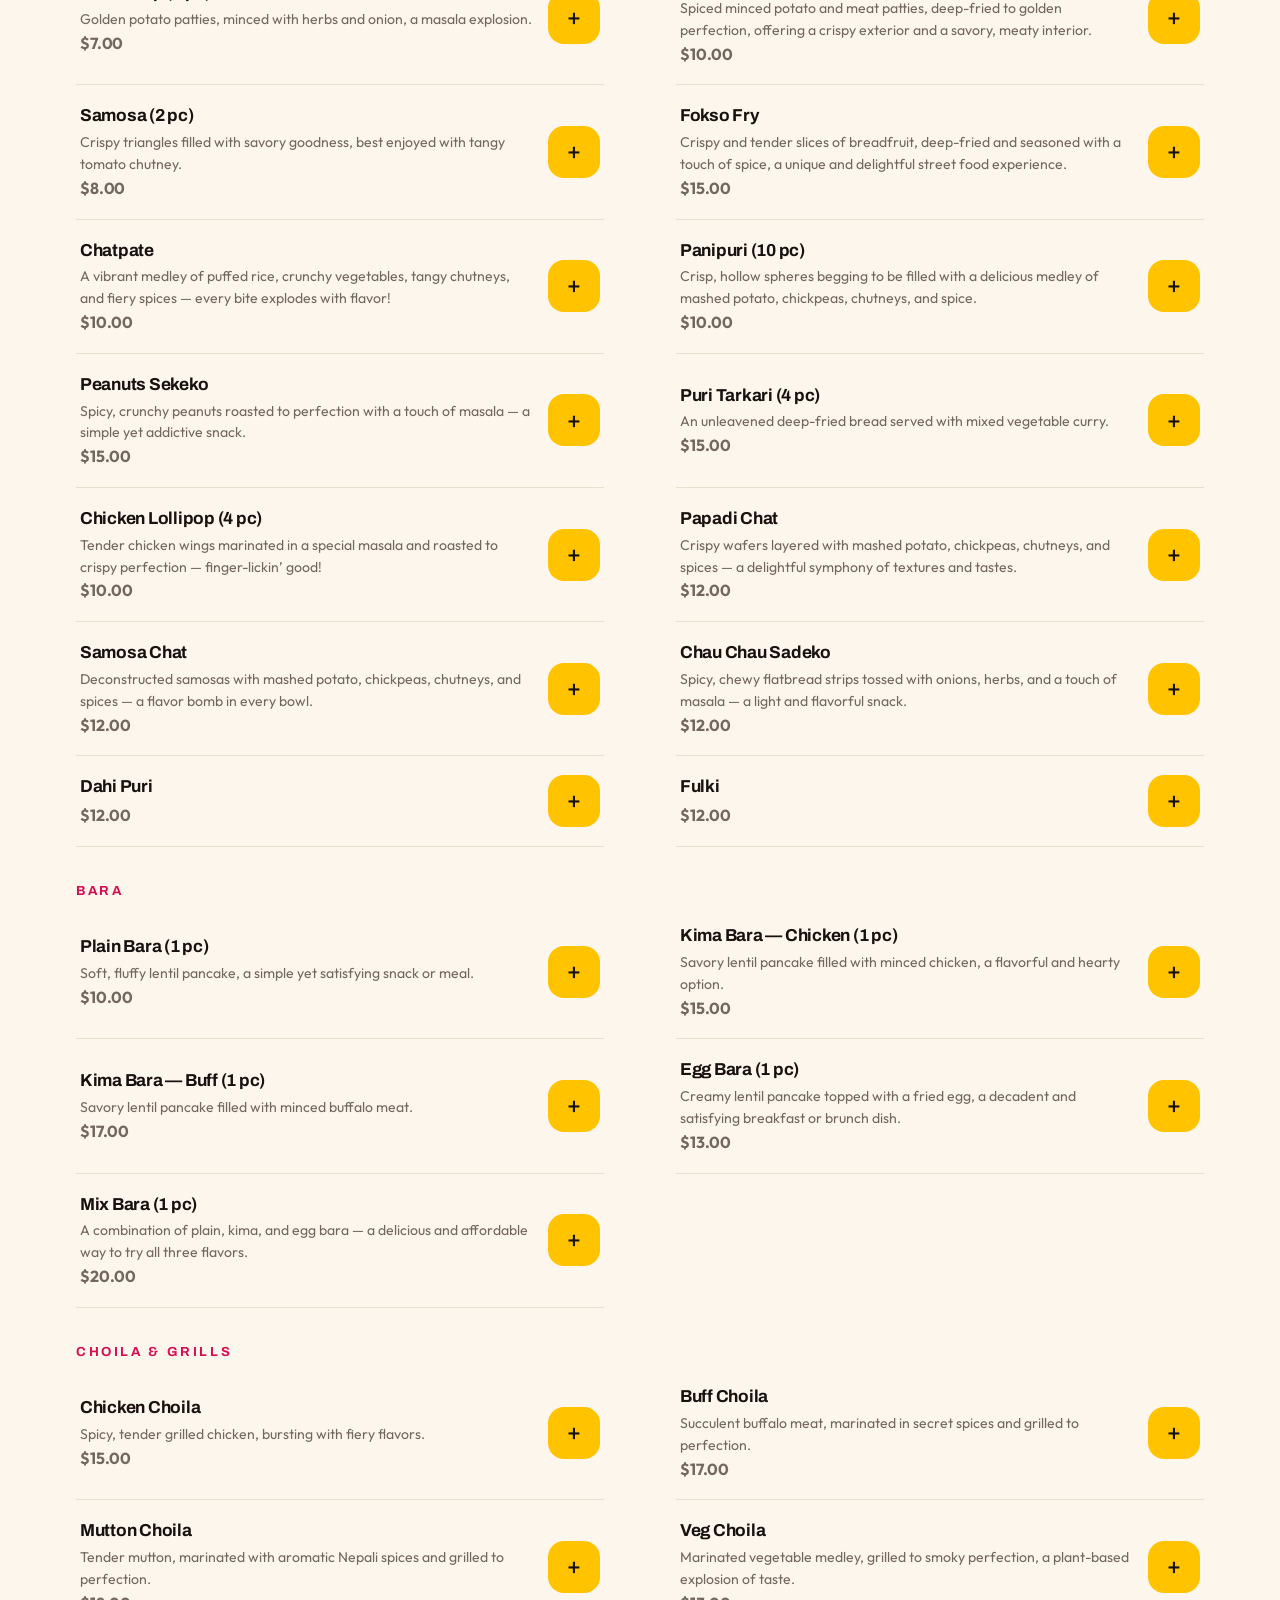
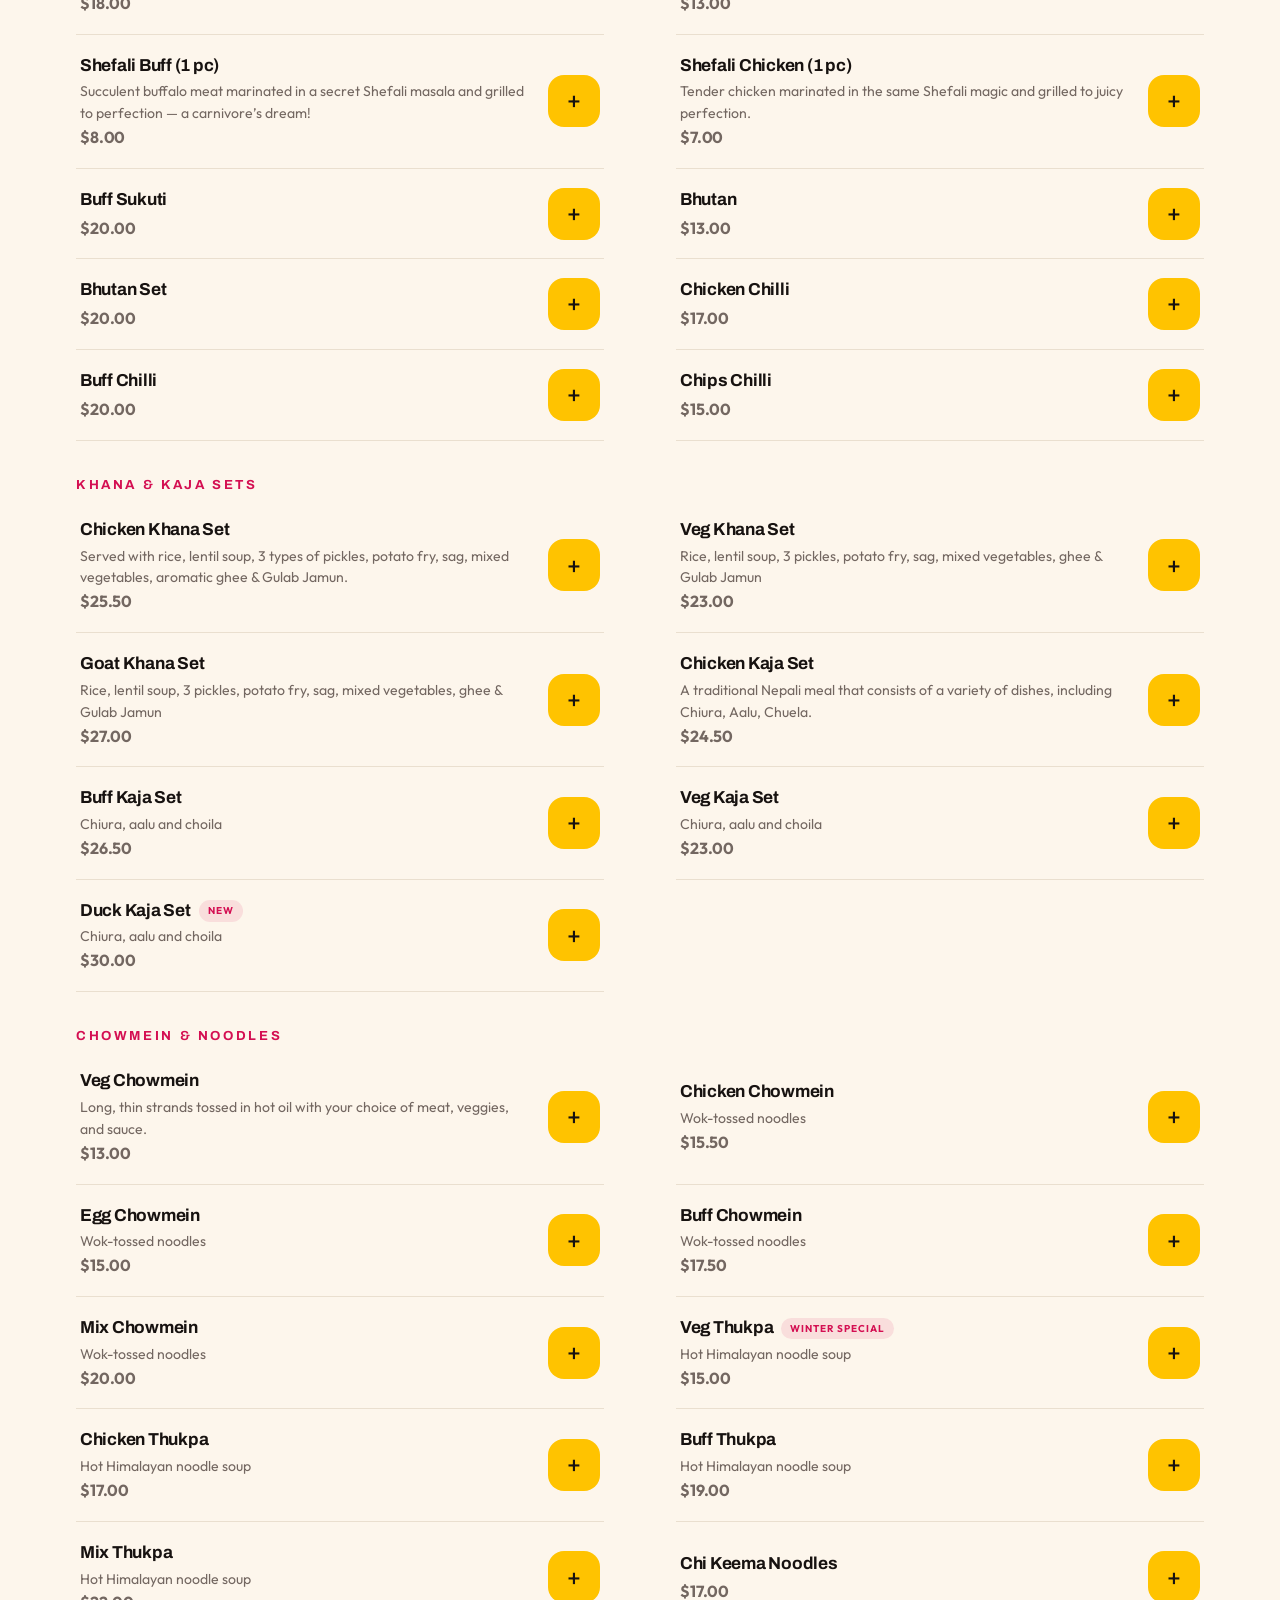
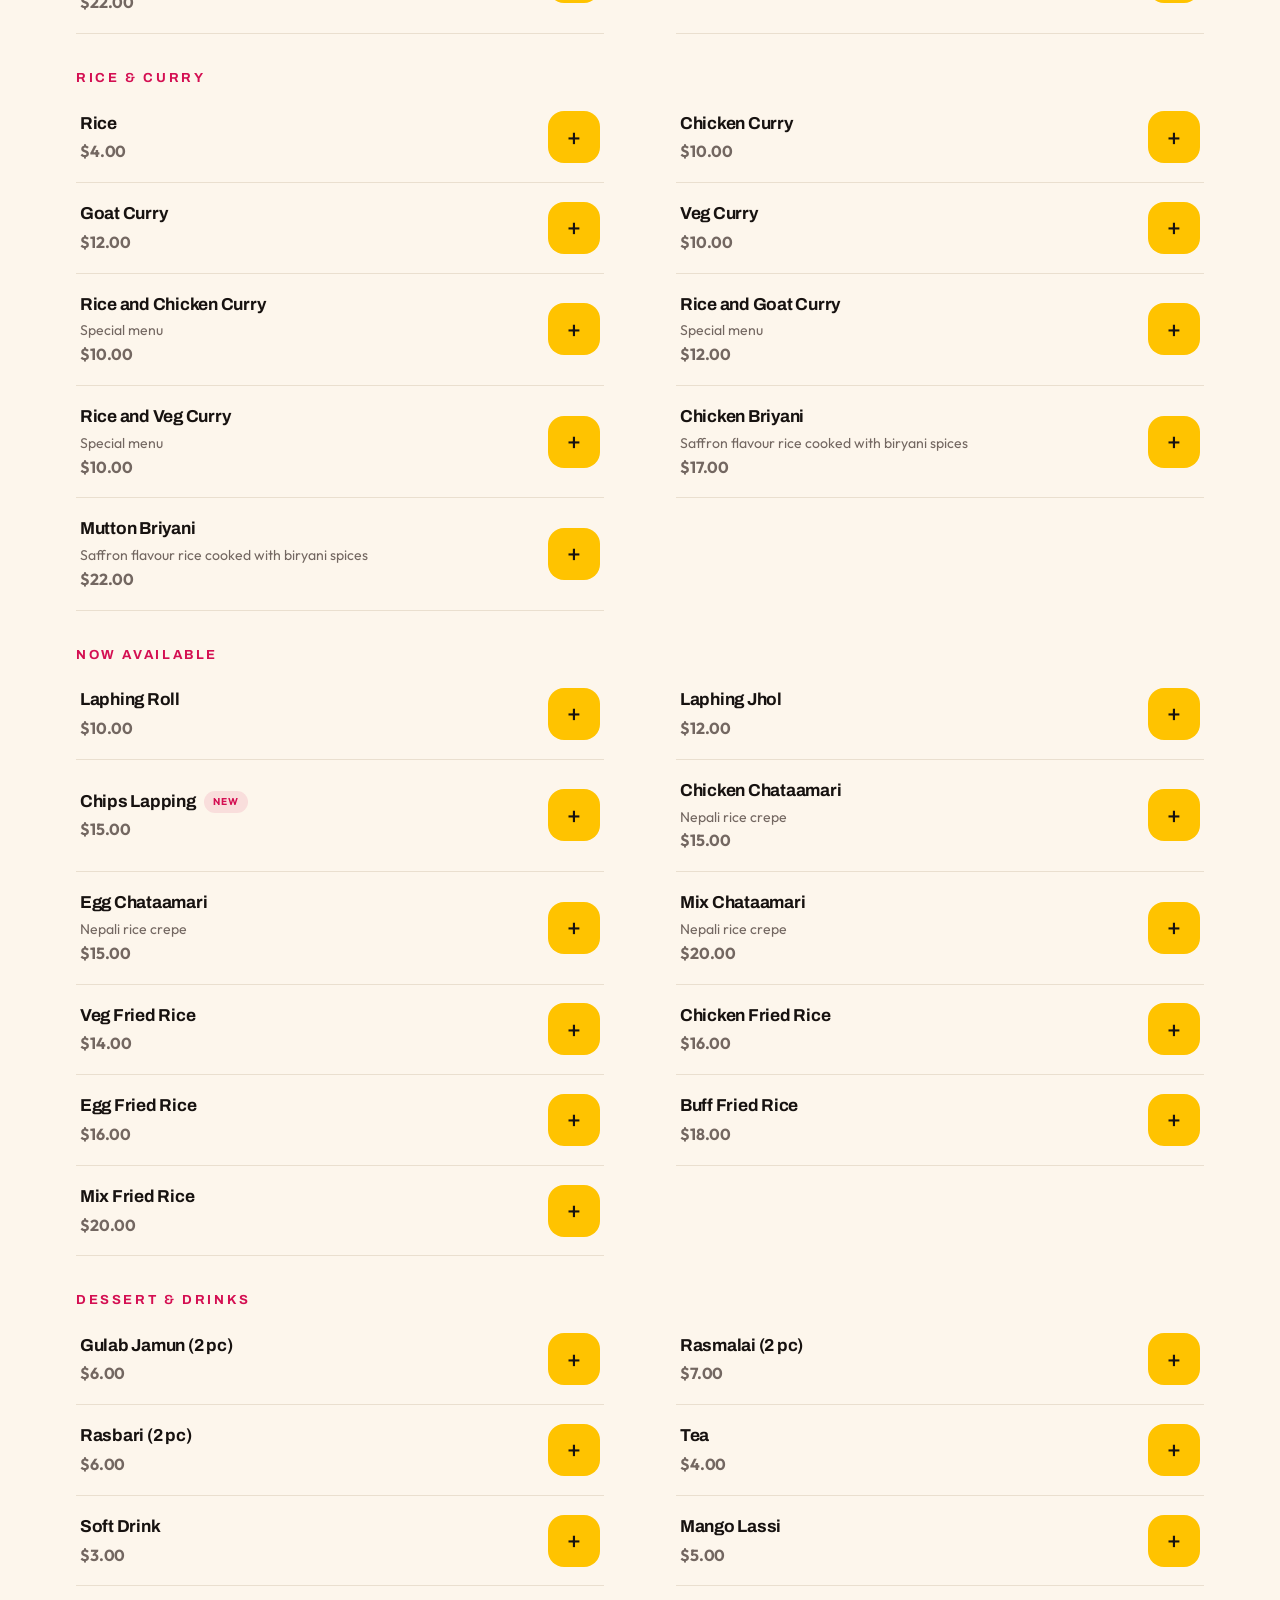
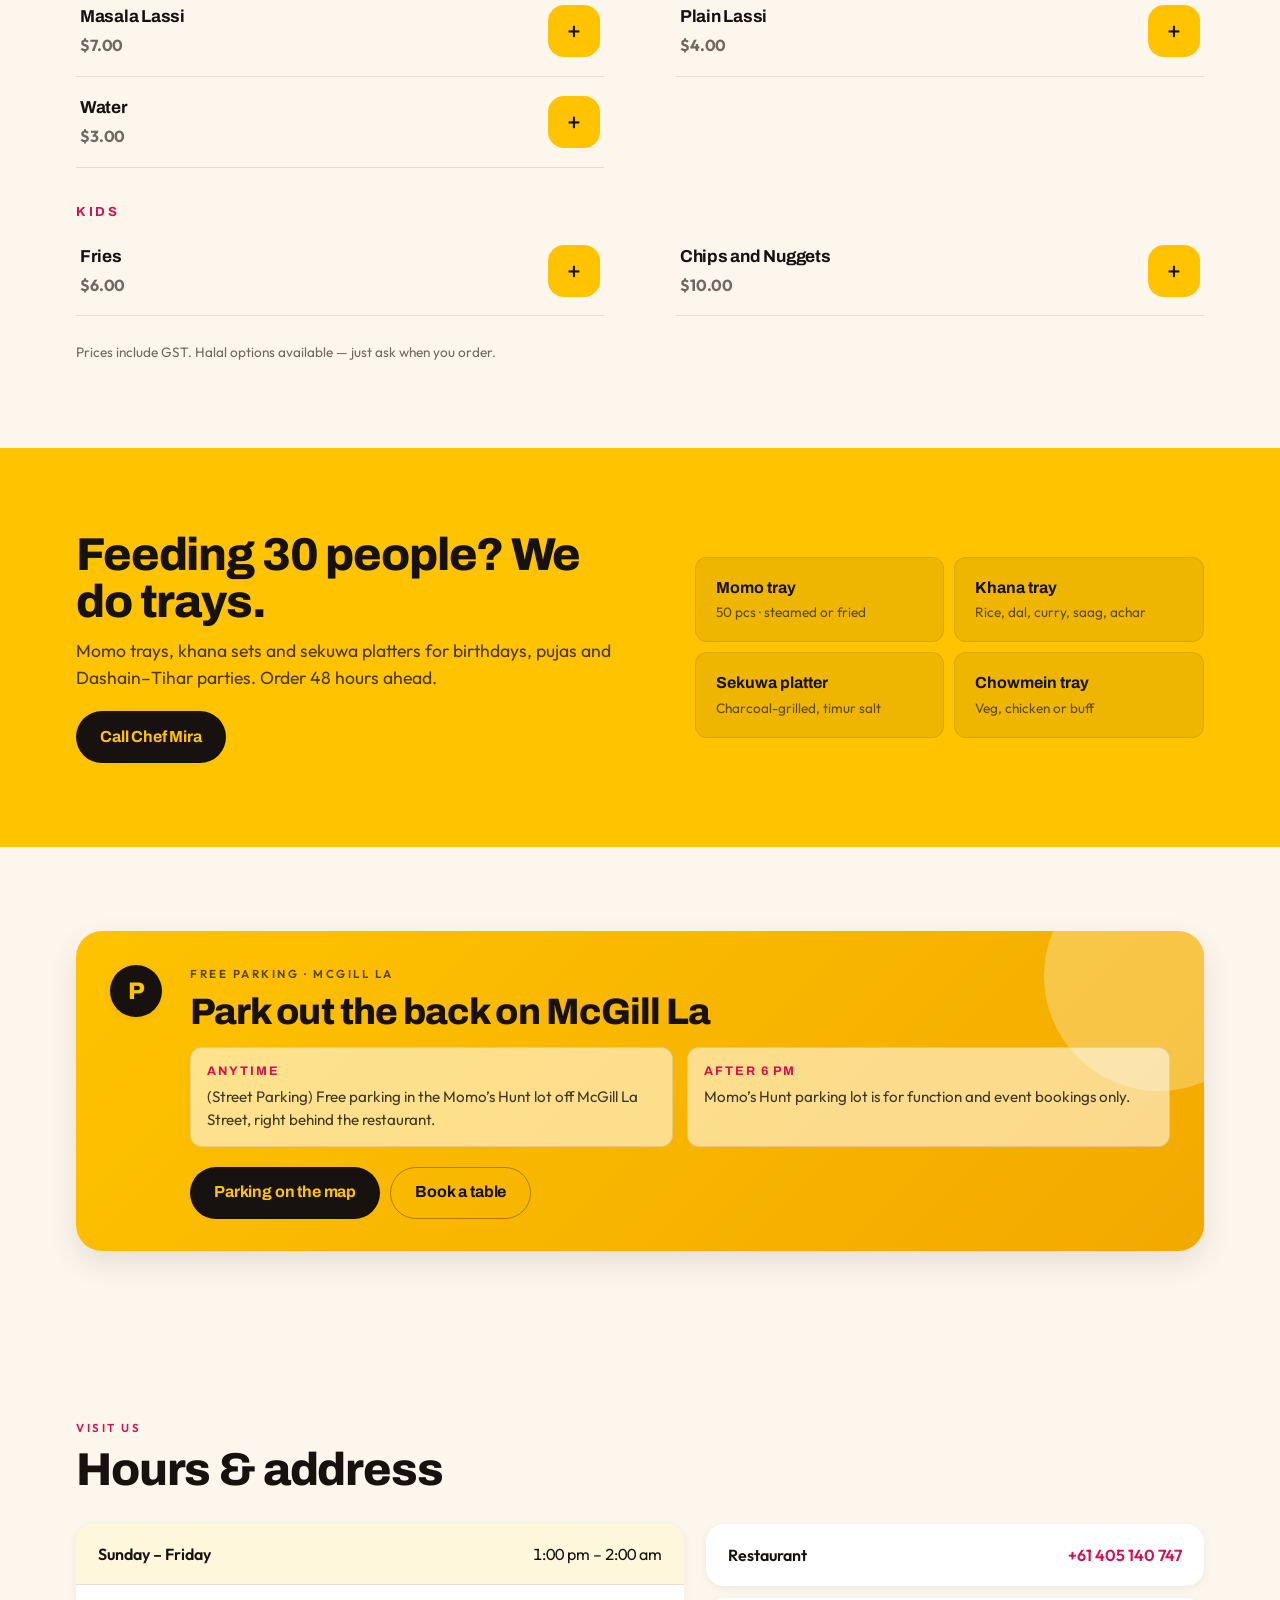
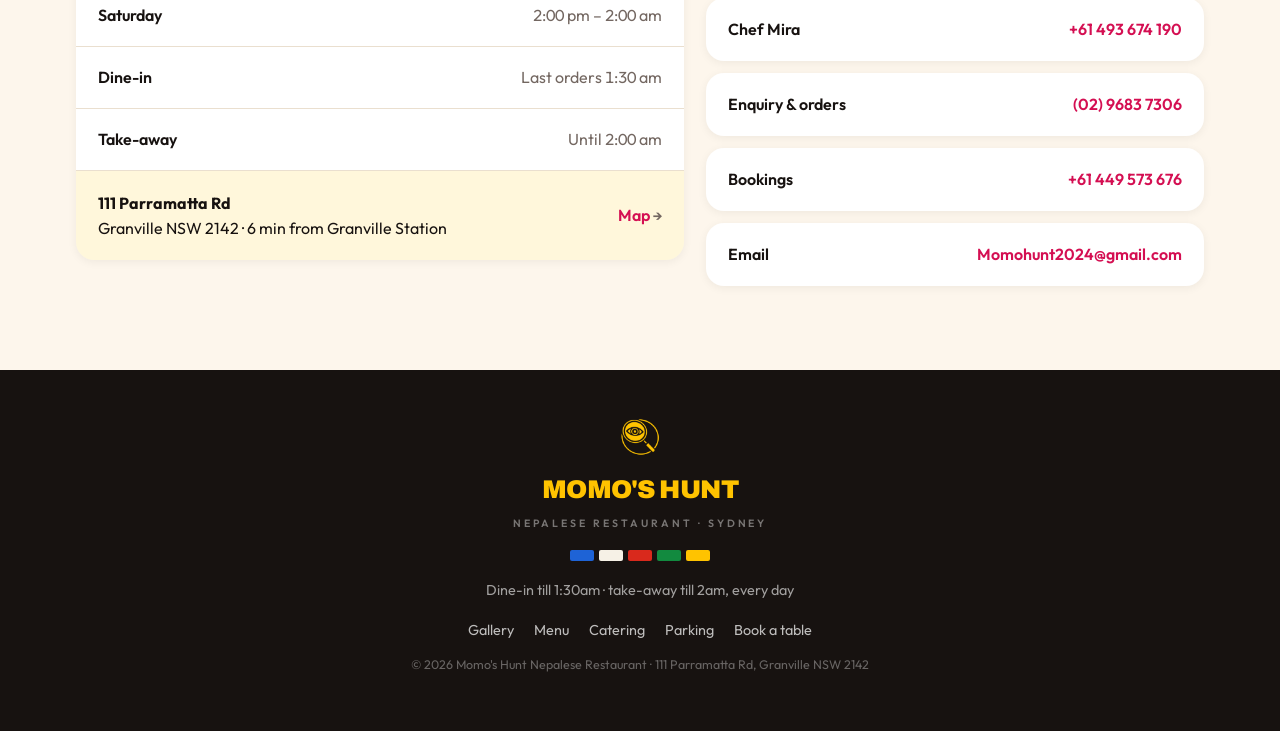
==== commit 33669019: "uuuu" ====
--- a/index.html
+++ b/index.html
@@ -134,6 +134,131 @@
   </div>
 </section>
 
+<!-- ================= FOOD — PHOTO RAIL ================= -->
+<section class="section section--ink" id="food">
+ <div class="gallery__inner">
+  <div class="wrap gallery__copy">
+    <p class="kicker kicker--yellow">Straight off the pass</p>
+    <h2 class="sechead__title sechead__title--light">Jhol momo, laphing <br class="br-lg">and everything sadeko</h2>
+    <p class="lede lede--light">Shot in our kitchen, not a stock library — this is what lands on the table.</p>
+  </div>
+
+  <div class="rail">
+    <button class="rail__nav rail__nav--prev" aria-label="Scroll dishes left">
+      <svg viewBox="0 0 24 24" aria-hidden="true"><path d="M15 4 7 12l8 8"/></svg>
+    </button>
+
+    <ul class="rail__track">
+      <li class="shot">
+        <button class="shot__card" type="button" data-full="assets/img/food/1.jpeg">
+          <img class="shot__photo" src="assets/img/food/1-sm.jpg"
+               srcset="assets/img/food/1-sm.jpg 760w, assets/img/food/1.jpeg 1500w"
+               sizes="(min-width:900px) 300px, 74vw" alt="A bowl of steamed momo sitting in creamy sesame jhol sauce" loading="lazy">
+          <span class="shot__caption"><strong>Jhol Mo:Mo</strong>Steamed momo swimming in sesame jhol</span>
+          <span class="shot__zoom" aria-hidden="true">
+            <svg viewBox="0 0 24 24"><path d="M9 4H4v5M15 4h5v5M9 20H4v-5M15 20h5v-5"/></svg>
+          </span>
+        </button>
+      </li>
+      <li class="shot">
+        <button class="shot__card" type="button" data-full="assets/img/food/2.jpeg">
+          <img class="shot__photo" src="assets/img/food/2-sm.jpg"
+               srcset="assets/img/food/2-sm.jpg 760w, assets/img/food/2.jpeg 1500w"
+               sizes="(min-width:900px) 300px, 74vw" alt="Rolled laphing topped with chilli sauce, crushed noodles and sesame seeds" loading="lazy">
+          <span class="shot__caption"><strong>Laphing Roll</strong>Cold mung noodle rolls, chilli oil, sesame</span>
+          <span class="shot__zoom" aria-hidden="true">
+            <svg viewBox="0 0 24 24"><path d="M9 4H4v5M15 4h5v5M9 20H4v-5M15 20h5v-5"/></svg>
+          </span>
+        </button>
+      </li>
+      <li class="shot">
+        <button class="shot__card" type="button" data-full="assets/img/food/3.jpeg">
+          <img class="shot__photo" src="assets/img/food/3-sm.jpg"
+               srcset="assets/img/food/3-sm.jpg 760w, assets/img/food/3.jpeg 1500w"
+               sizes="(min-width:900px) 300px, 74vw" alt="Laphing rolls in a dark spiced broth with sesame and crunchy noodles" loading="lazy">
+          <span class="shot__caption"><strong>Laphing Jhol</strong>The same rolls, swimming in dark chilli broth</span>
+          <span class="shot__zoom" aria-hidden="true">
+            <svg viewBox="0 0 24 24"><path d="M9 4H4v5M15 4h5v5M9 20H4v-5M15 20h5v-5"/></svg>
+          </span>
+        </button>
+      </li>
+      <li class="shot">
+        <button class="shot__card" type="button" data-full="assets/img/food/4.jpeg">
+          <img class="shot__photo" src="assets/img/food/4-sm.jpg"
+               srcset="assets/img/food/4-sm.jpg 760w, assets/img/food/4.jpeg 1500w"
+               sizes="(min-width:900px) 300px, 74vw" alt="Plate of crispy chicken chilli tossed in a dark chilli glaze" loading="lazy">
+          <span class="shot__caption"><strong>Chicken Chilli</strong>Wok-tossed with chilli, onion and spring onion</span>
+          <span class="shot__zoom" aria-hidden="true">
+            <svg viewBox="0 0 24 24"><path d="M9 4H4v5M15 4h5v5M9 20H4v-5M15 20h5v-5"/></svg>
+          </span>
+        </button>
+      </li>
+      <li class="shot">
+        <button class="shot__card" type="button" data-full="assets/img/food/5.jpeg">
+          <img class="shot__photo" src="assets/img/food/5-sm.jpg"
+               srcset="assets/img/food/5-sm.jpg 760w, assets/img/food/5.jpeg 1500w"
+               sizes="(min-width:900px) 300px, 74vw" alt="Bowl of thukpa noodle soup topped with shredded omelette" loading="lazy">
+          <span class="shot__caption"><strong>Thukpa</strong>Himalayan noodle soup under a nest of egg</span>
+          <span class="shot__zoom" aria-hidden="true">
+            <svg viewBox="0 0 24 24"><path d="M9 4H4v5M15 4h5v5M9 20H4v-5M15 20h5v-5"/></svg>
+          </span>
+        </button>
+      </li>
+      <li class="shot">
+        <button class="shot__card" type="button" data-full="assets/img/food/6.jpeg">
+          <img class="shot__photo" src="assets/img/food/6-sm.jpg"
+               srcset="assets/img/food/6-sm.jpg 760w, assets/img/food/6.jpeg 1500w"
+               sizes="(min-width:900px) 300px, 74vw" alt="Plate of buff sukuti tossed with onion, chilli and herbs" loading="lazy">
+          <span class="shot__caption"><strong>Buff Sukuti</strong>Dried buff, fired up with onion and timur</span>
+          <span class="shot__zoom" aria-hidden="true">
+            <svg viewBox="0 0 24 24"><path d="M9 4H4v5M15 4h5v5M9 20H4v-5M15 20h5v-5"/></svg>
+          </span>
+        </button>
+      </li>
+      <li class="shot">
+        <button class="shot__card" type="button" data-full="assets/img/food/7.jpeg">
+          <img class="shot__photo" src="assets/img/food/7-sm.jpg"
+               srcset="assets/img/food/7-sm.jpg 760w, assets/img/food/7.jpeg 1500w"
+               sizes="(min-width:900px) 300px, 74vw" alt="Plate of dahi puri drizzled with tamarind chutney and topped with sev" loading="lazy">
+          <span class="shot__caption"><strong>Dahi Puri</strong>Crisp puri, yogurt, tamarind, sev</span>
+          <span class="shot__zoom" aria-hidden="true">
+            <svg viewBox="0 0 24 24"><path d="M9 4H4v5M15 4h5v5M9 20H4v-5M15 20h5v-5"/></svg>
+          </span>
+        </button>
+      </li>
+      <li class="shot">
+        <button class="shot__card" type="button" data-full="assets/img/food/8.jpeg">
+          <img class="shot__photo" src="assets/img/food/8-sm.jpg"
+               srcset="assets/img/food/8-sm.jpg 760w, assets/img/food/8.jpeg 1500w"
+               sizes="(min-width:900px) 300px, 74vw" alt="Brass thali khaja set with beaten rice, choila, soybeans, potato and pickles" loading="lazy">
+          <span class="shot__caption"><strong>Kaja Set</strong>Chiura, choila, bhatmas, aloo and achar</span>
+          <span class="shot__zoom" aria-hidden="true">
+            <svg viewBox="0 0 24 24"><path d="M9 4H4v5M15 4h5v5M9 20H4v-5M15 20h5v-5"/></svg>
+          </span>
+        </button>
+      </li>
+      <li class="shot">
+        <button class="shot__card" type="button" data-full="assets/img/food/9.jpeg">
+          <img class="shot__photo" src="assets/img/food/9-sm.jpg"
+               srcset="assets/img/food/9-sm.jpg 760w, assets/img/food/9.jpeg 1500w"
+               sizes="(min-width:900px) 300px, 74vw" alt="Karahi bowl of goat curry finished with fresh coriander" loading="lazy">
+          <span class="shot__caption"><strong>Goat Curry</strong>Slow-cooked, finished with coriander</span>
+          <span class="shot__zoom" aria-hidden="true">
+            <svg viewBox="0 0 24 24"><path d="M9 4H4v5M15 4h5v5M9 20H4v-5M15 20h5v-5"/></svg>
+          </span>
+        </button>
+      </li>
+    </ul>
+
+    <button class="rail__nav rail__nav--next" aria-label="Scroll dishes right">
+      <svg viewBox="0 0 24 24" aria-hidden="true"><path d="M9 4l8 8-8 8"/></svg>
+    </button>
+  </div>
+
+  <p class="rail__hint">Scroll sideways · hover a dish to peek · tap to open full size</p>
+ </div>
+</section>
+
 <!-- ================= FAMOUS EIGHT ================= -->
 <section class="section section--cream" id="picks">
   <div class="wrap">
@@ -198,9 +323,9 @@
         </div>
       </li>
       <li class="pick">
-        <div class="pick__media"><img src="assets/img/dishes/khaja-set.jpg" alt="Khaja set with beaten rice and sides" loading="lazy" width="760" height="570"></div>
+        <div class="pick__media"><img src="assets/img/dishes/khaja-set.jpg" alt="Kaja set with beaten rice and sides" loading="lazy" width="760" height="570"></div>
         <div class="pick__body">
-          <h3>Chicken Khaja Set</h3>
+          <h3>Chicken Kaja Set</h3>
           <p>Chiura, aalu, choila</p>
           <p class="price">$24.50</p>
         </div>
@@ -224,12 +349,12 @@
     <p class="kicker kicker--yellow">Inside 111 Parramatta Rd</p>
     </div>
 
-  <div class="rail" id="gallery-rail">
-    <button class="rail__nav rail__nav--prev" id="rail-prev" aria-label="Scroll photos left">
+  <div class="rail">
+    <button class="rail__nav rail__nav--prev" aria-label="Scroll photos left">
       <svg viewBox="0 0 24 24" aria-hidden="true"><path d="M15 4 7 12l8 8"/></svg>
     </button>
 
-    <ul class="rail__track" id="rail-track">
+    <ul class="rail__track">
       <li class="shot">
         <button class="shot__card" type="button" data-full="assets/img/gallery/buddha-mural.jpg">
           <img class="shot__photo" src="assets/img/gallery/buddha-mural-sm.jpg"
@@ -299,7 +424,7 @@
       </li>
     </ul>
 
-    <button class="rail__nav rail__nav--next" id="rail-next" aria-label="Scroll photos right">
+    <button class="rail__nav rail__nav--next" aria-label="Scroll photos right">
       <svg viewBox="0 0 24 24" aria-hidden="true"><path d="M9 4l8 8-8 8"/></svg>
     </button>
   </div>
@@ -322,7 +447,7 @@
         <button class="tab" role="tab" aria-selected="false" data-cat="entry">Entry dish &amp; chat</button>
         <button class="tab" role="tab" aria-selected="false" data-cat="bara">Bara</button>
         <button class="tab" role="tab" aria-selected="false" data-cat="choila">Choila &amp; grills</button>
-        <button class="tab" role="tab" aria-selected="false" data-cat="khana">Khana &amp; khaja sets</button>
+        <button class="tab" role="tab" aria-selected="false" data-cat="khana">Khana &amp; kaja sets</button>
         <button class="tab" role="tab" aria-selected="false" data-cat="noodles">Chowmein &amp; noodles</button>
         <button class="tab" role="tab" aria-selected="false" data-cat="rice">Rice &amp; curry</button>
         <button class="tab" role="tab" aria-selected="false" data-cat="new">Now available</button>
@@ -391,9 +516,9 @@
         <div class="mitem__body"><h4>Chicken Sausage (2 pc)</h4><p>Spiced duo of deep-fried sausages, skewered for easy dipping.</p><p class="price">$8.00</p></div>
         <button class="add" aria-label="Add Chicken Sausage (2 pc) to order">+</button>
       </div>
-      <div class="mitem" data-cat="entry" data-name="Veg Pakoda (4 pc)" data-price="10.00">
-        <div class="mitem__body"><h4>Veg Pakoda (4 pc)</h4><p>Crispy veg bites bursting with onion, cabbage, and charm of medley of masala spices.</p><p class="price">$10.00</p></div>
-        <button class="add" aria-label="Add Veg Pakoda (4 pc) to order">+</button>
+      <div class="mitem" data-cat="entry" data-name="Veg Sekuwa (4 pc)" data-price="10.00">
+        <div class="mitem__body"><h4>Veg. Sekuwa (4 pc)</h4><p>Crispy veg bites bursting with onion, cabbage, and charm of medley of masala spices.</p><p class="price">$10.00</p></div>
+        <button class="add" aria-label="Add Veg Sekuwa (4 pc) to order">+</button>
       </div>
       <div class="mitem" data-cat="entry" data-name="Aalu Chop (2 pc)" data-price="7.00">
         <div class="mitem__body"><h4>Aalu Chop (2 pc)</h4><p>Golden potato patties, minced with herbs and onion, a masala explosion.</p><p class="price">$7.00</p></div>
@@ -521,7 +646,7 @@
         <div class="mitem__body"><h4>Chips Chilli</h4><p class="price">$15.00</p></div>
         <button class="add" aria-label="Add Chips Chilli to order">+</button>
       </div>
-      <h3 class="menu__cat" data-cat="khana">Khana &amp; khaja sets</h3>
+      <h3 class="menu__cat" data-cat="khana">Khana &amp; kaja sets</h3>
       <div class="mitem" data-cat="khana" data-name="Chicken Khana Set" data-price="25.50">
         <div class="mitem__body"><h4>Chicken Khana Set</h4><p>Served with rice, lentil soup, 3 types of pickles, potato fry, sag, mixed vegetables, aromatic ghee &amp; Gulab Jamun.</p><p class="price">$25.50</p></div>
         <button class="add" aria-label="Add Chicken Khana Set to order">+</button>
@@ -534,21 +659,21 @@
         <div class="mitem__body"><h4>Goat Khana Set</h4><p>Rice, lentil soup, 3 pickles, potato fry, sag, mixed vegetables, ghee &amp; Gulab Jamun</p><p class="price">$27.00</p></div>
         <button class="add" aria-label="Add Goat Khana Set to order">+</button>
       </div>
-      <div class="mitem" data-cat="khana" data-name="Chicken Khaja Set" data-price="24.50">
-        <div class="mitem__body"><h4>Chicken Khaja Set</h4><p>A traditional Nepali meal of Chiura, Aalu and Choila.</p><p class="price">$24.50</p></div>
-        <button class="add" aria-label="Add Chicken Khaja Set to order">+</button>
-      </div>
-      <div class="mitem" data-cat="khana" data-name="Buff Khaja Set" data-price="26.50">
-        <div class="mitem__body"><h4>Buff Khaja Set</h4><p>Chiura, aalu and choila</p><p class="price">$26.50</p></div>
-        <button class="add" aria-label="Add Buff Khaja Set to order">+</button>
-      </div>
-      <div class="mitem" data-cat="khana" data-name="Mutton Khaja Set" data-price="25.50">
-        <div class="mitem__body"><h4>Mutton Khaja Set</h4><p>Chiura, aalu and choila</p><p class="price">$25.50</p></div>
-        <button class="add" aria-label="Add Mutton Khaja Set to order">+</button>
-      </div>
-      <div class="mitem" data-cat="khana" data-name="Veg Khaja Set" data-price="23.00">
-        <div class="mitem__body"><h4>Veg Khaja Set</h4><p>Chiura, aalu and choila</p><p class="price">$23.00</p></div>
-        <button class="add" aria-label="Add Veg Khaja Set to order">+</button>
+      <div class="mitem" data-cat="khana" data-name="Chicken Kaja Set" data-price="24.50">
+        <div class="mitem__body"><h4>Chicken Kaja Set</h4><p>A traditional Nepali meal that consists of a variety of dishes, including Chiura, Aalu, Chuela.</p><p class="price">$24.50</p></div>
+        <button class="add" aria-label="Add Chicken Kaja Set to order">+</button>
+      </div>
+      <div class="mitem" data-cat="khana" data-name="Buff Kaja Set" data-price="26.50">
+        <div class="mitem__body"><h4>Buff Kaja Set</h4><p>Chiura, aalu and choila</p><p class="price">$26.50</p></div>
+        <button class="add" aria-label="Add Buff Kaja Set to order">+</button>
+      </div>
+      <div class="mitem" data-cat="khana" data-name="Veg Kaja Set" data-price="23.00">
+        <div class="mitem__body"><h4>Veg Kaja Set</h4><p>Chiura, aalu and choila</p><p class="price">$23.00</p></div>
+        <button class="add" aria-label="Add Veg Kaja Set to order">+</button>
+      </div>
+      <div class="mitem" data-cat="khana" data-name="Duck Kaja Set" data-price="30.00">
+        <div class="mitem__body"><h4>Duck Kaja Set <span class="chip">New</span></h4><p>Chiura, aalu and choila</p><p class="price">$30.00</p></div>
+        <button class="add" aria-label="Add Duck Kaja Set to order">+</button>
       </div>
       <h3 class="menu__cat" data-cat="noodles">Chowmein &amp; noodles</h3>
       <div class="mitem" data-cat="noodles" data-name="Veg Chowmein" data-price="13.00">
@@ -755,12 +880,12 @@
 
         <ul class="parking__rules" role="list">
           <li>
-            <strong>Daytime</strong>
-            <span>Free parking in the Momo’s Hunt lot off McGill La, right behind the restaurant.</span>
+            <strong>Anytime</strong>
+            <span>(Street Parking) Free parking in the Momo’s Hunt lot off McGill La Street, right behind the restaurant.</span>
           </li>
           <li>
             <strong>After 6 pm</strong>
-            <span>The parking lot is for function and event bookings only.</span>
+            <span> Momo’s Hunt parking lot is for function and event bookings only.</span>
           </li>
         </ul>
 
--- a/assets/css/styles.css
+++ b/assets/css/styles.css
@@ -491,7 +491,8 @@
 
 /* ---------- Gallery: photo rail ---------- */
 
-#gallery .wrap{margin-bottom:26px}
+#gallery .wrap,
+#food .wrap{margin-bottom:26px}
 .gallery__inner{display:block}
 
 .rail{position:relative}
@@ -540,6 +541,15 @@
   opacity:0;transform:translateY(10px);
   transition:opacity .3s ease, transform .3s cubic-bezier(.2,.8,.25,1);
 }
+
+.shot__caption strong{
+  display:block;
+  margin-bottom:2px;
+  font-size:1.05rem;
+  color:var(--yellow);
+}
+.shot__caption strong + *,
+.shot__caption strong ~ br{font-weight:600}
 
 .shot__zoom{
   position:absolute;top:12px;right:12px;
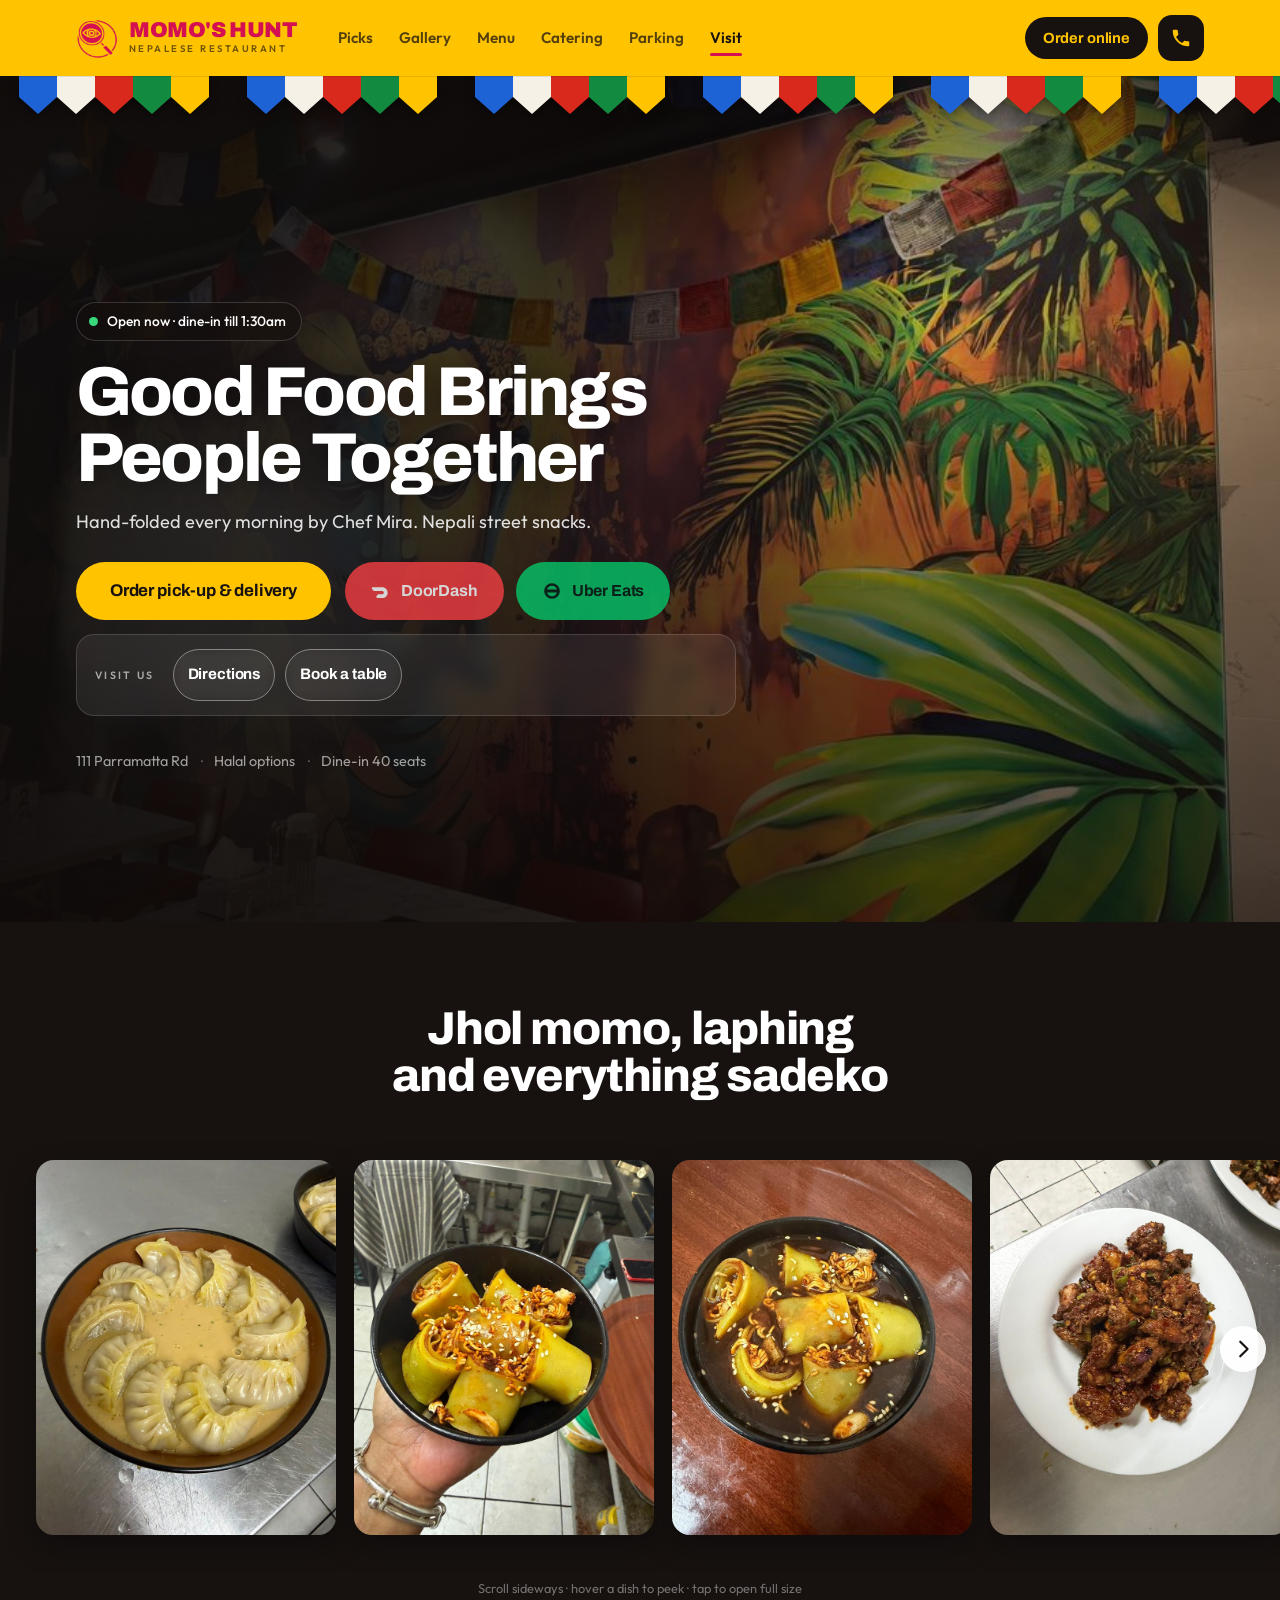
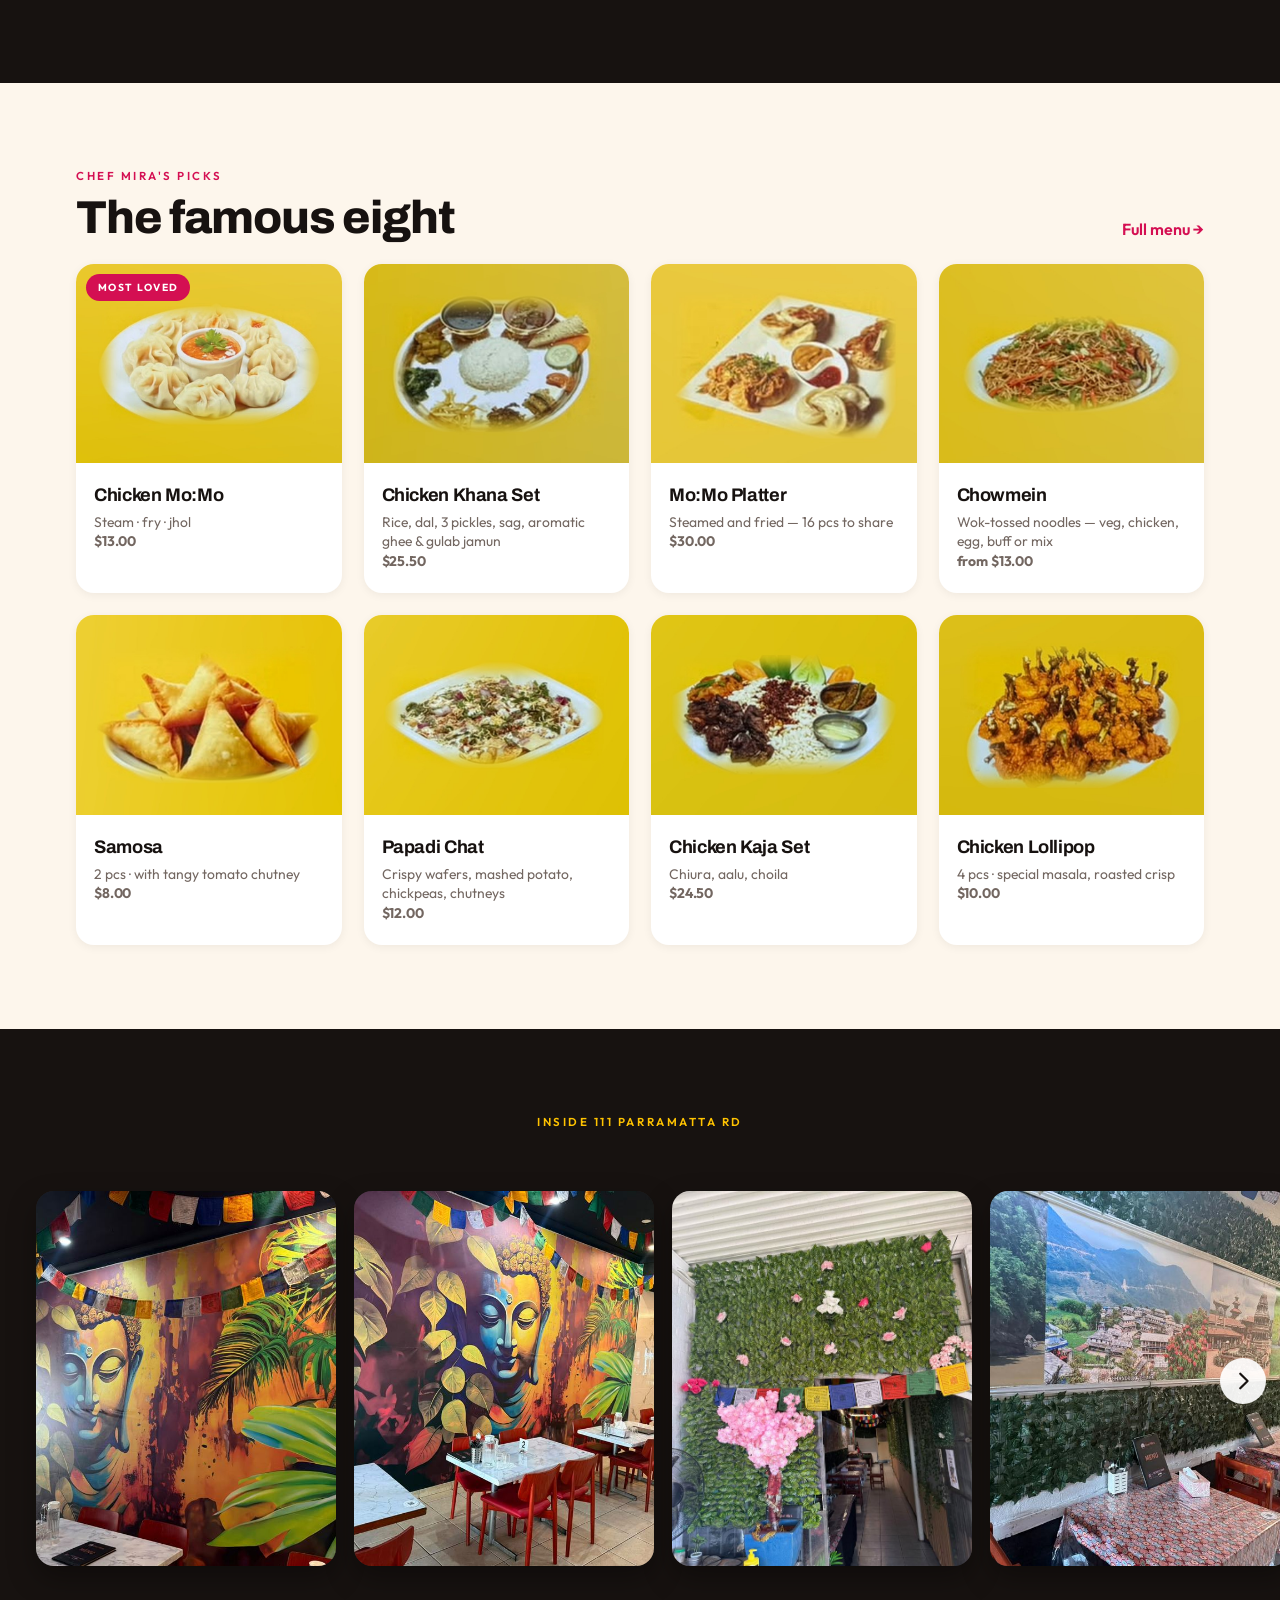
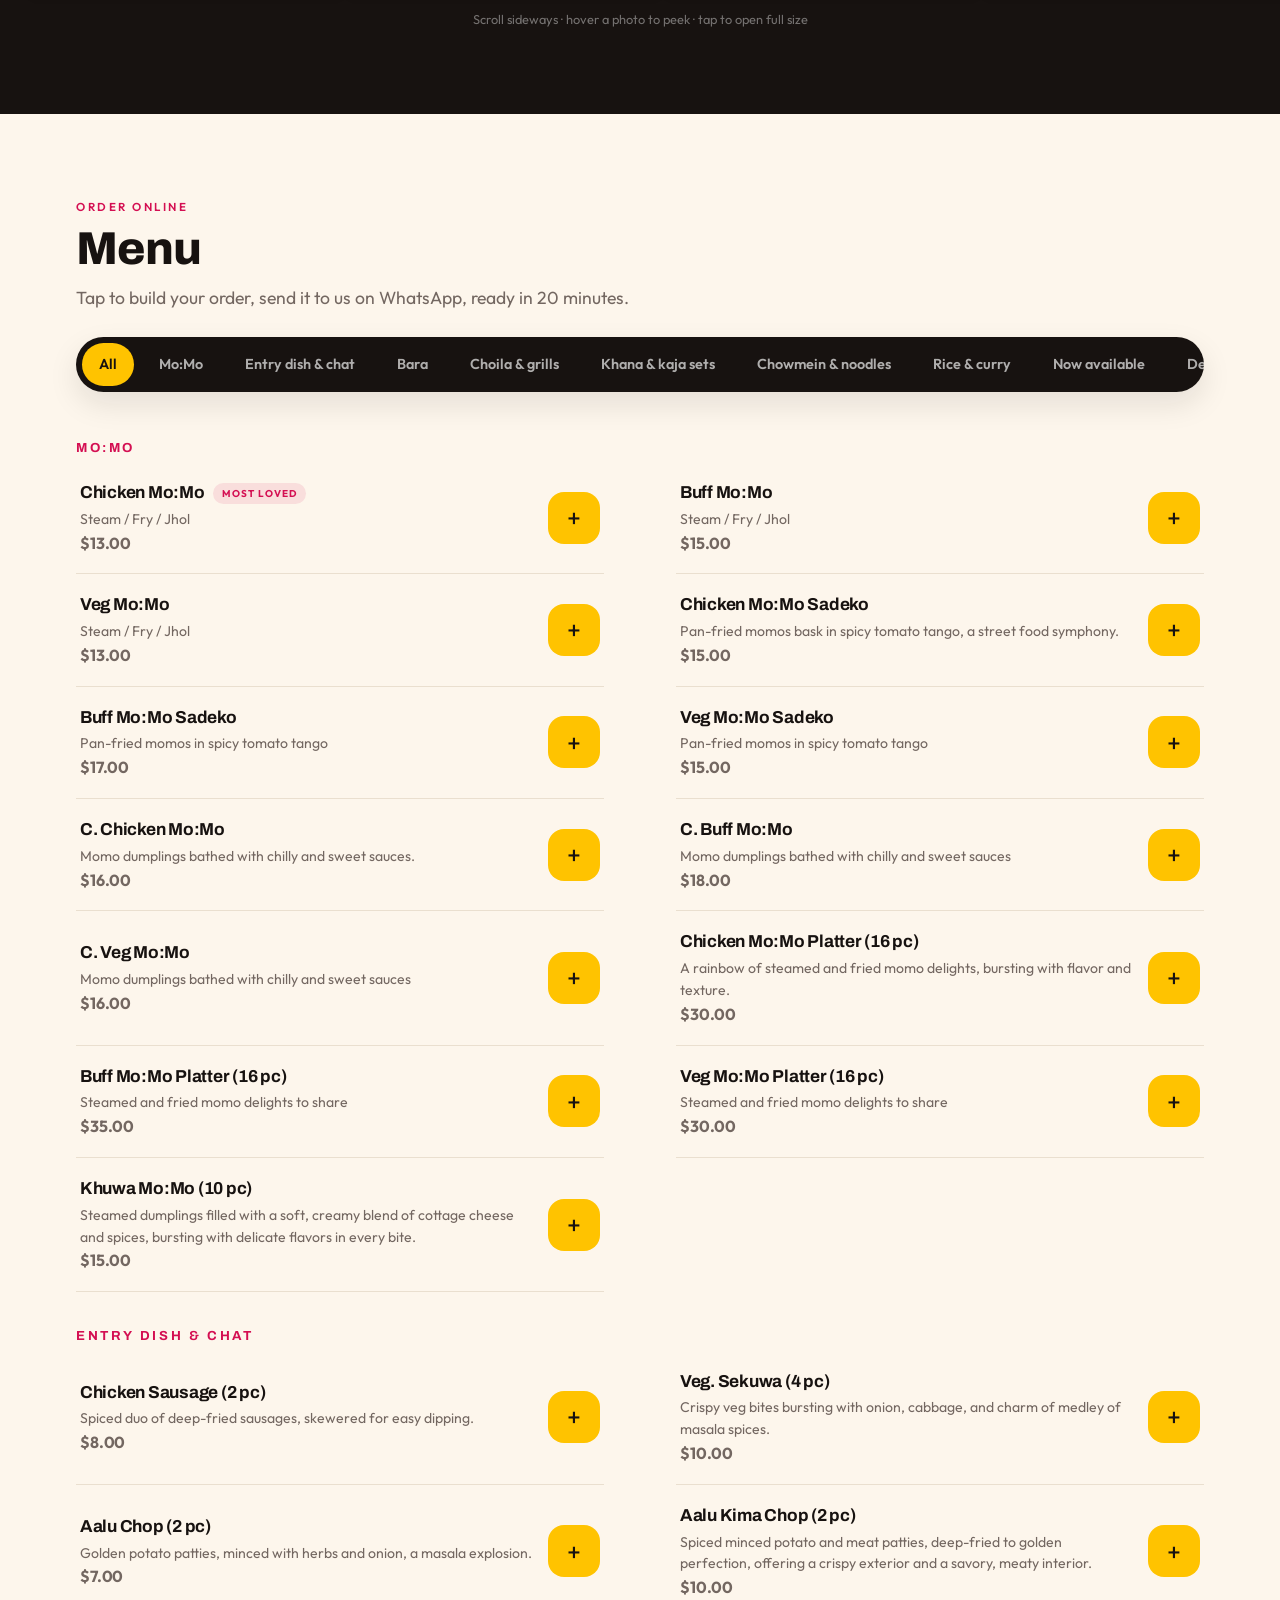
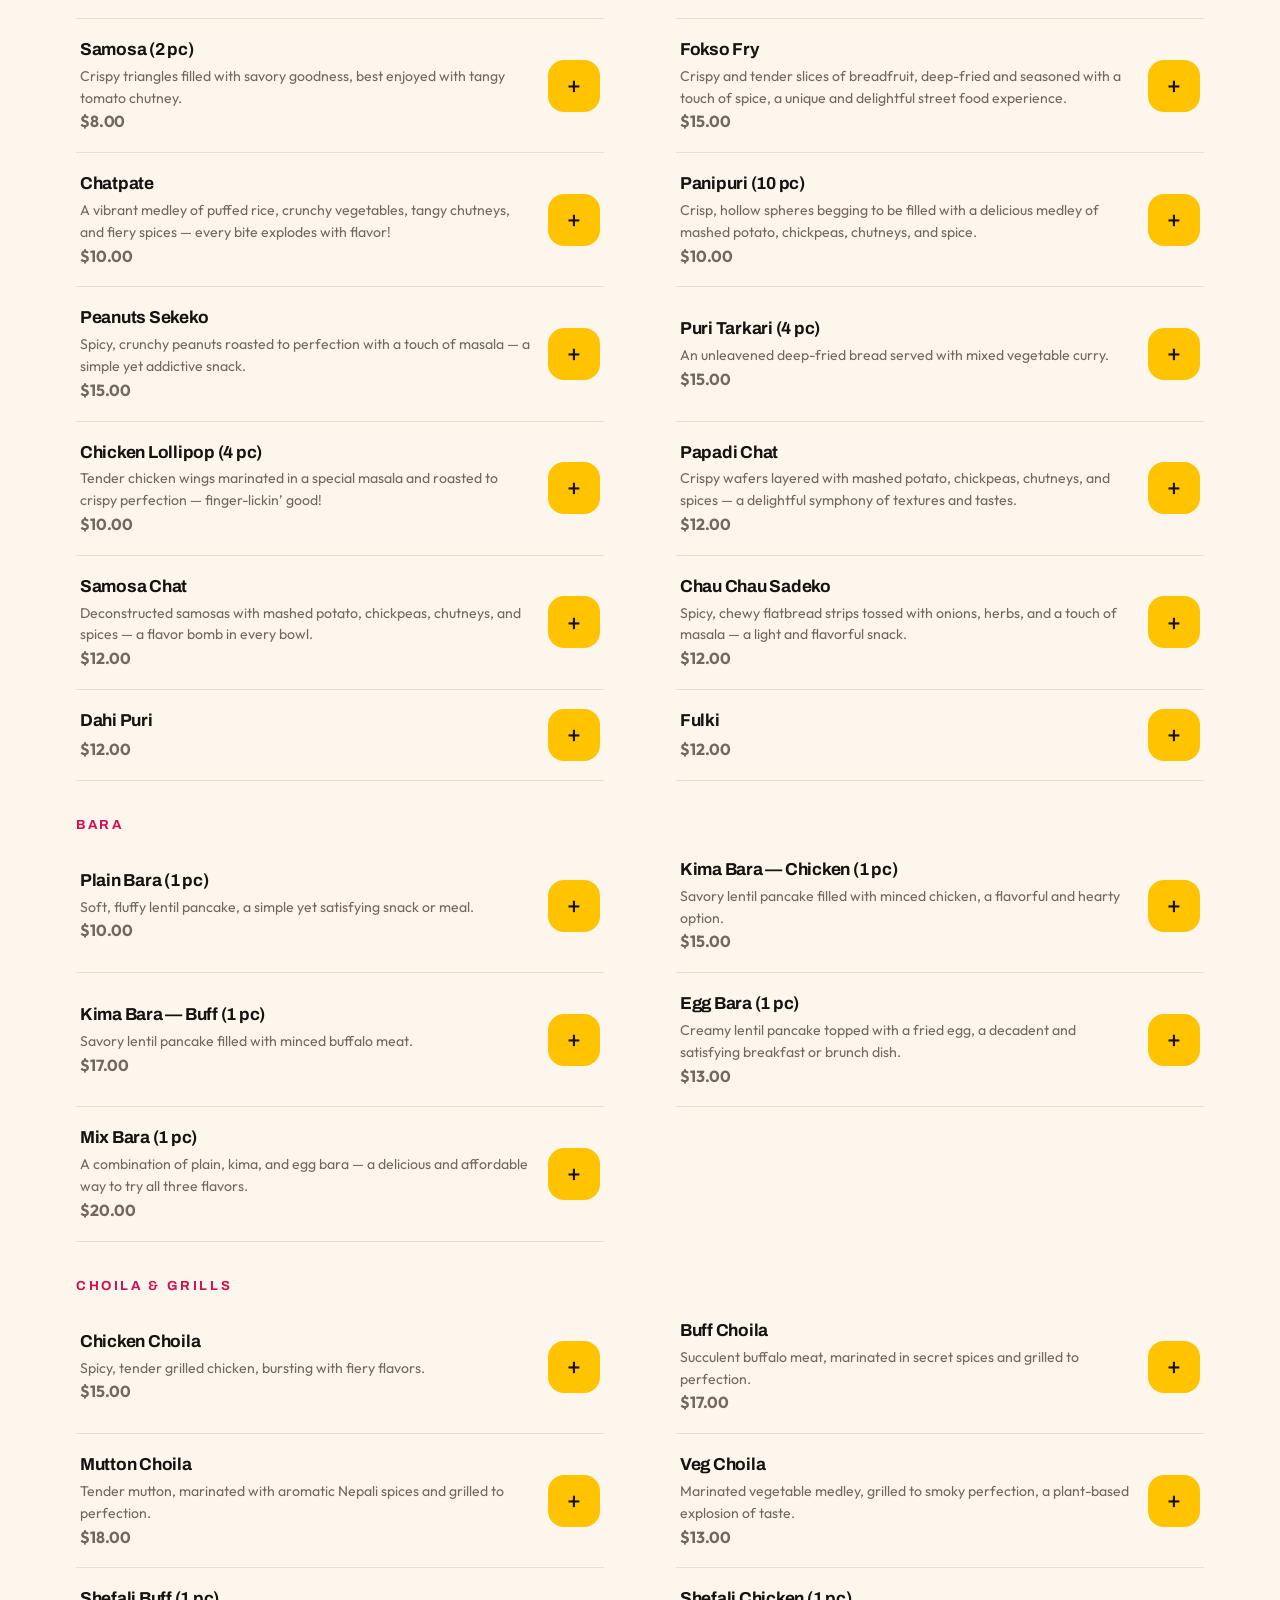
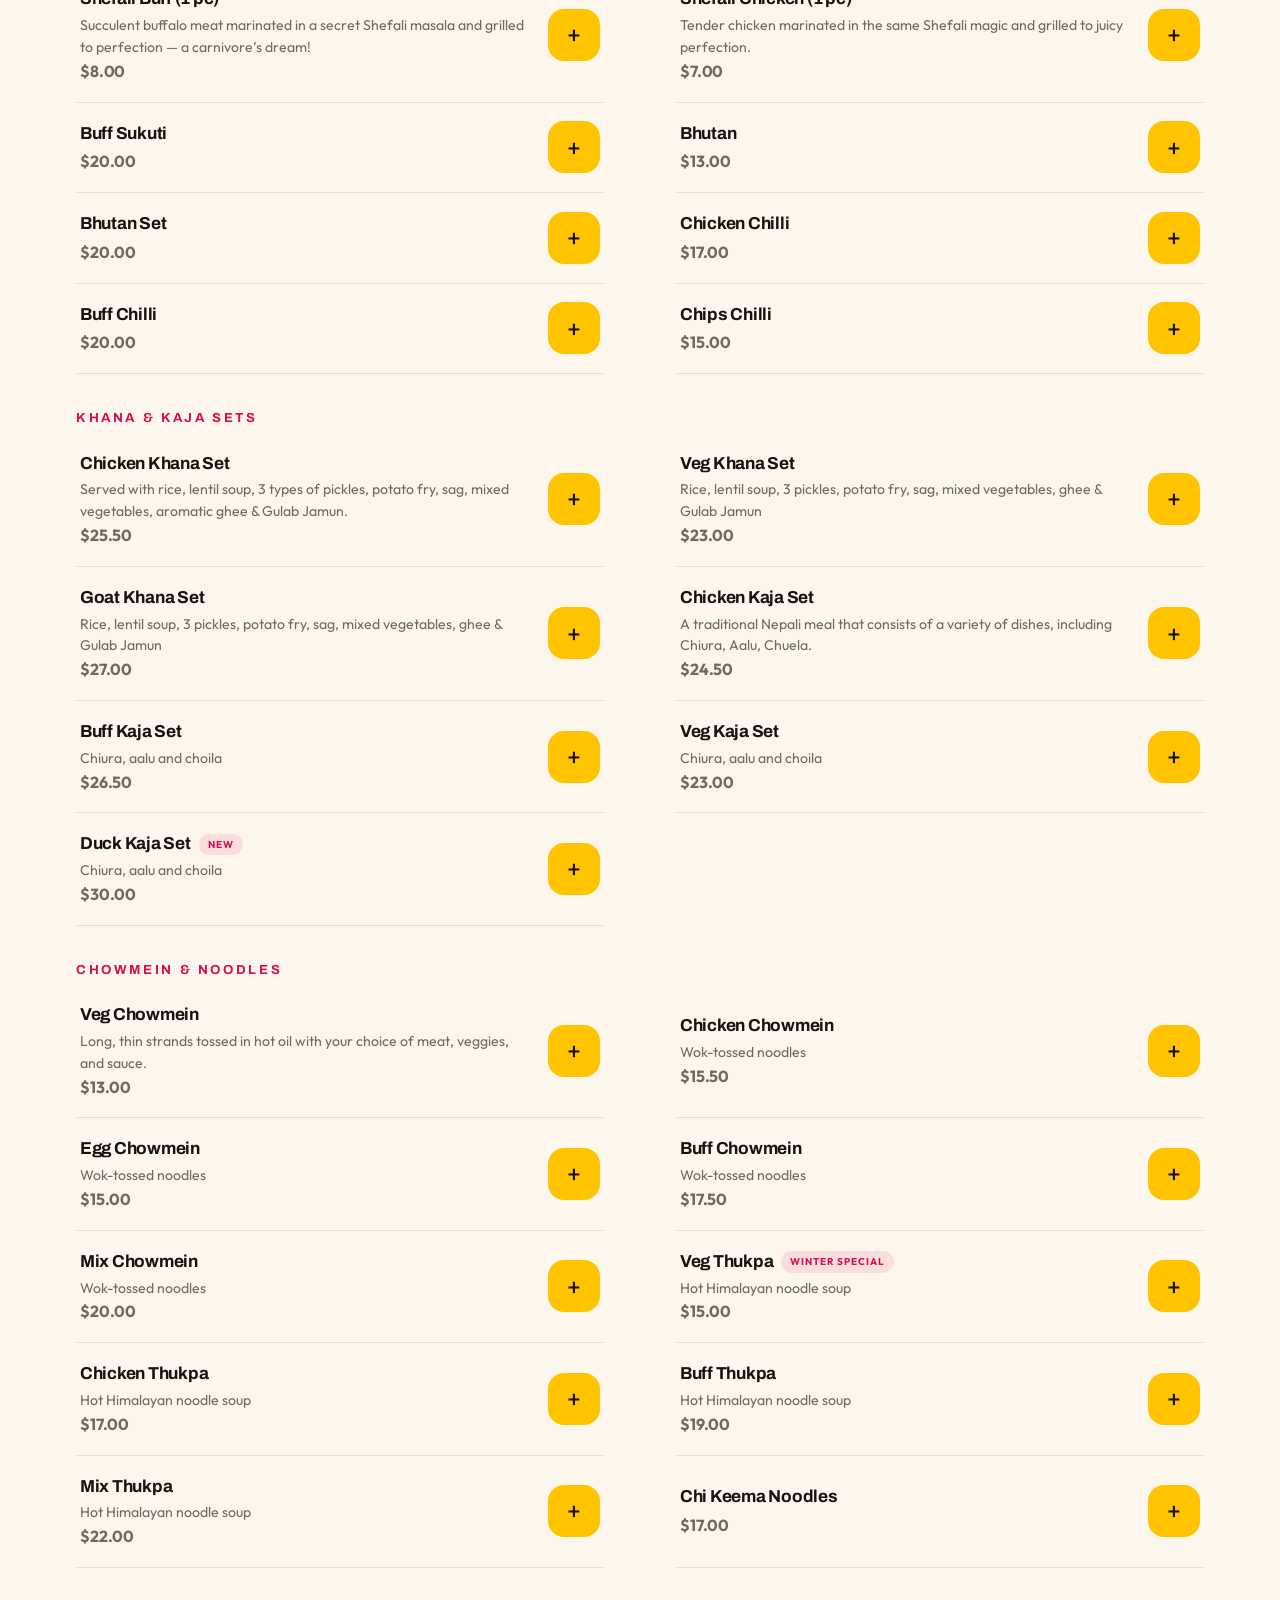
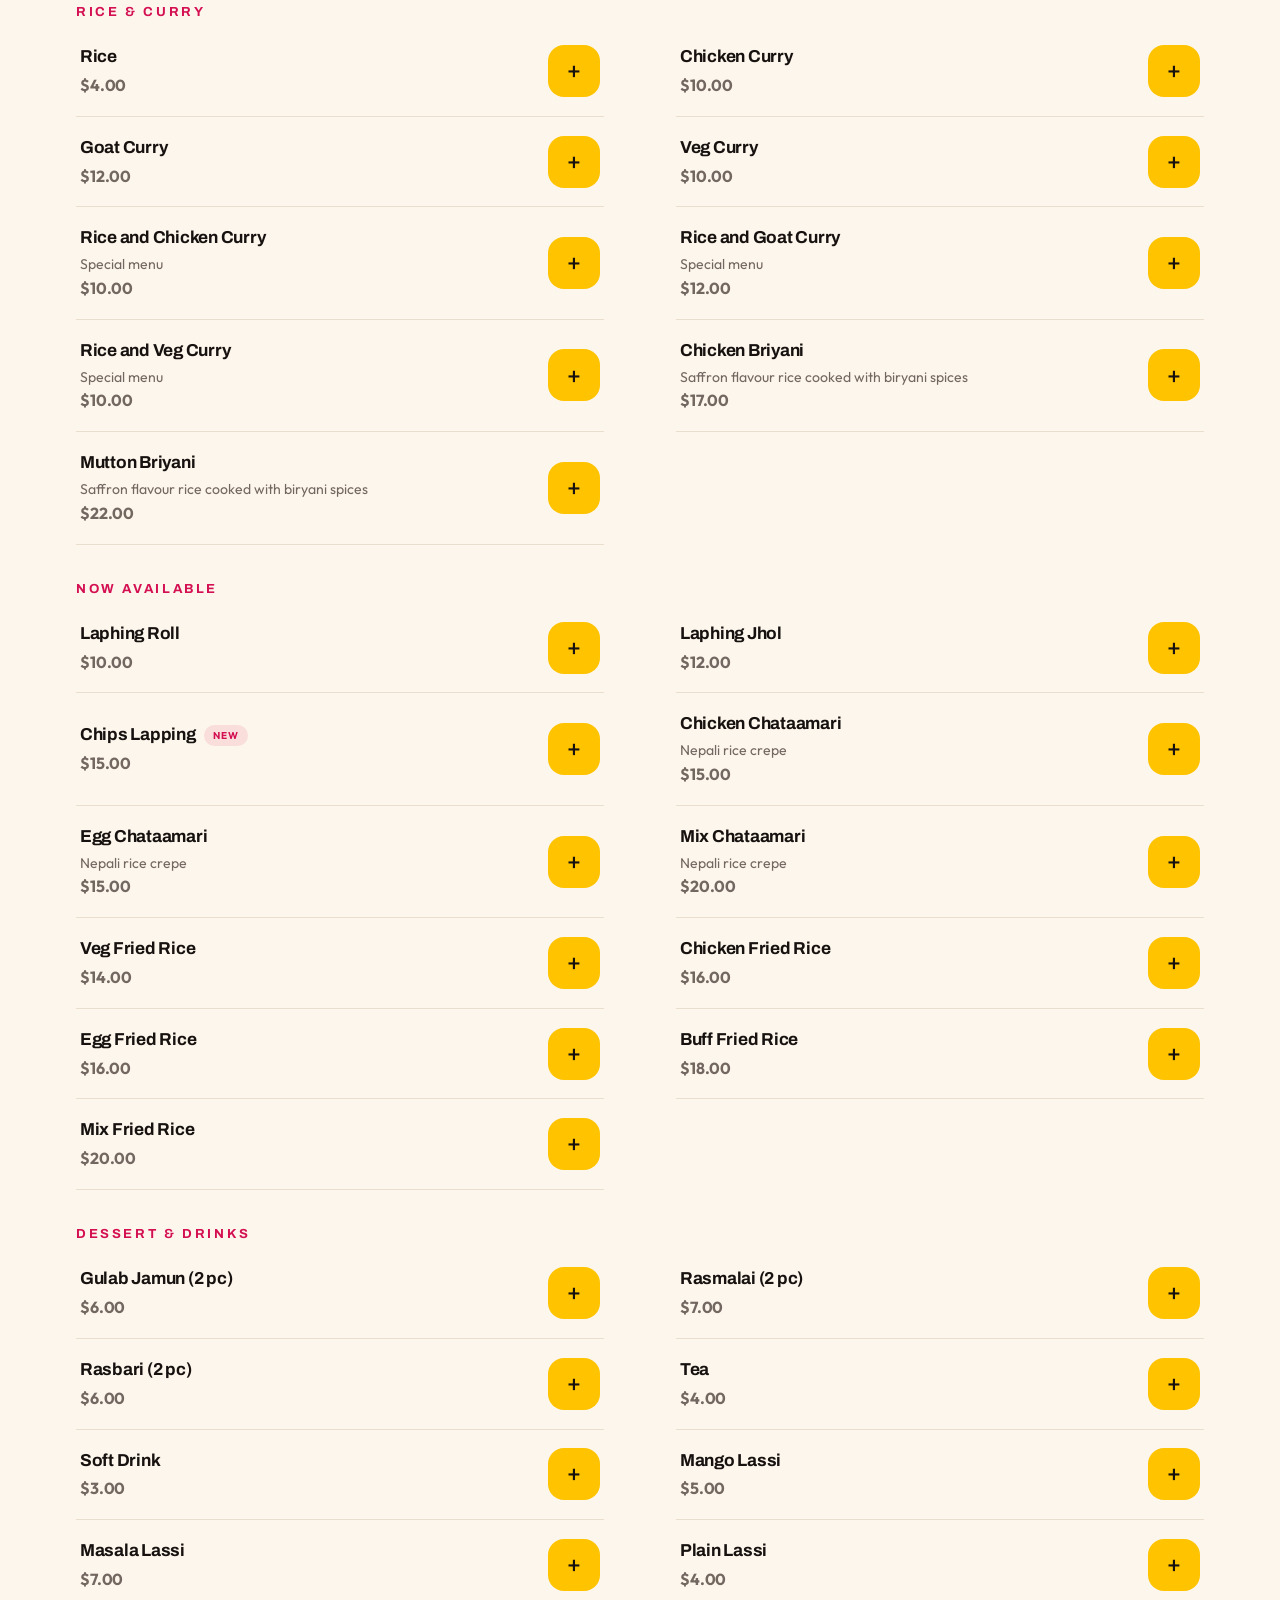
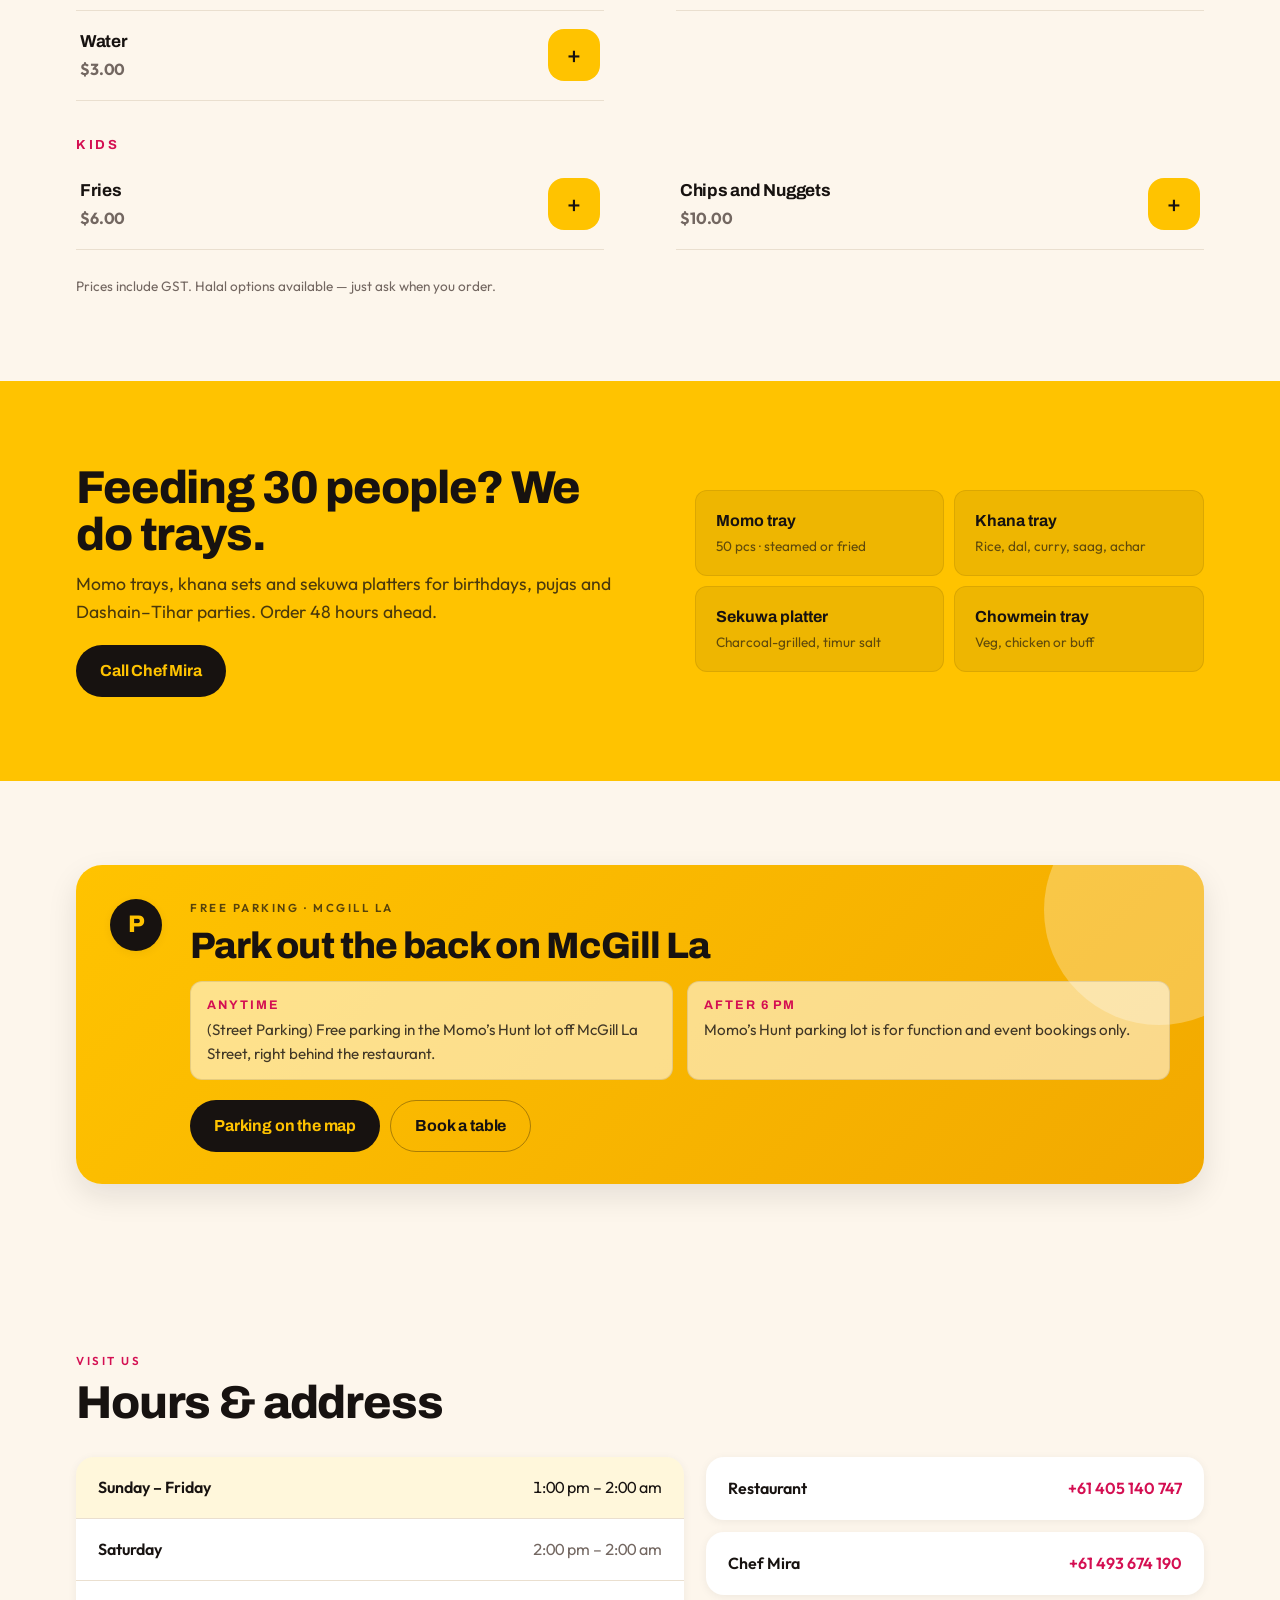
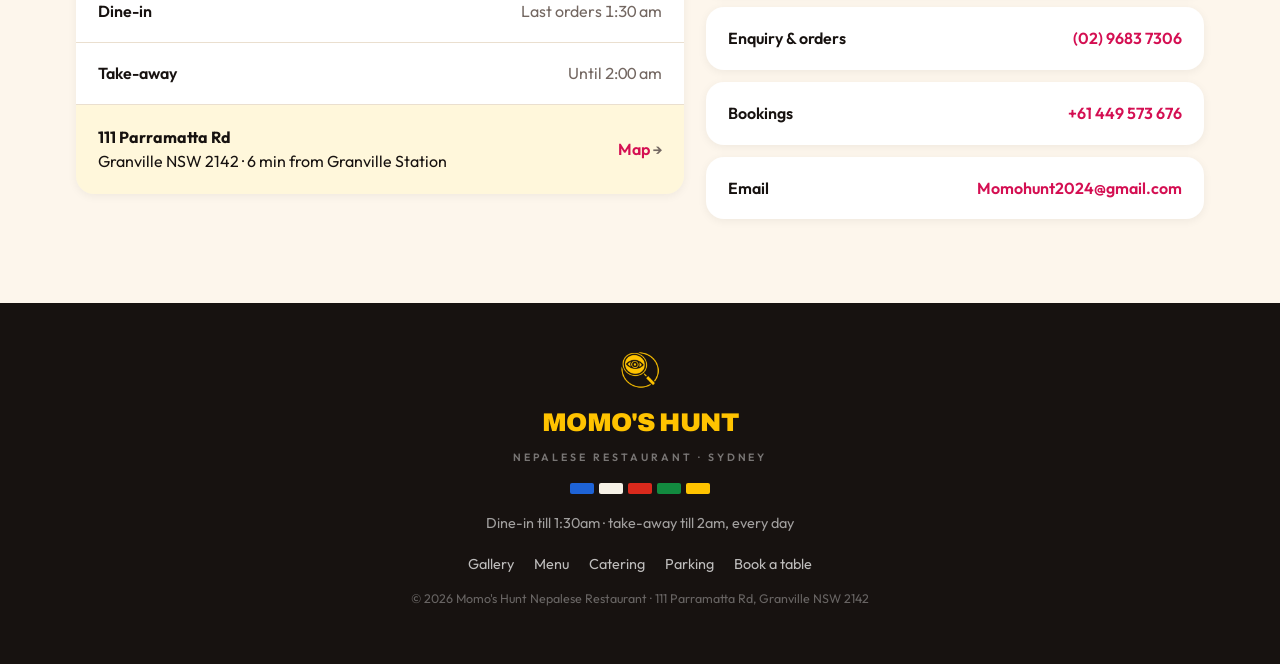
==== commit 34cb9a33: "uuu" ====
--- a/index.html
+++ b/index.html
@@ -138,9 +138,7 @@
 <section class="section section--ink" id="food">
  <div class="gallery__inner">
   <div class="wrap gallery__copy">
-    <p class="kicker kicker--yellow">Straight off the pass</p>
     <h2 class="sechead__title sechead__title--light">Jhol momo, laphing <br class="br-lg">and everything sadeko</h2>
-    <p class="lede lede--light">Shot in our kitchen, not a stock library — this is what lands on the table.</p>
   </div>
 
   <div class="rail">
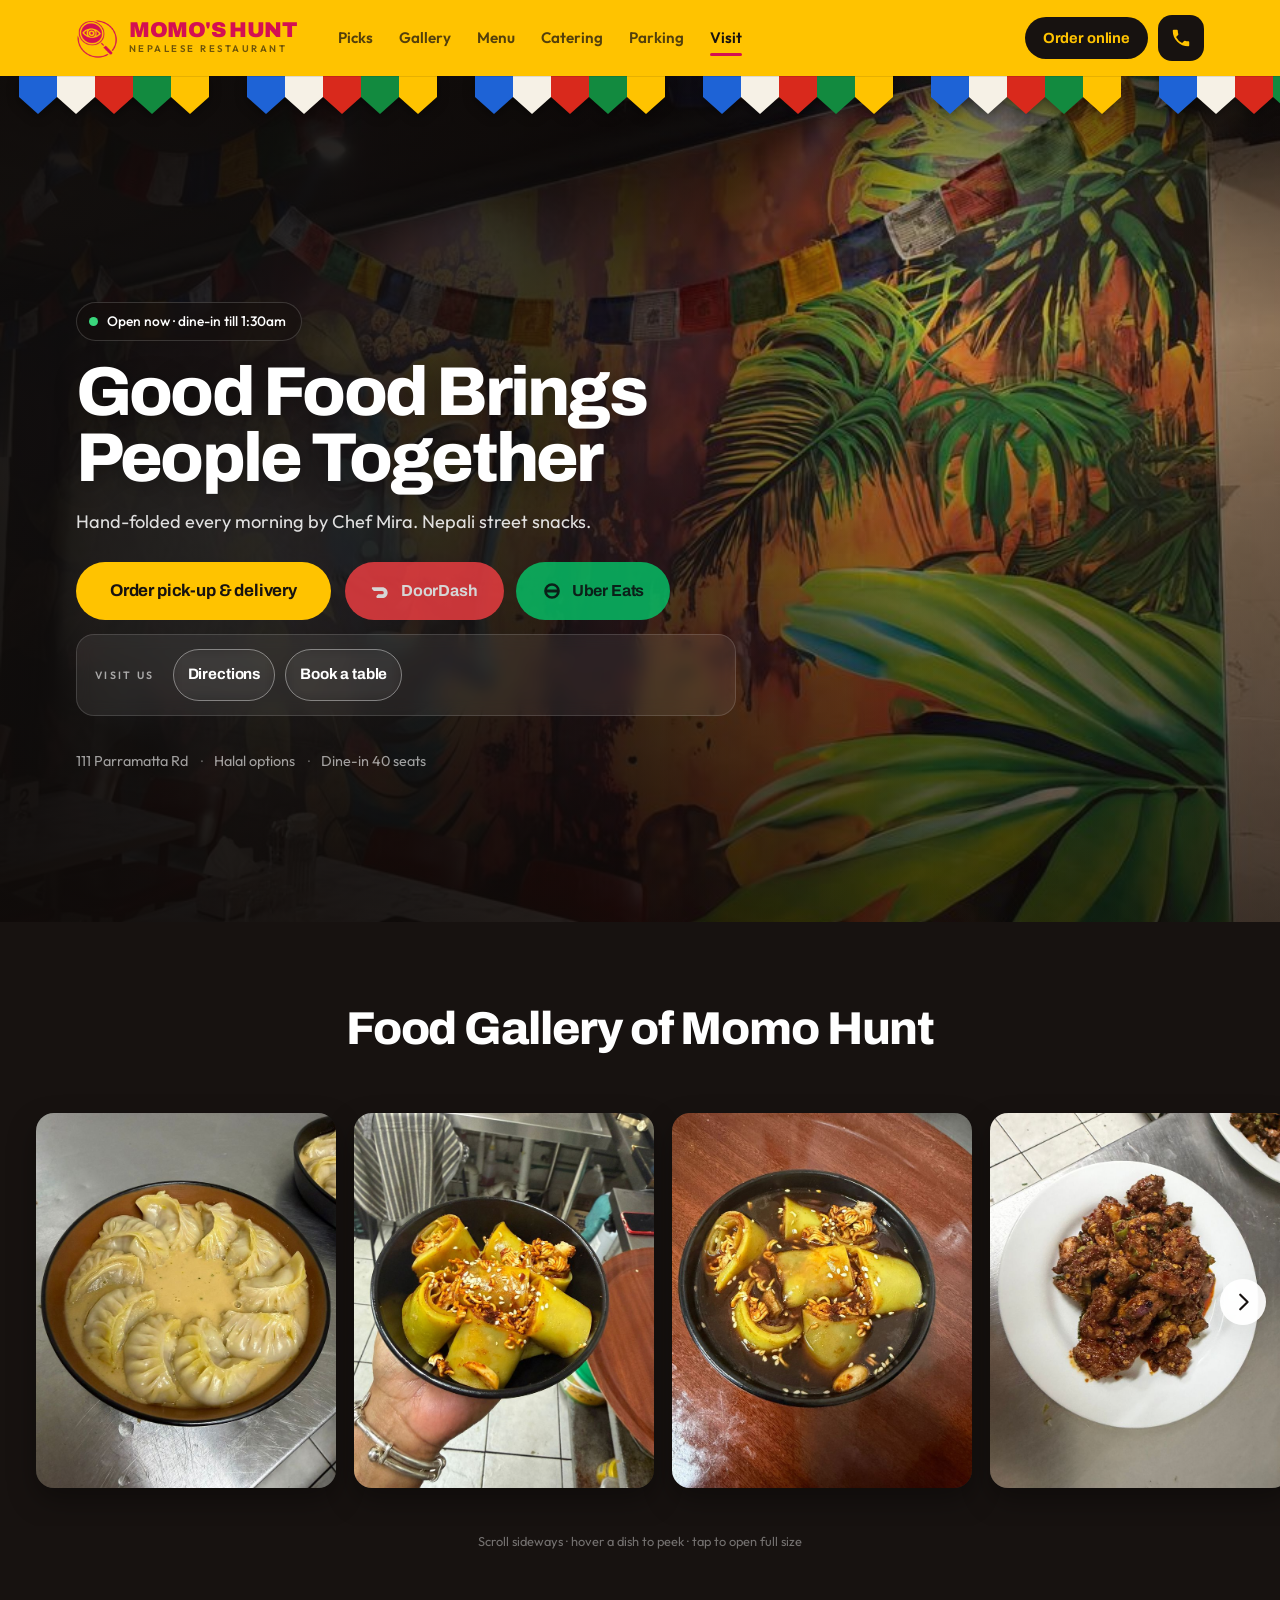
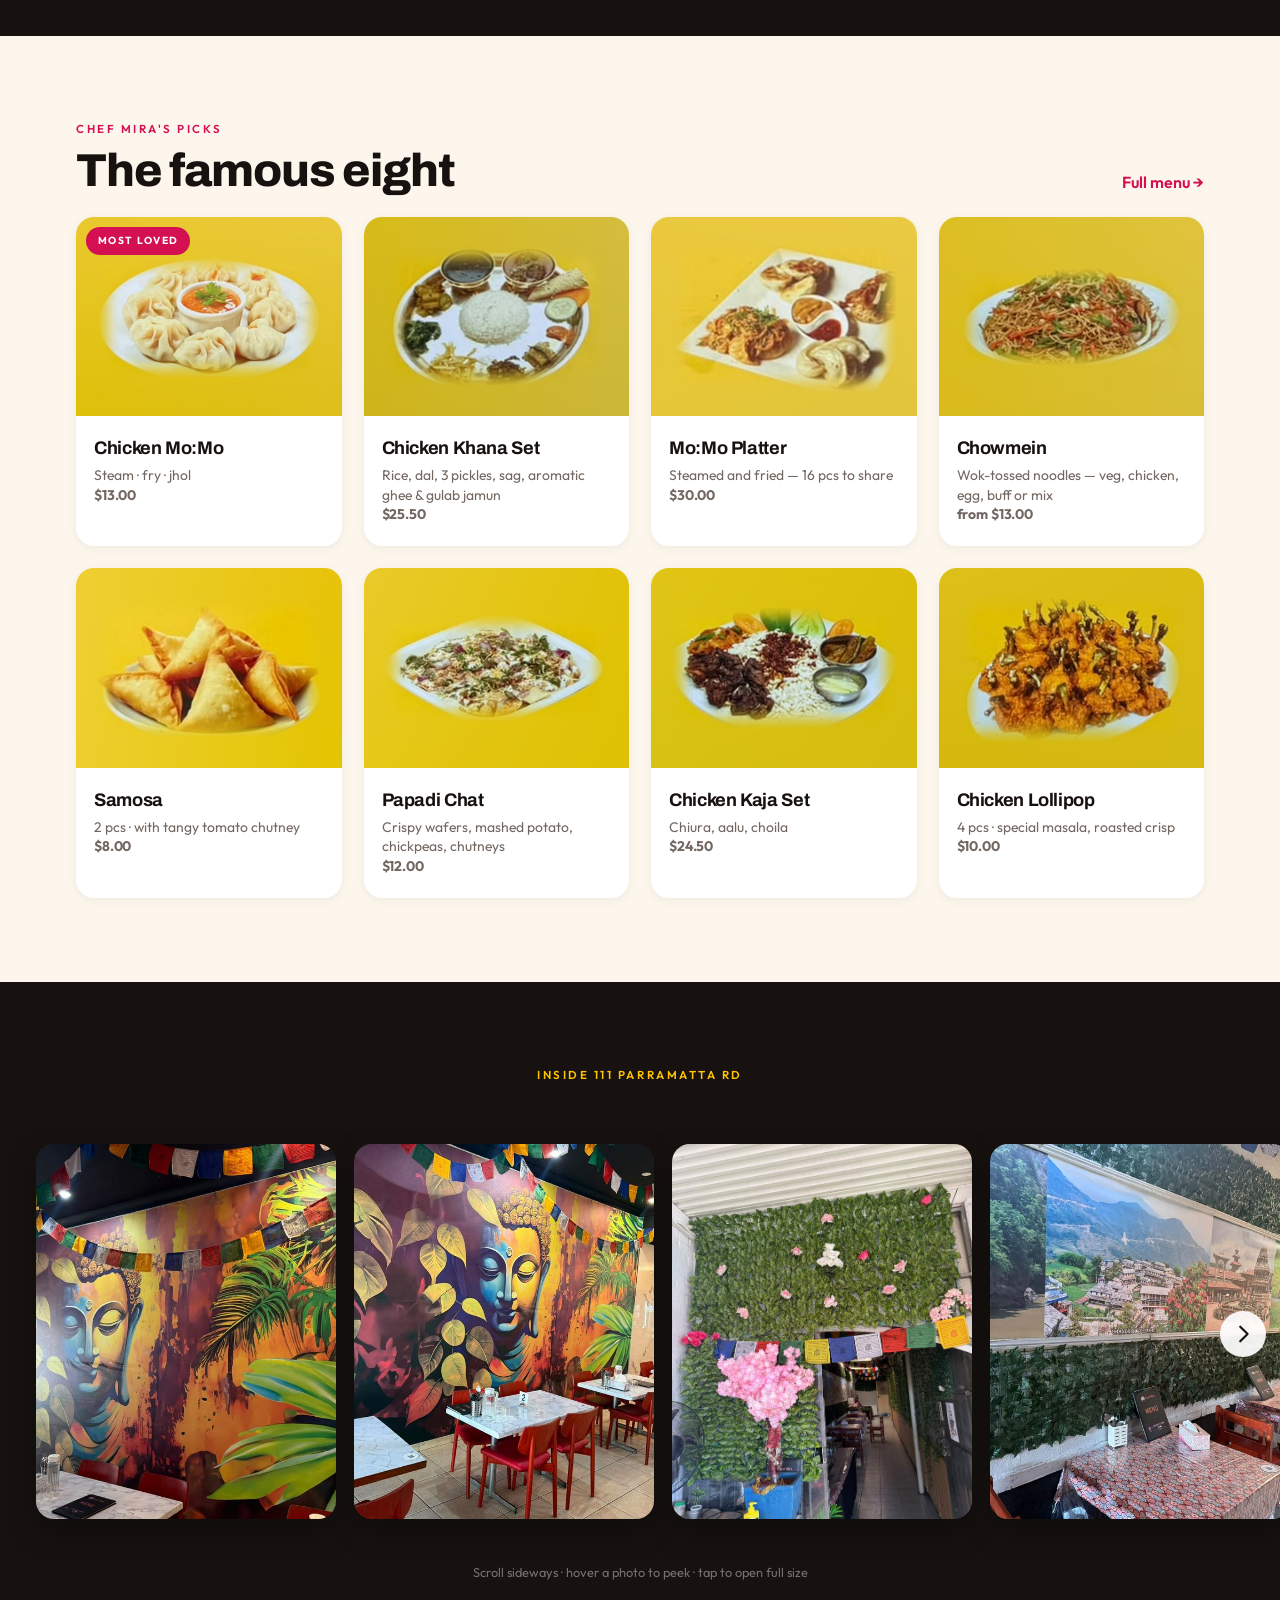
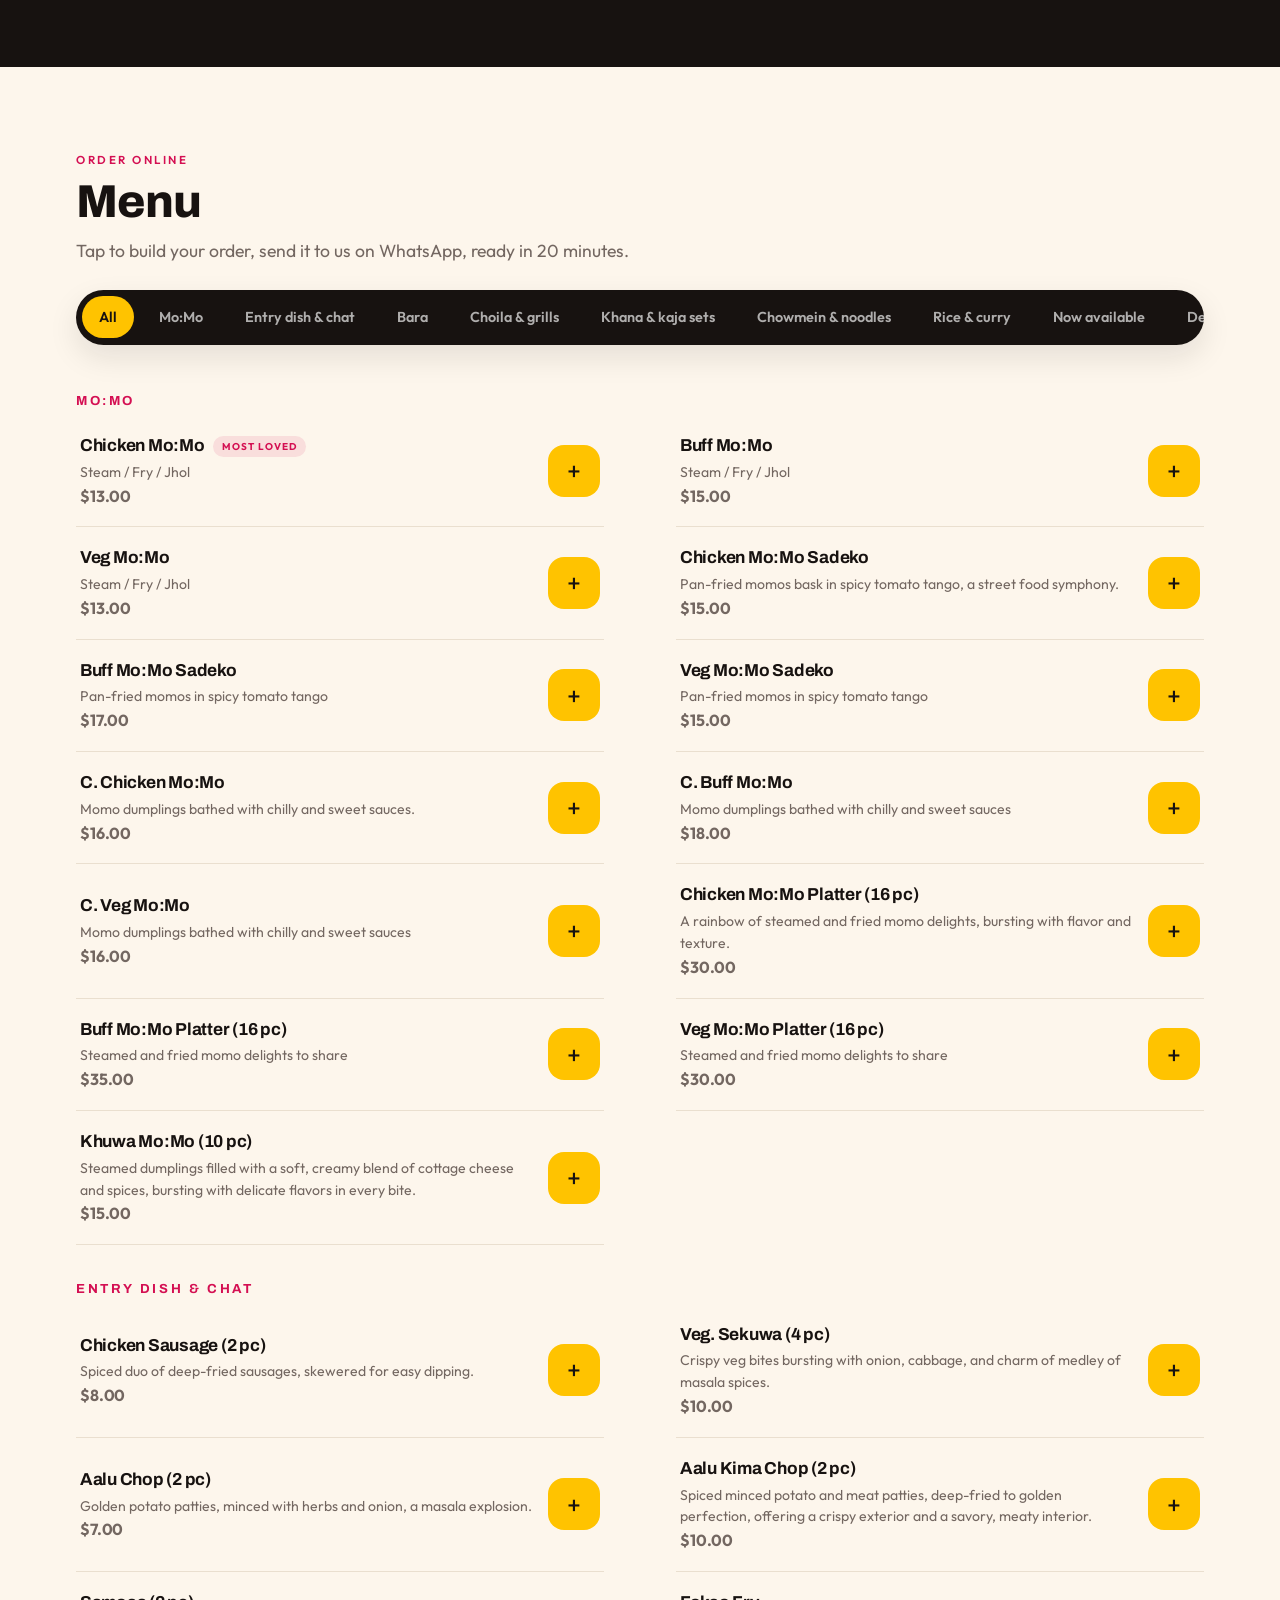
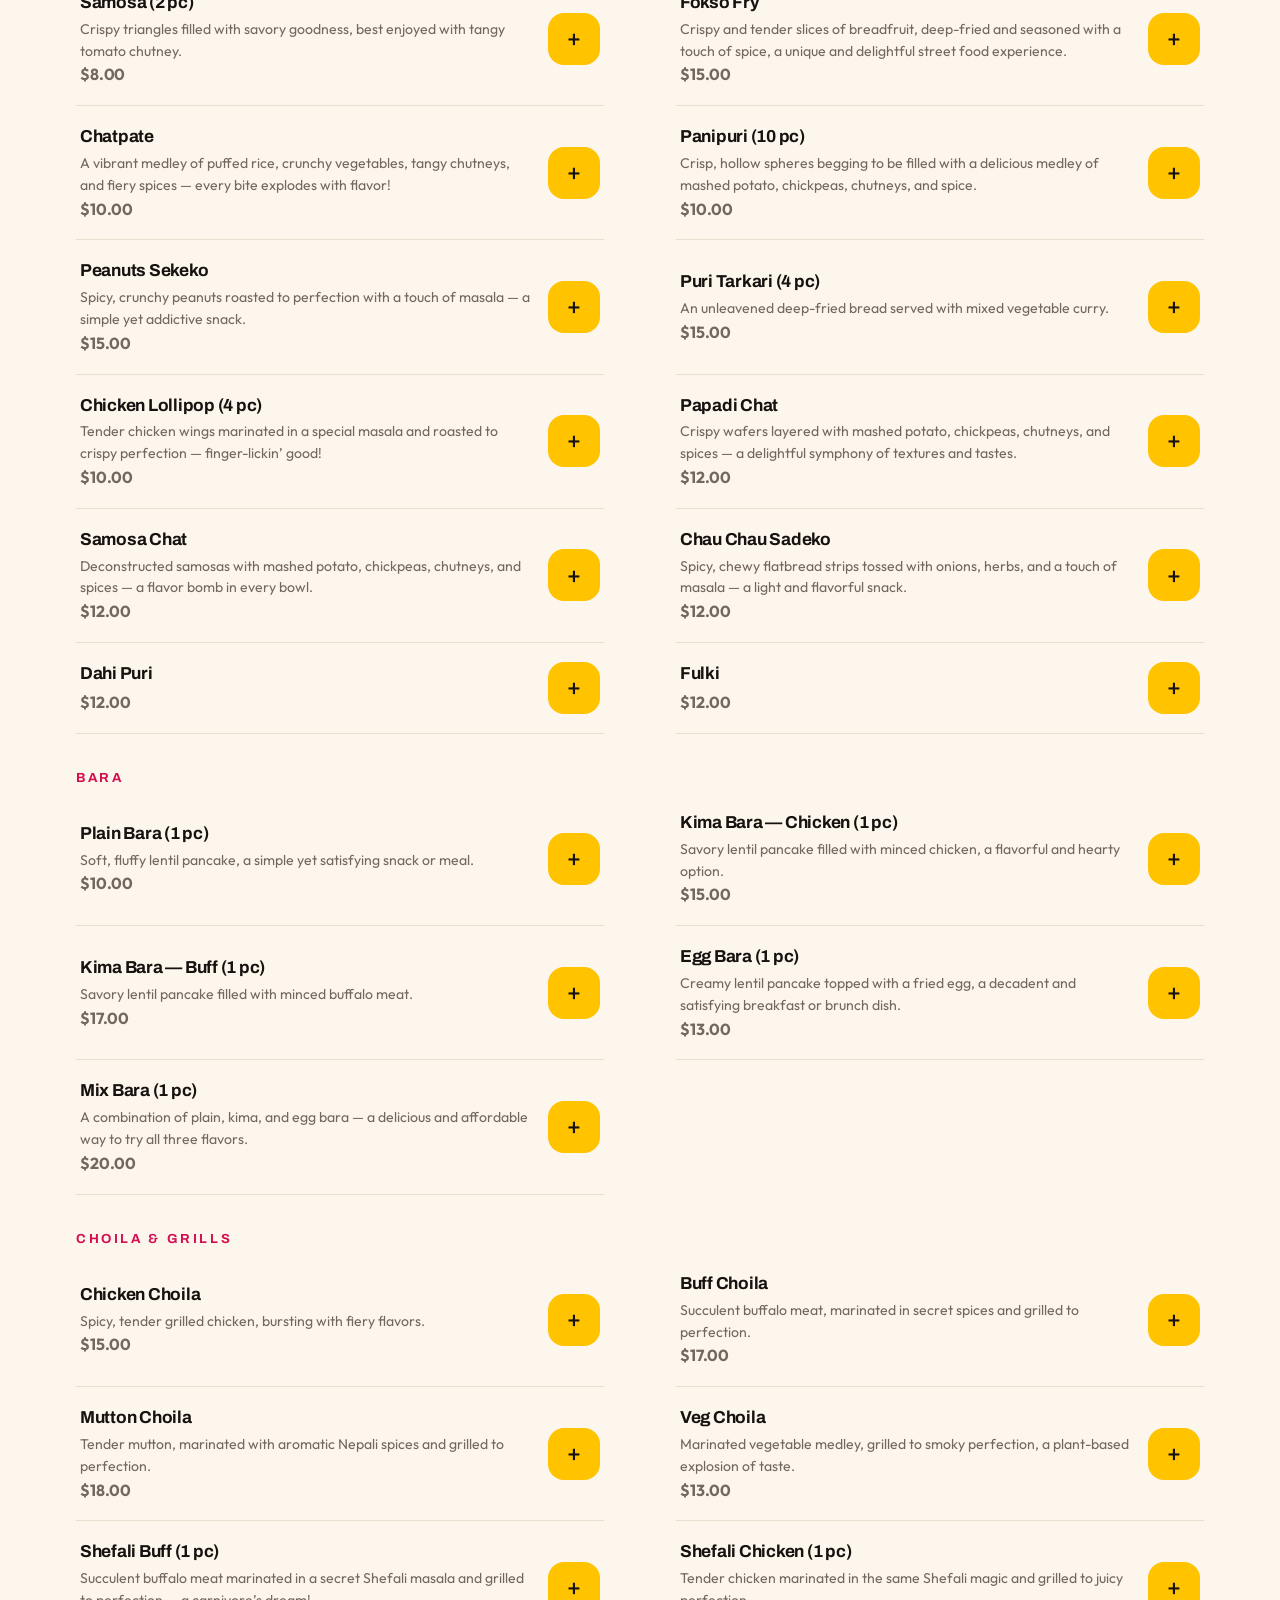
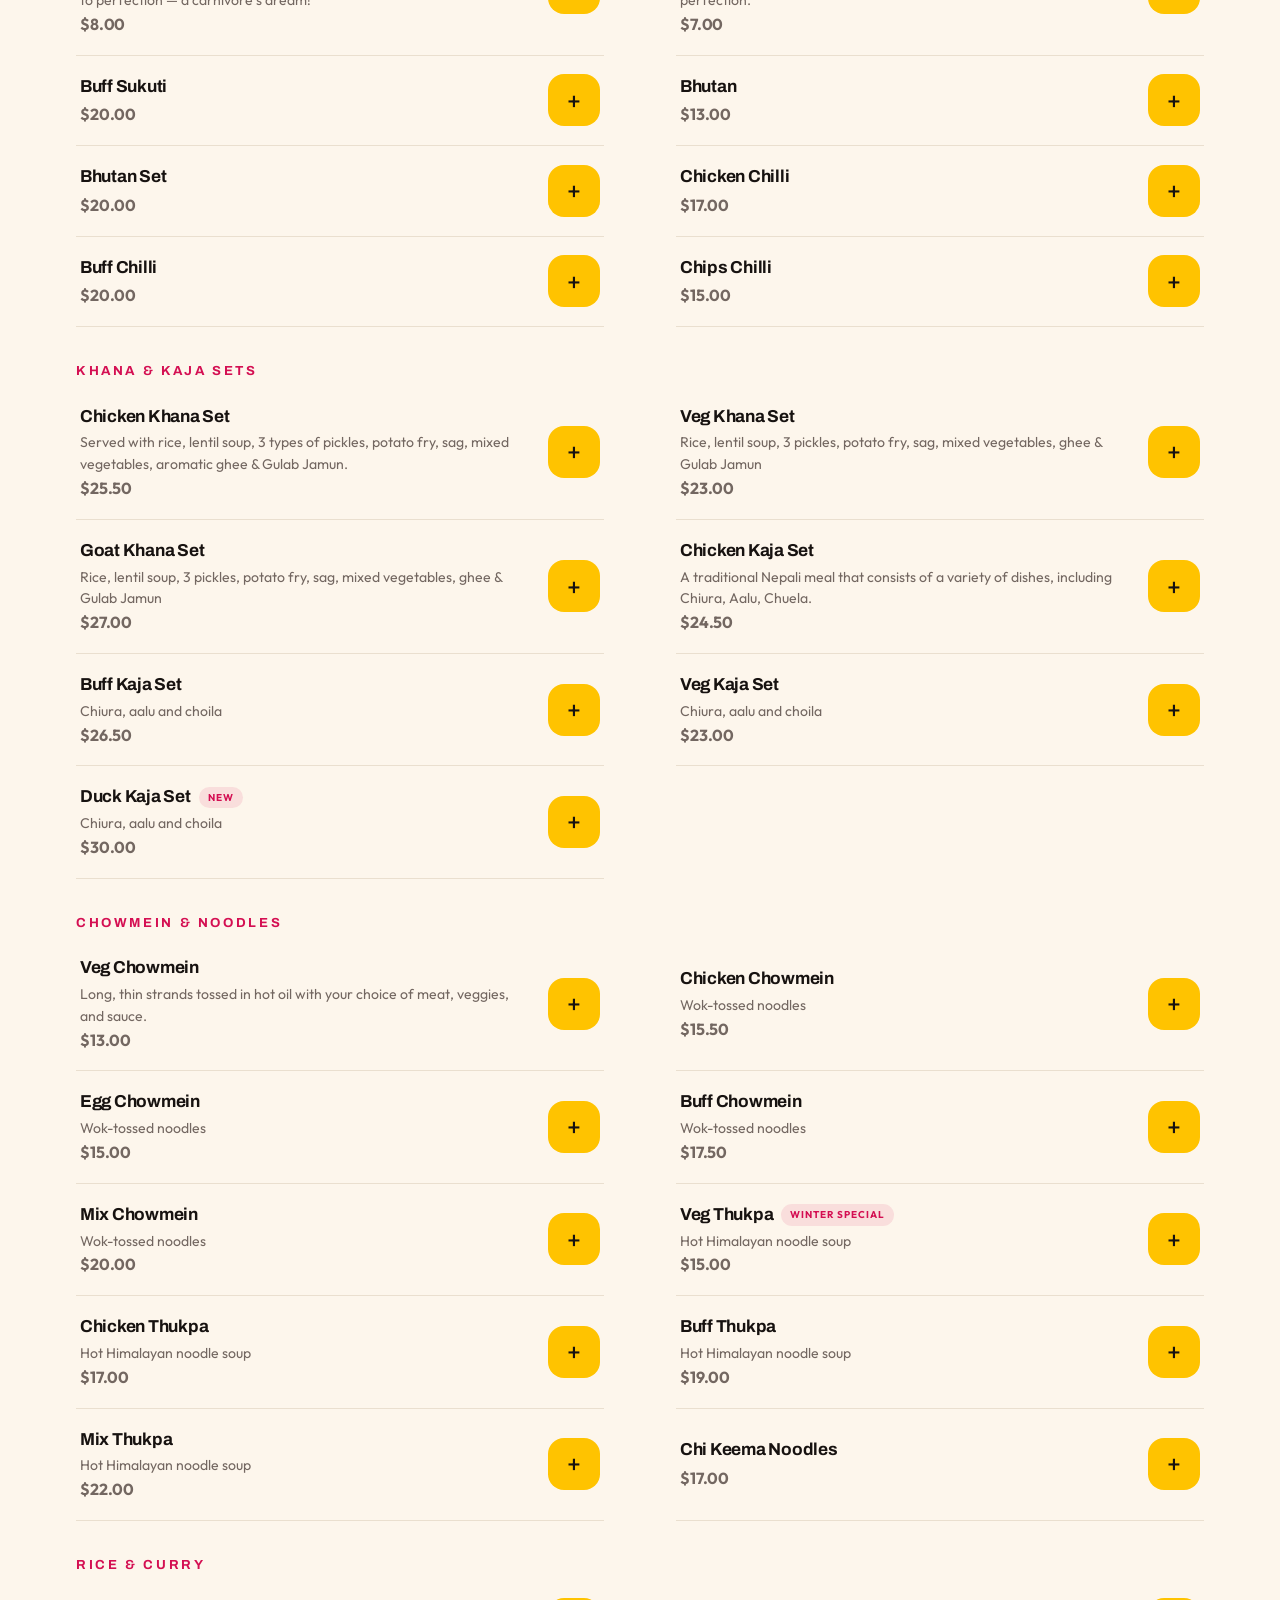
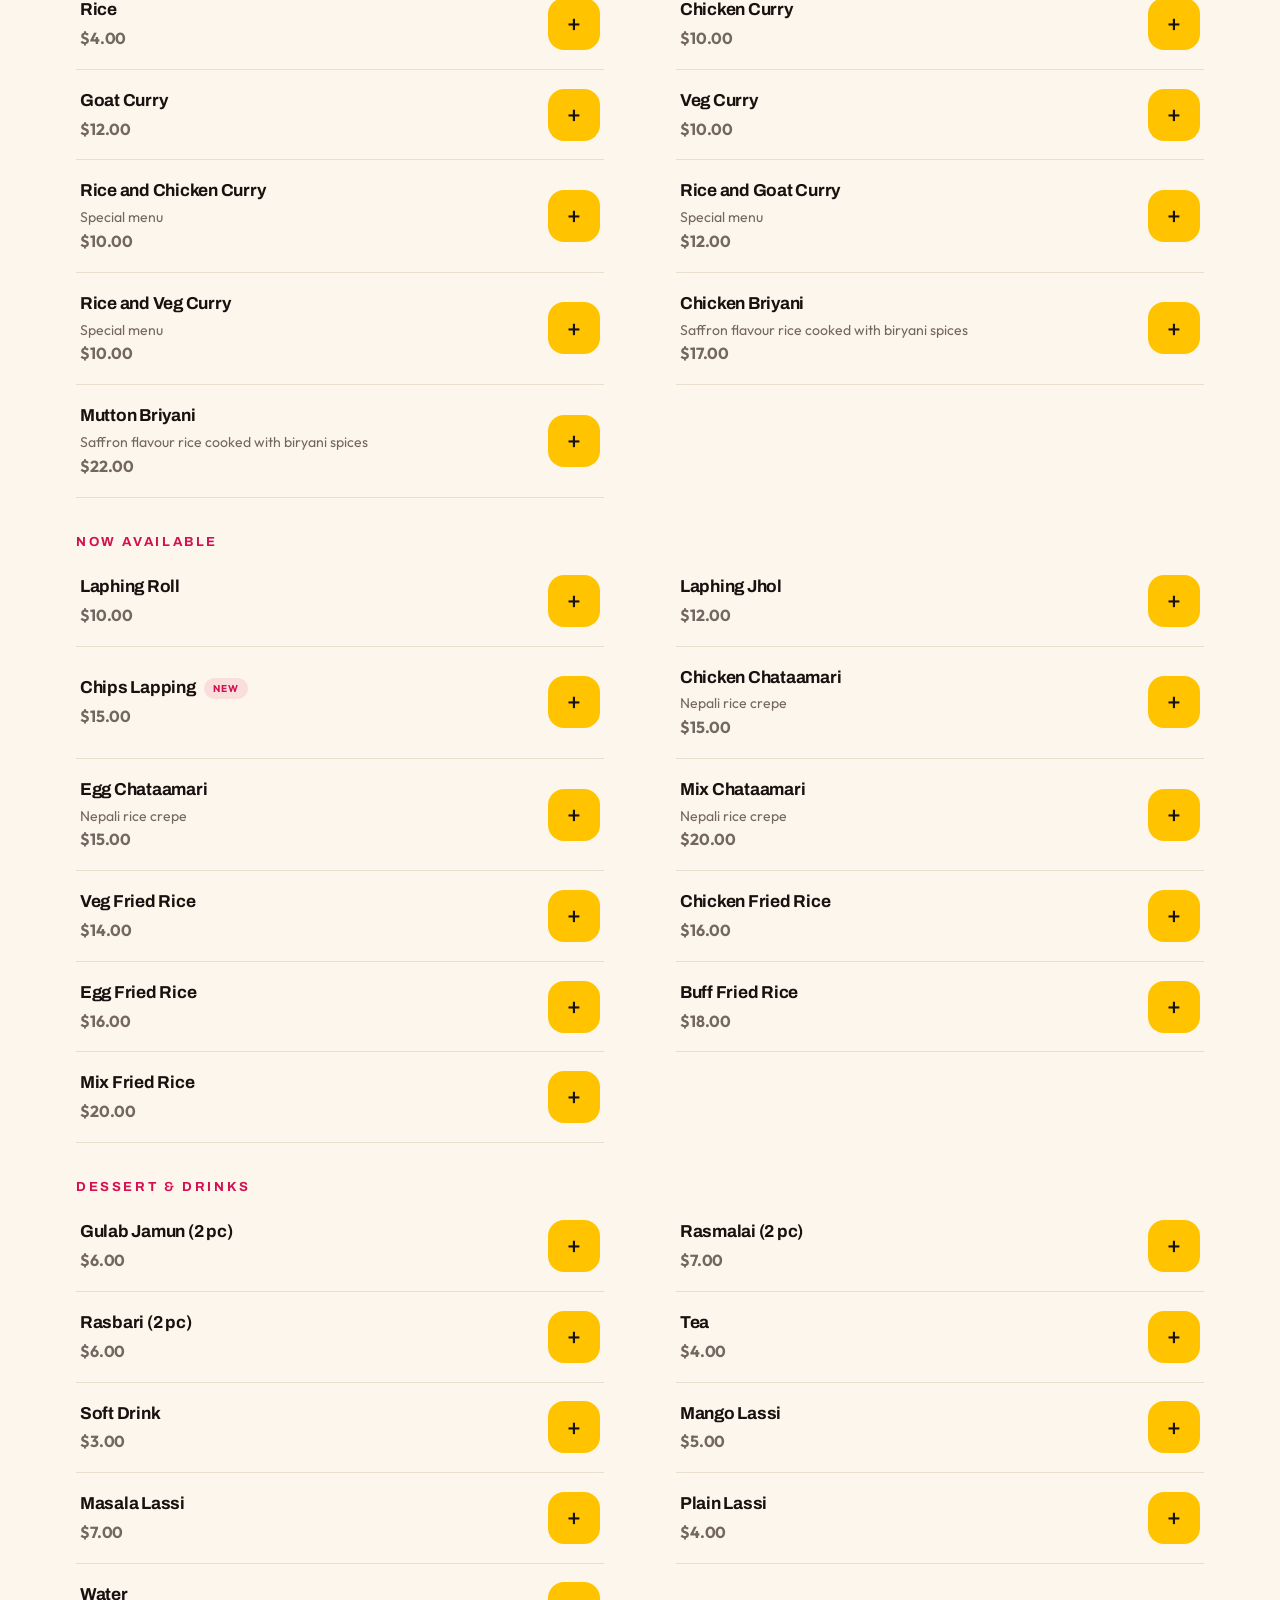
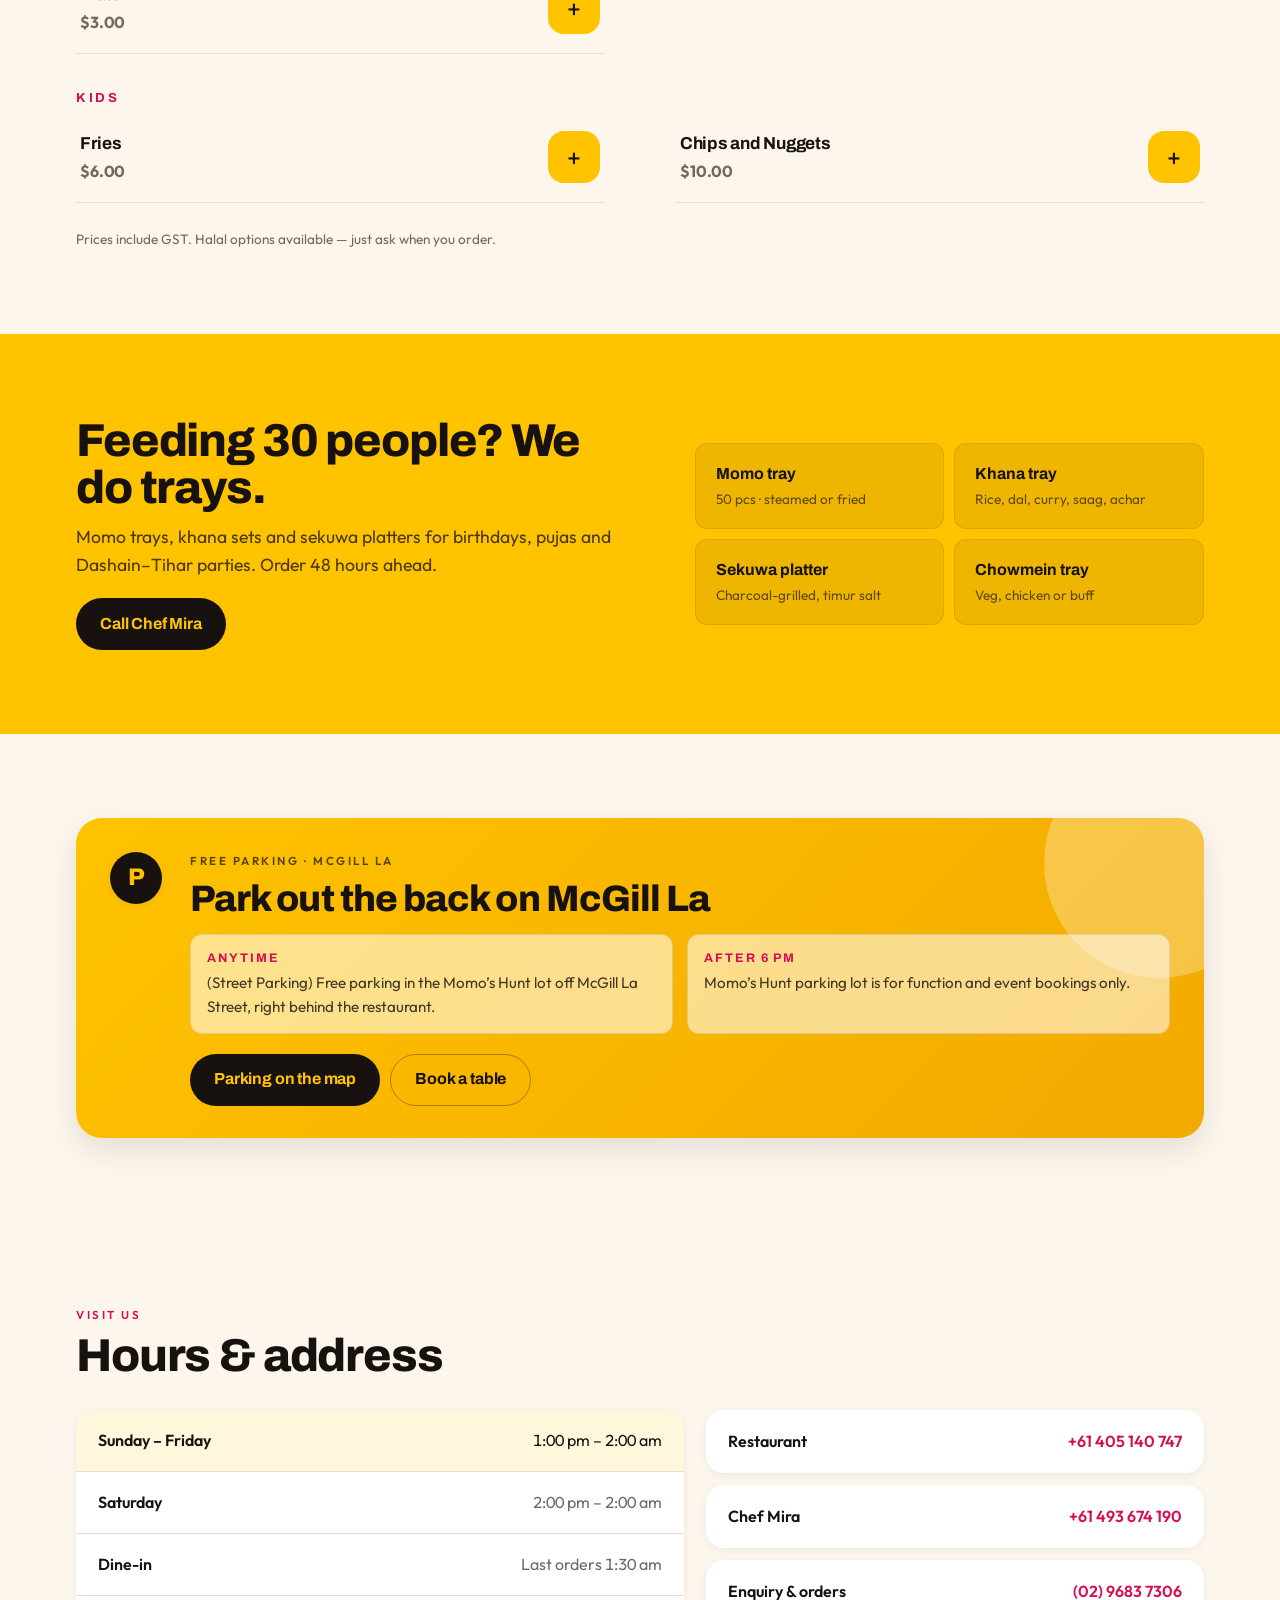
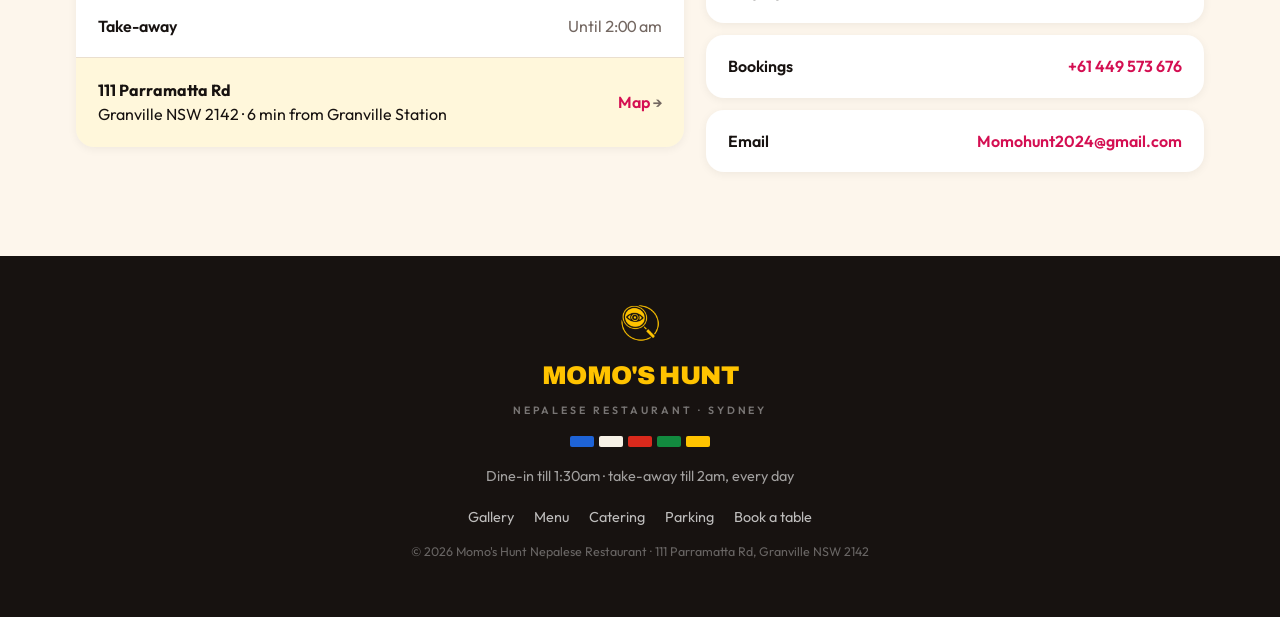
==== commit c183e886: "u[da" ====
--- a/index.html
+++ b/index.html
@@ -138,7 +138,7 @@
 <section class="section section--ink" id="food">
  <div class="gallery__inner">
   <div class="wrap gallery__copy">
-    <h2 class="sechead__title sechead__title--light">Jhol momo, laphing <br class="br-lg">and everything sadeko</h2>
+    <h2 class="sechead__title sechead__title--light">Food Gallery of Momo Hunt</h2>
   </div>
 
   <div class="rail">
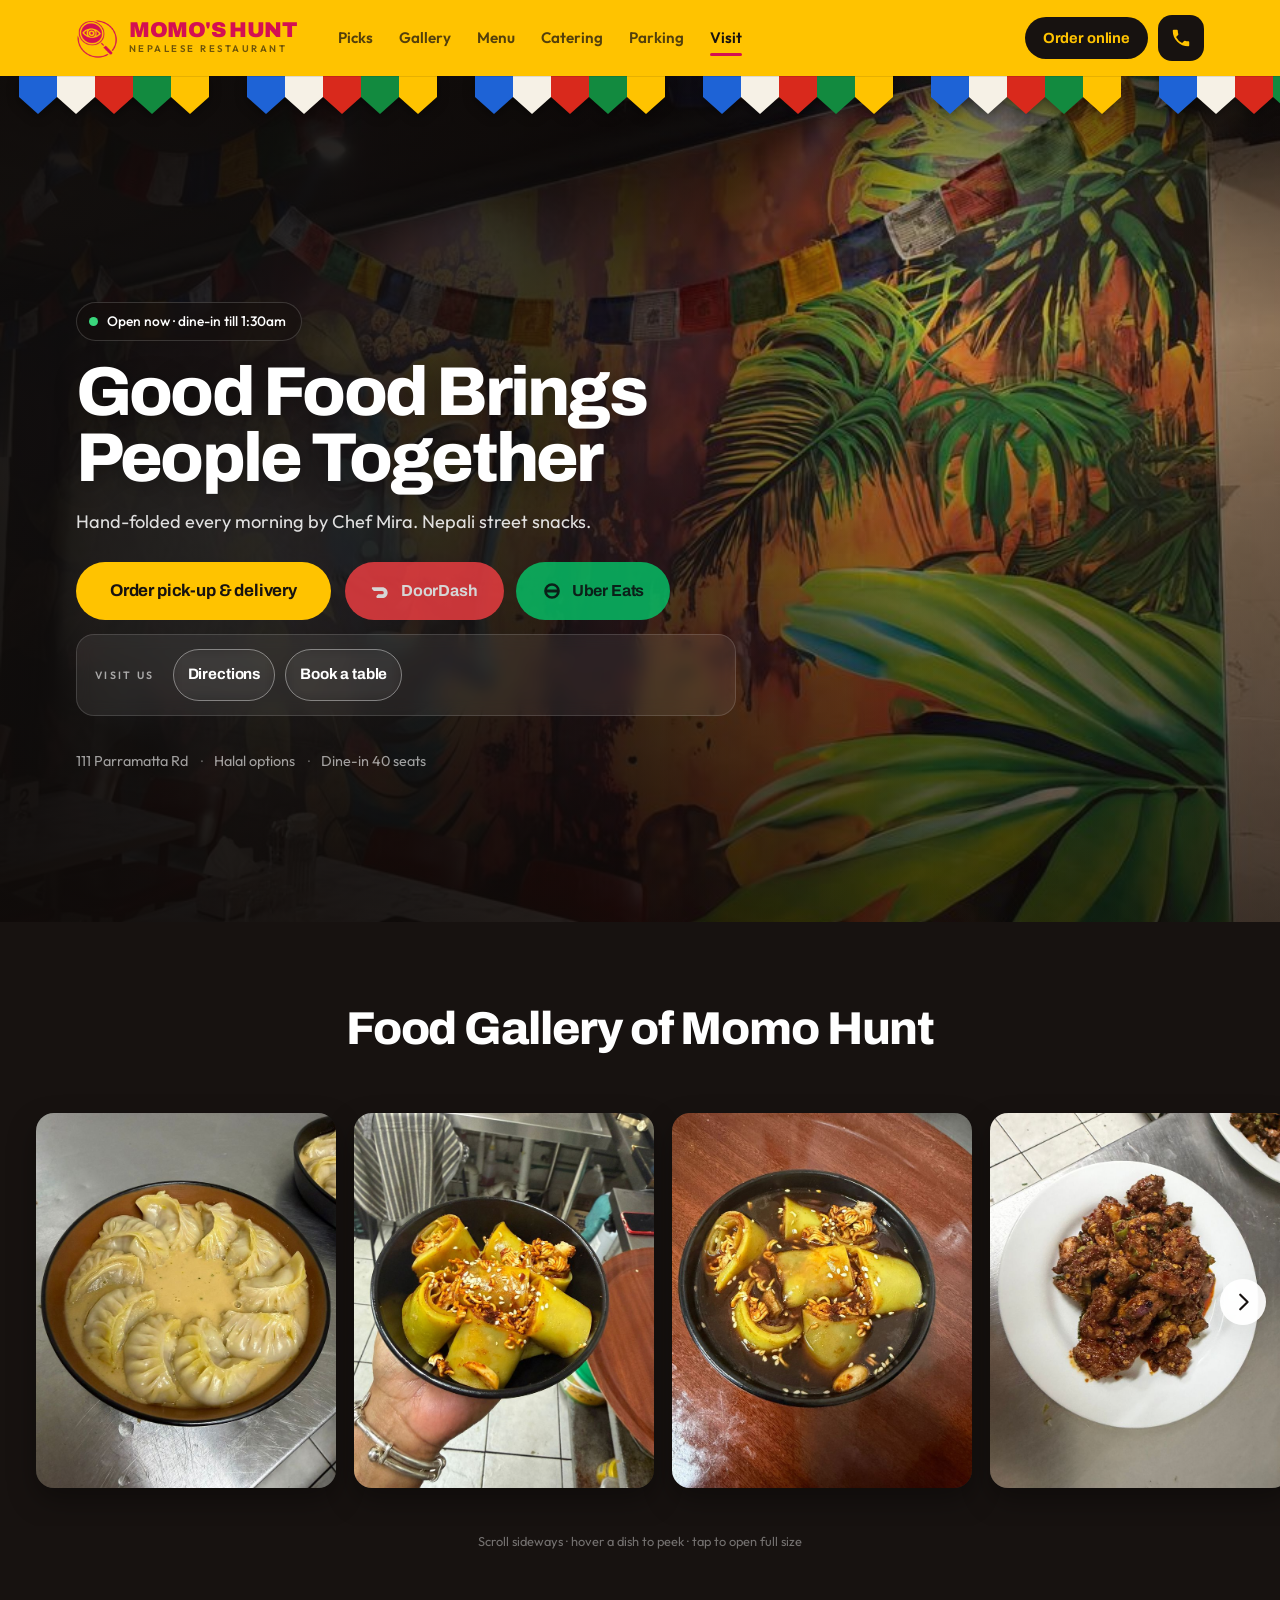
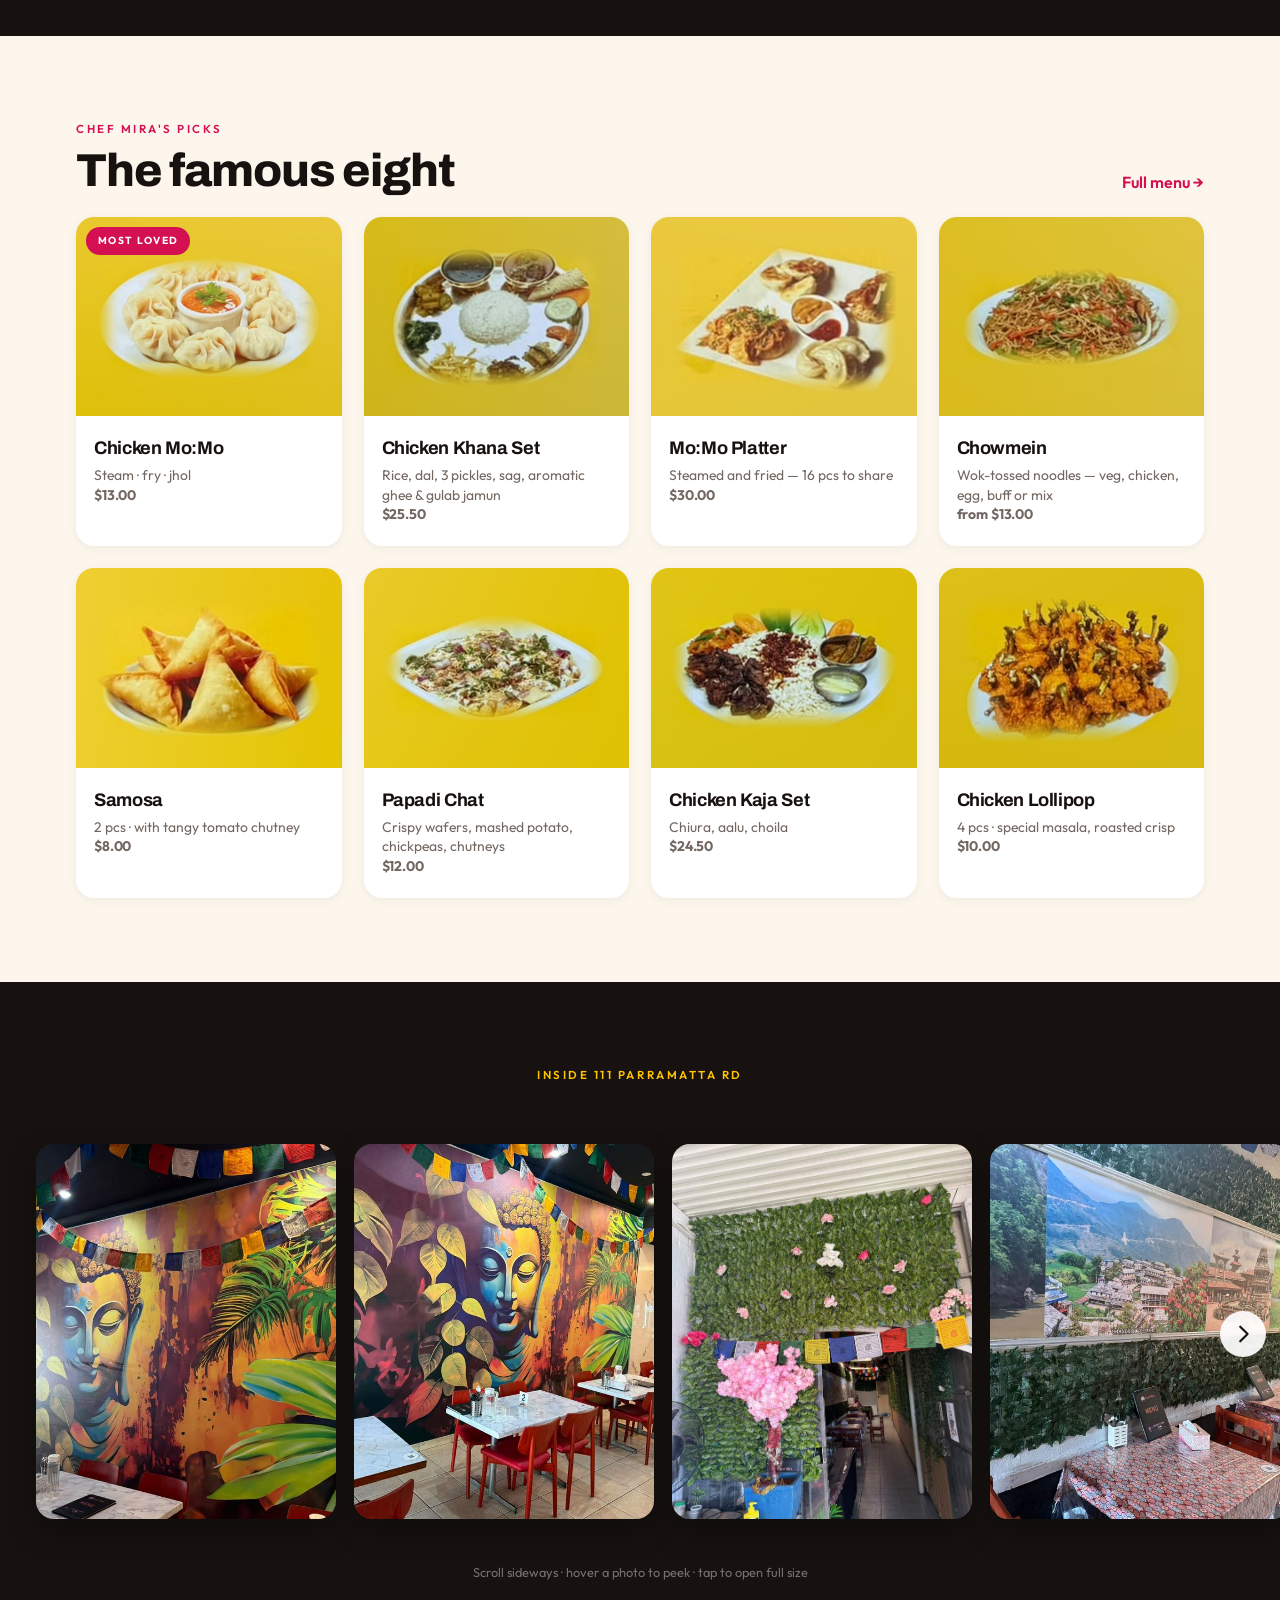
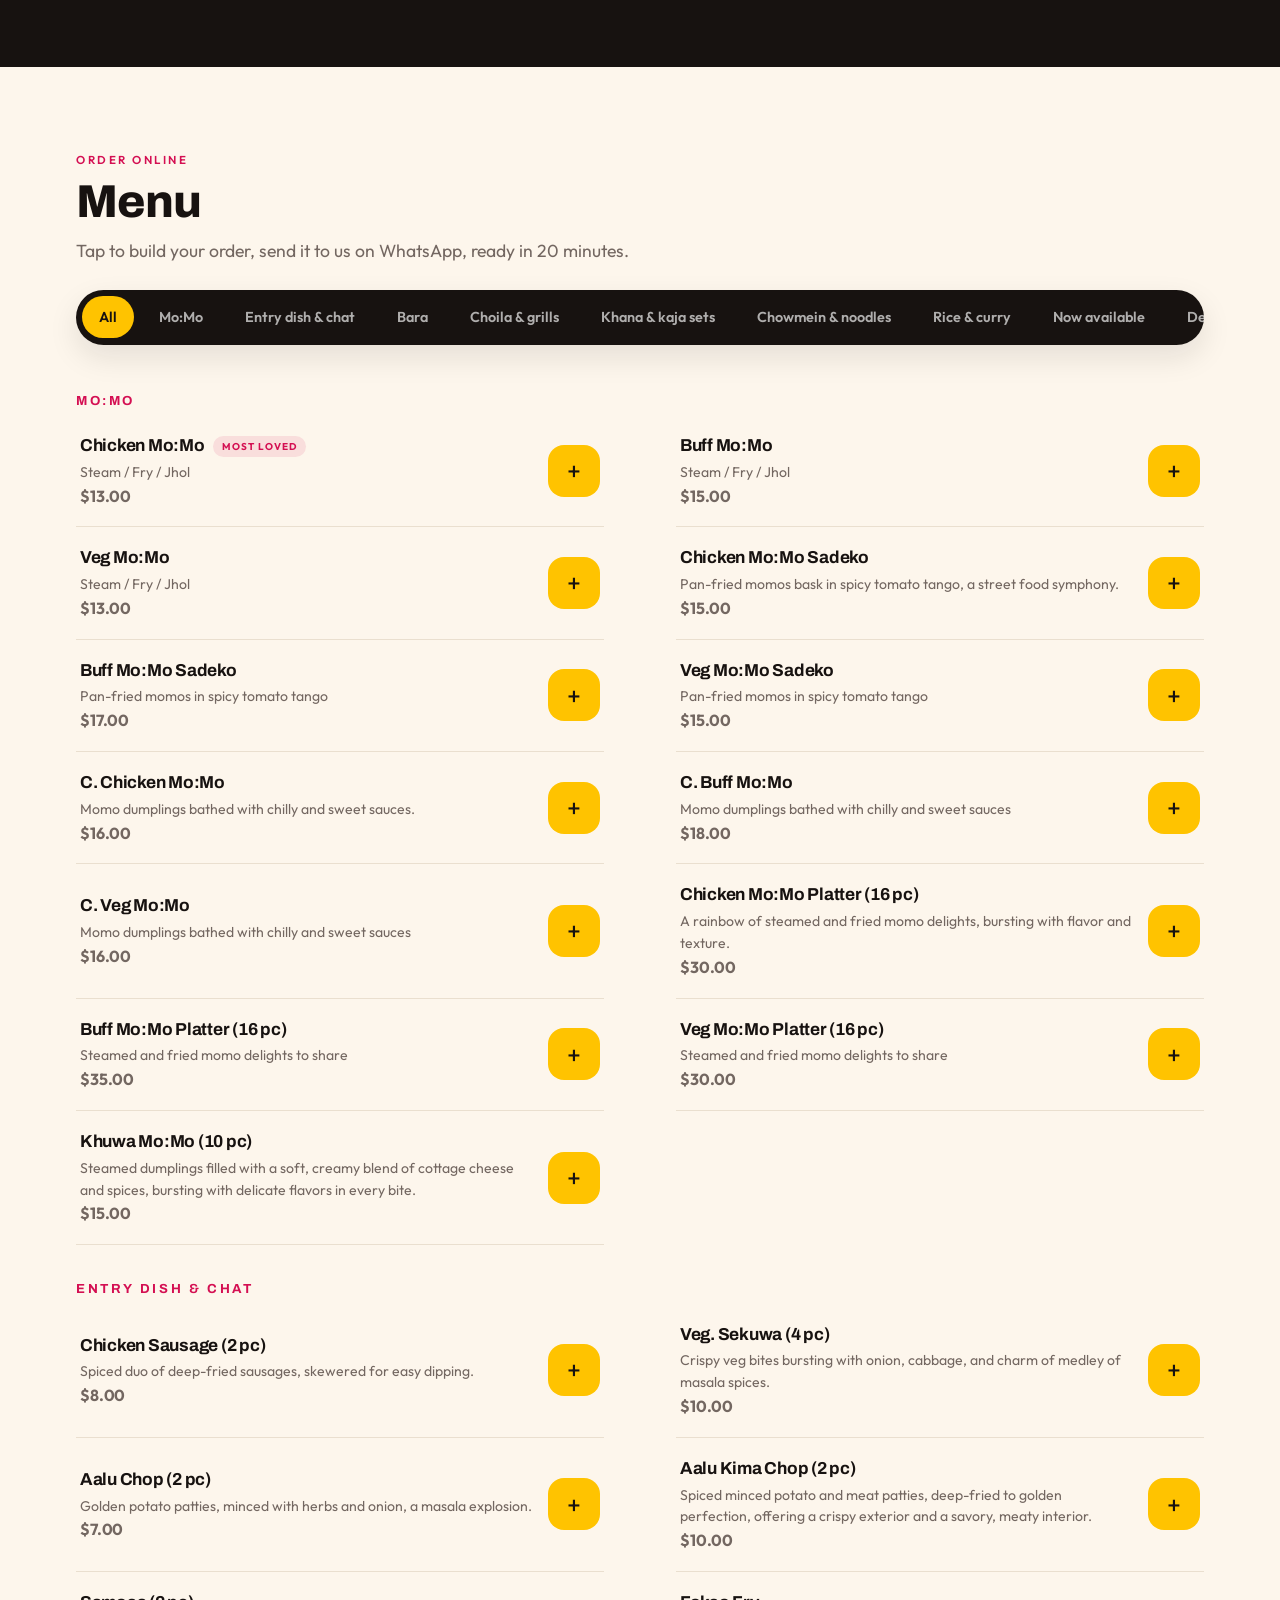
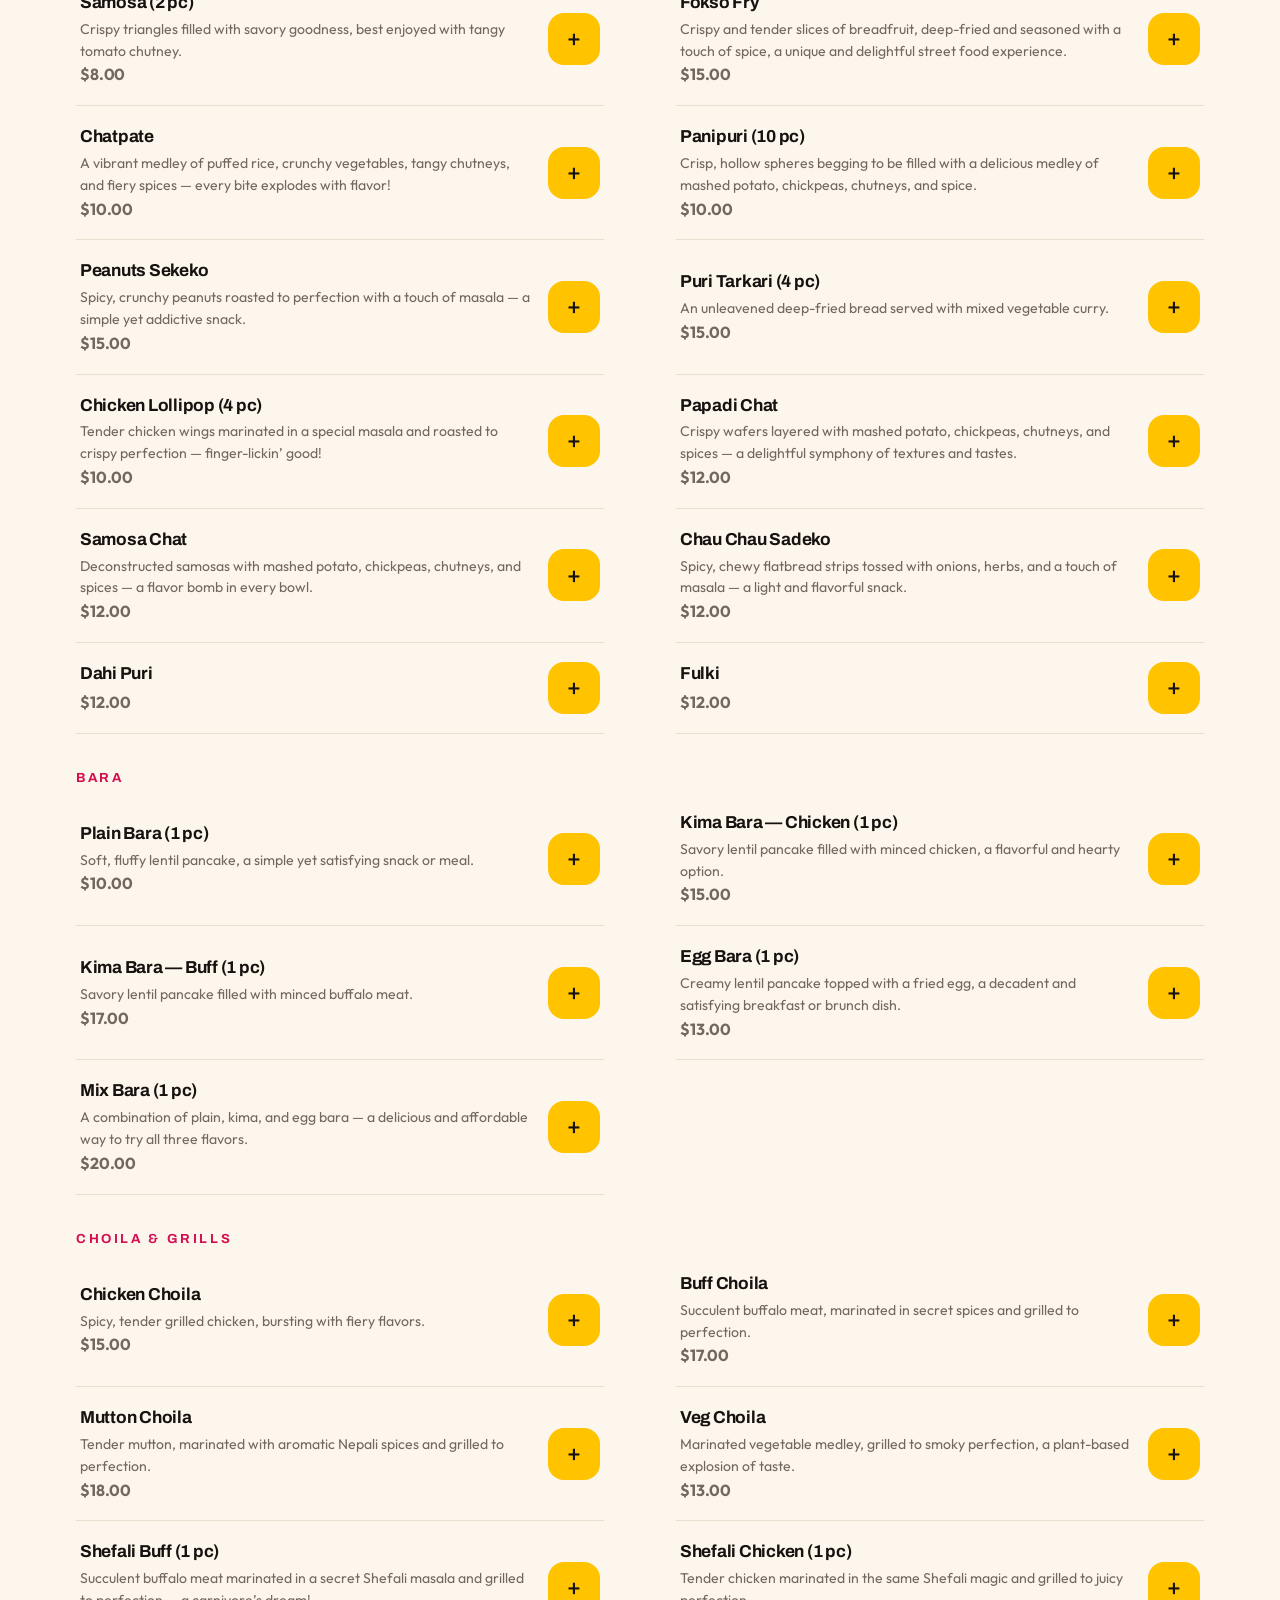
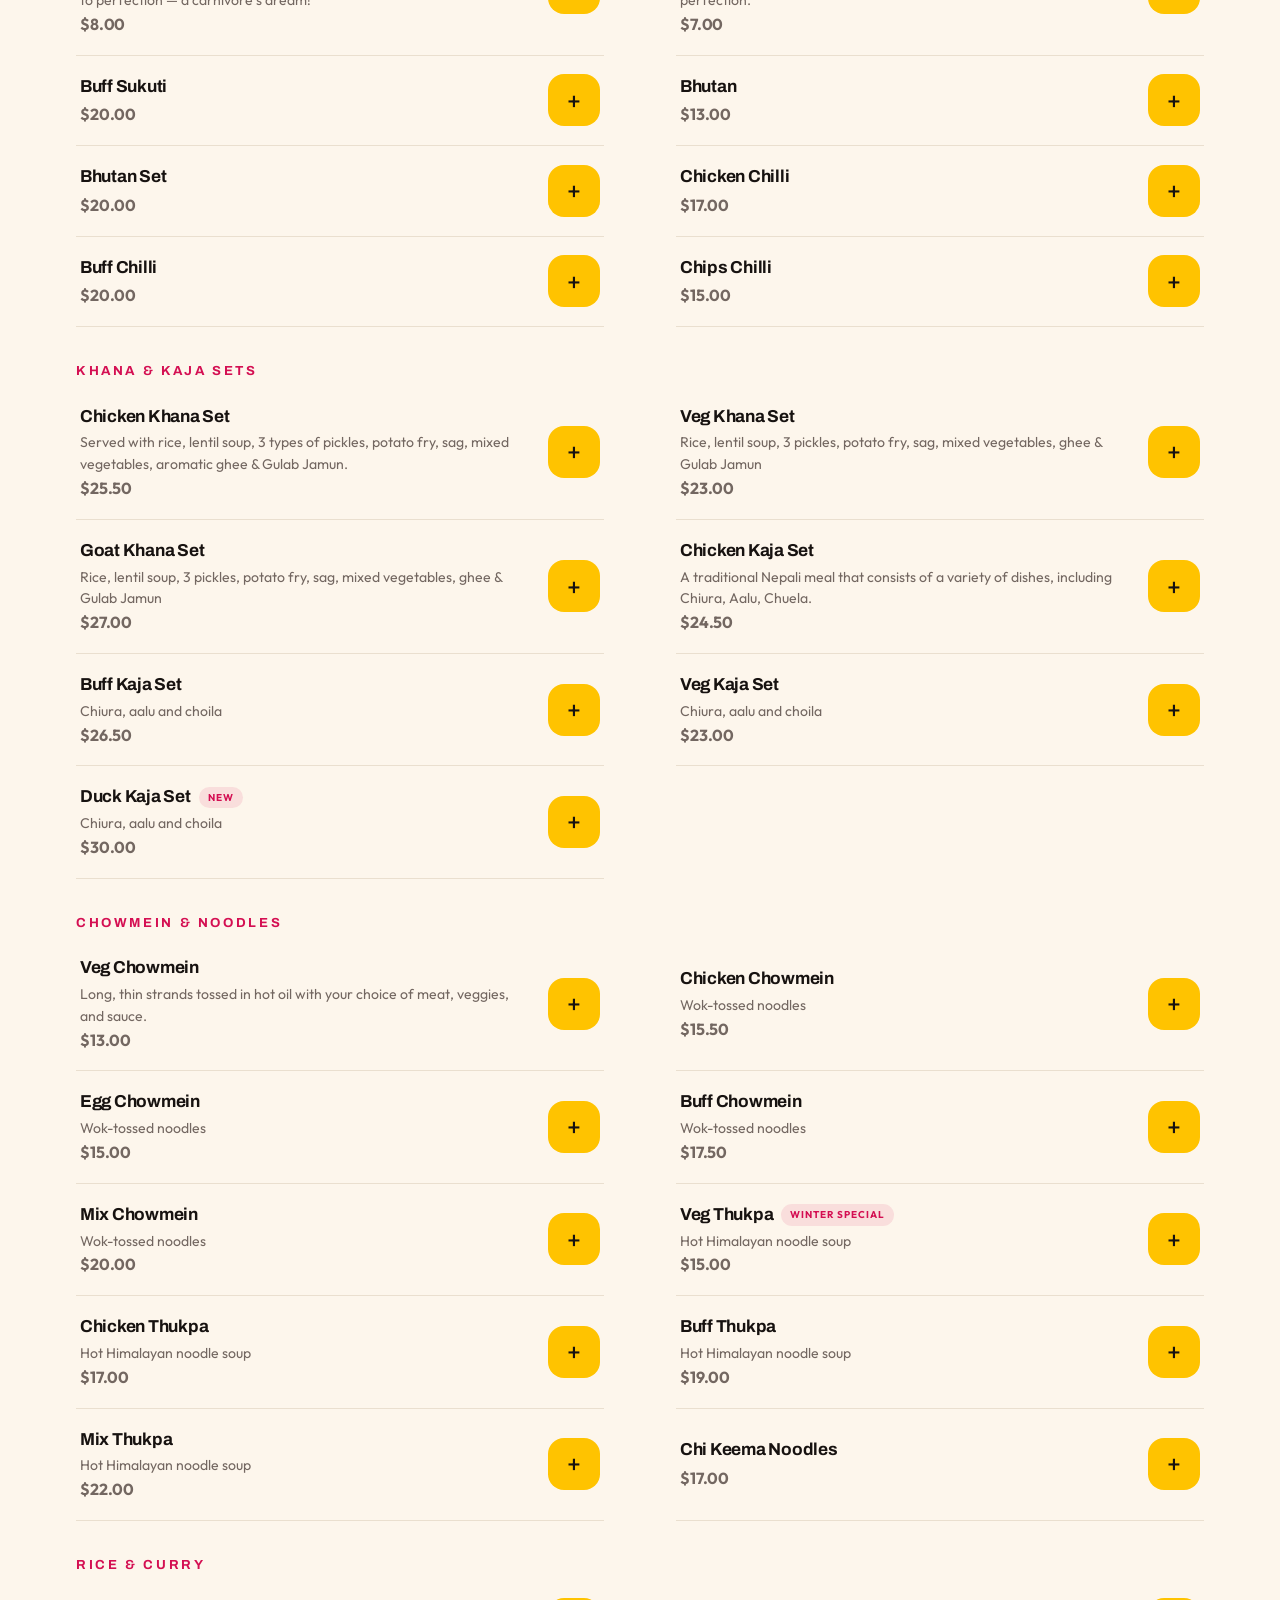
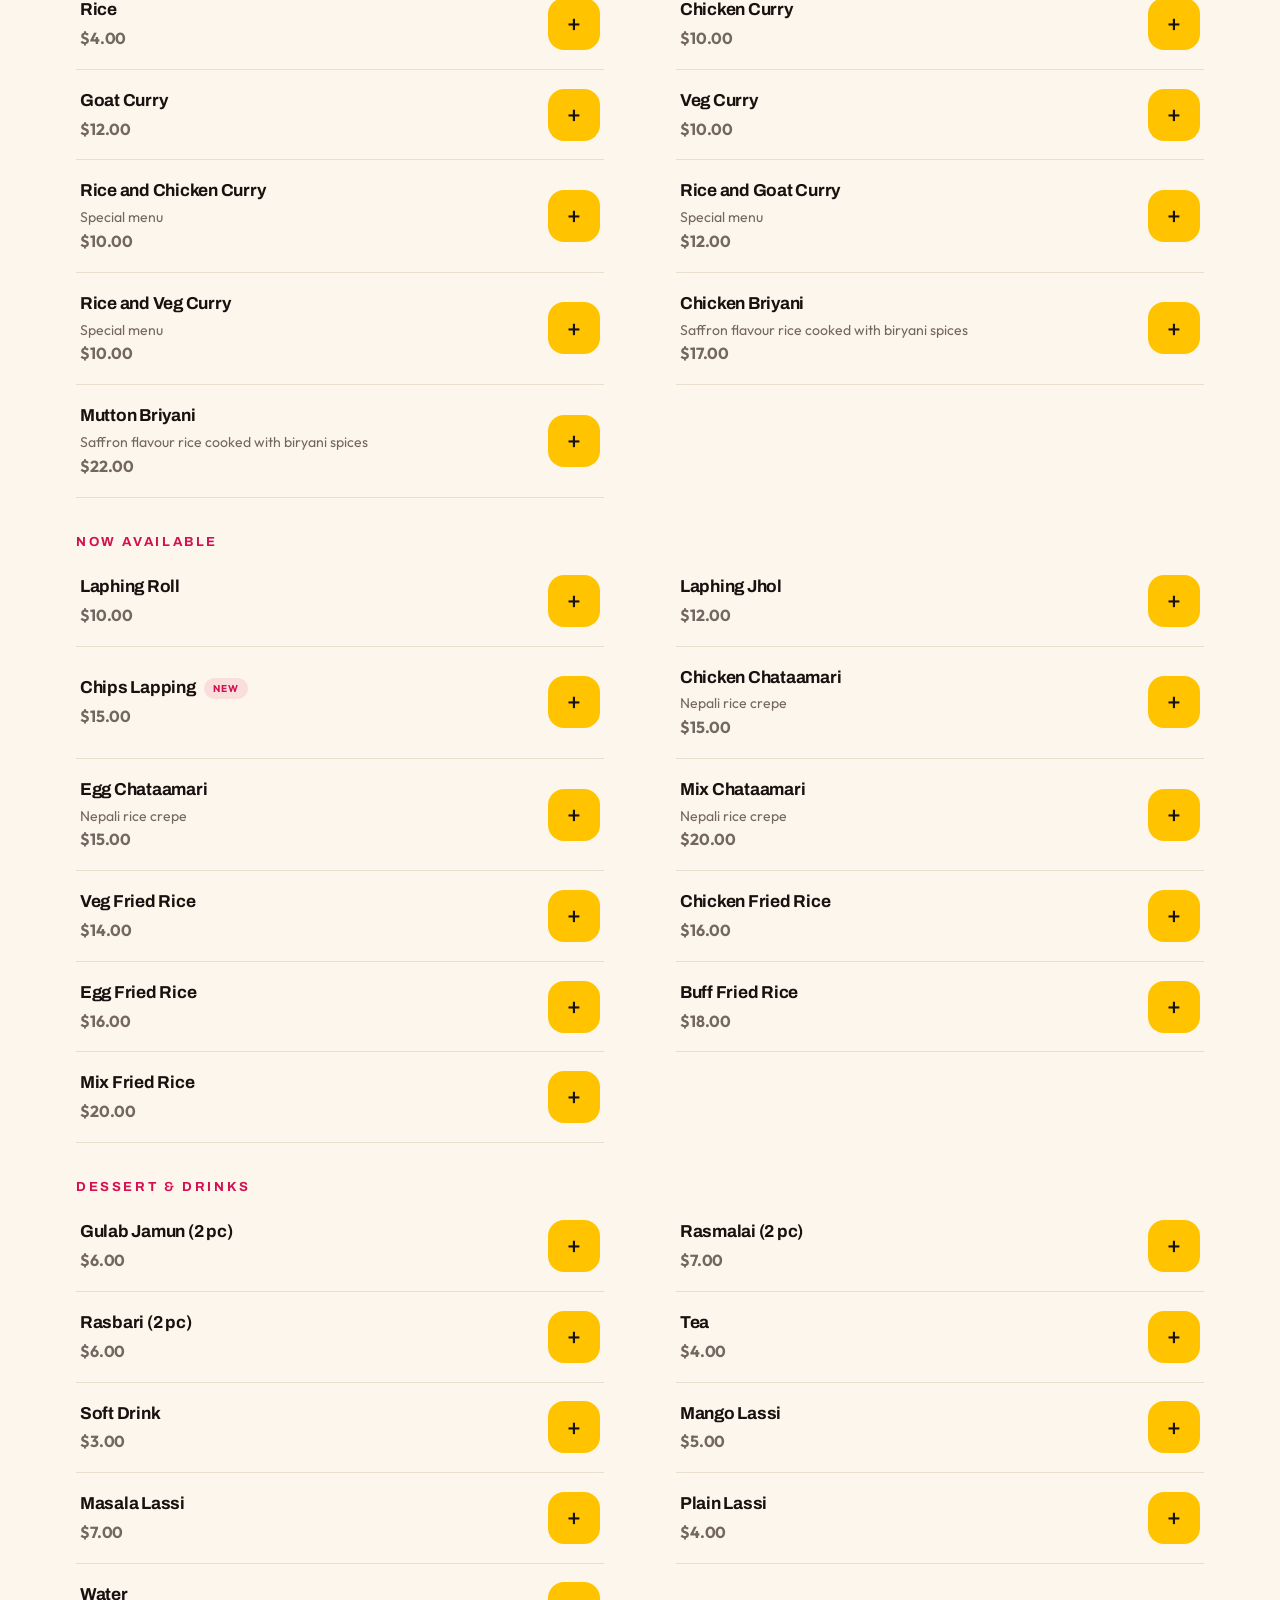
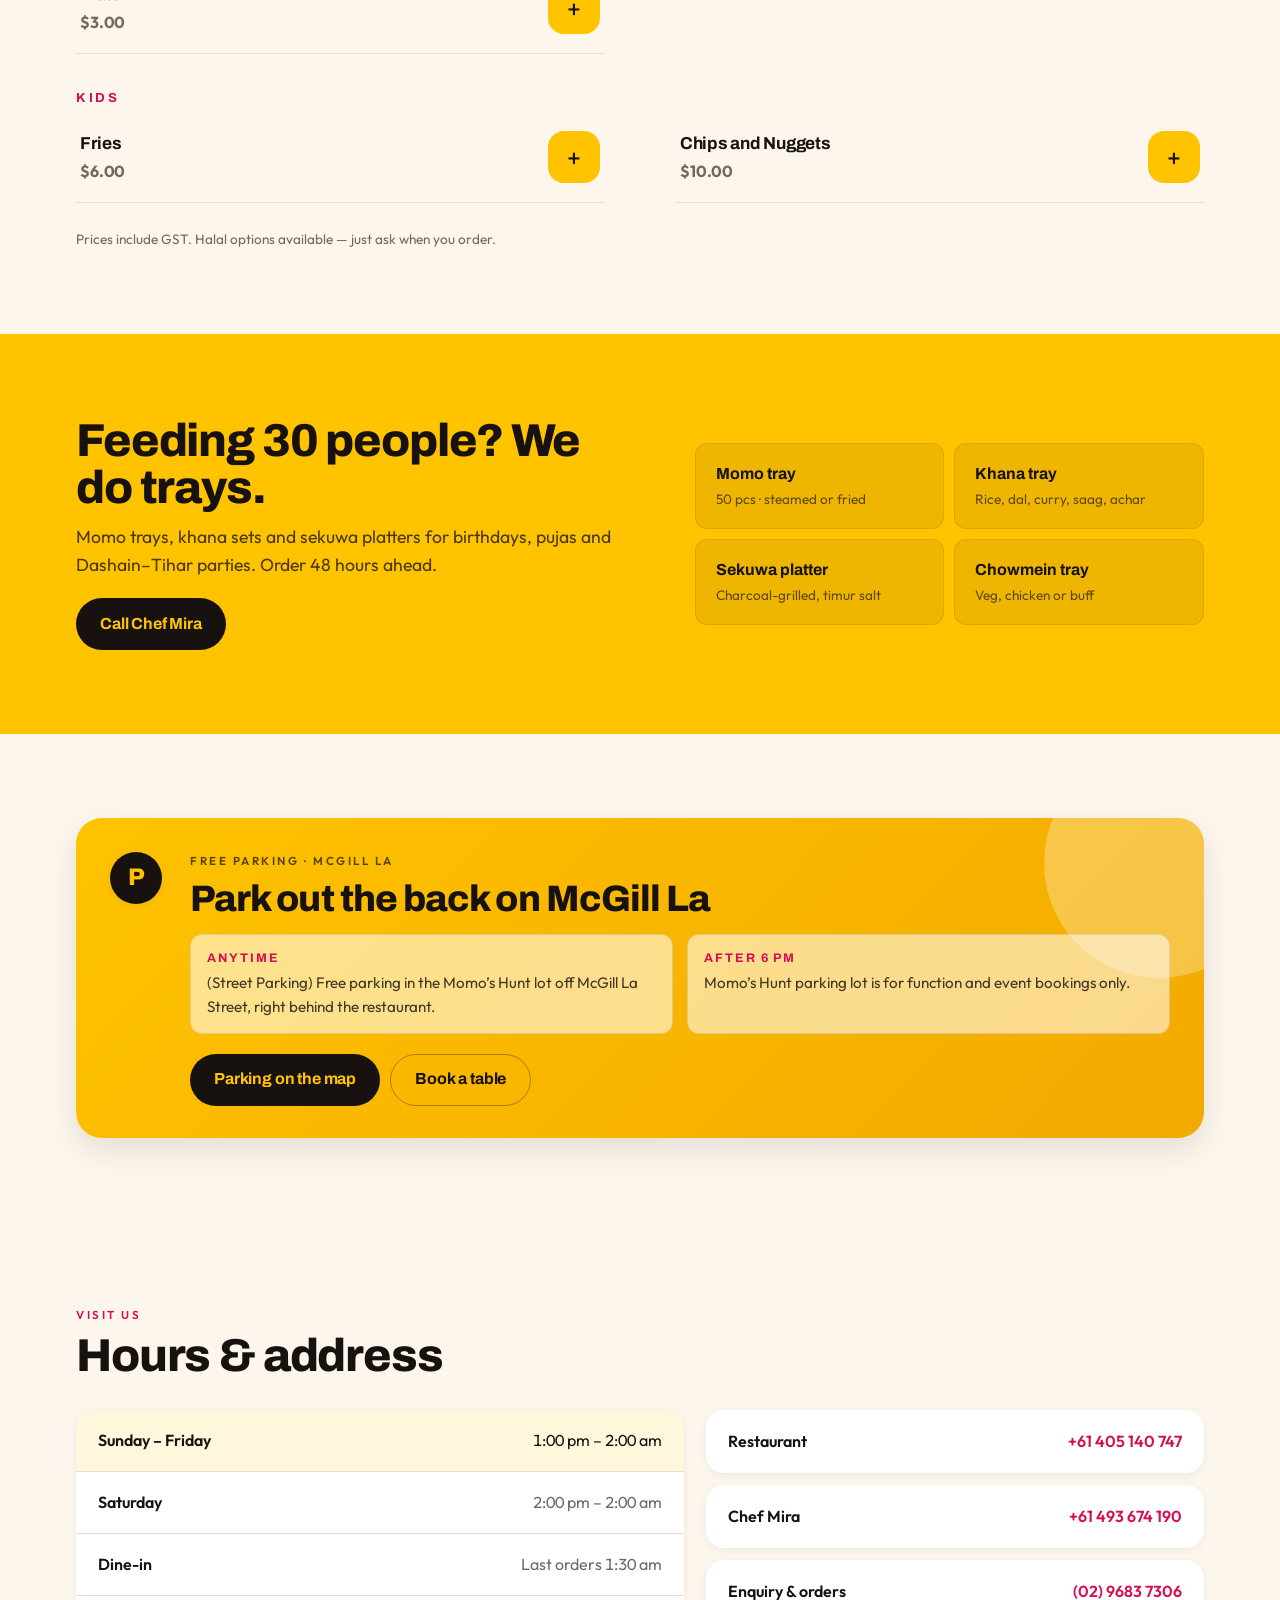
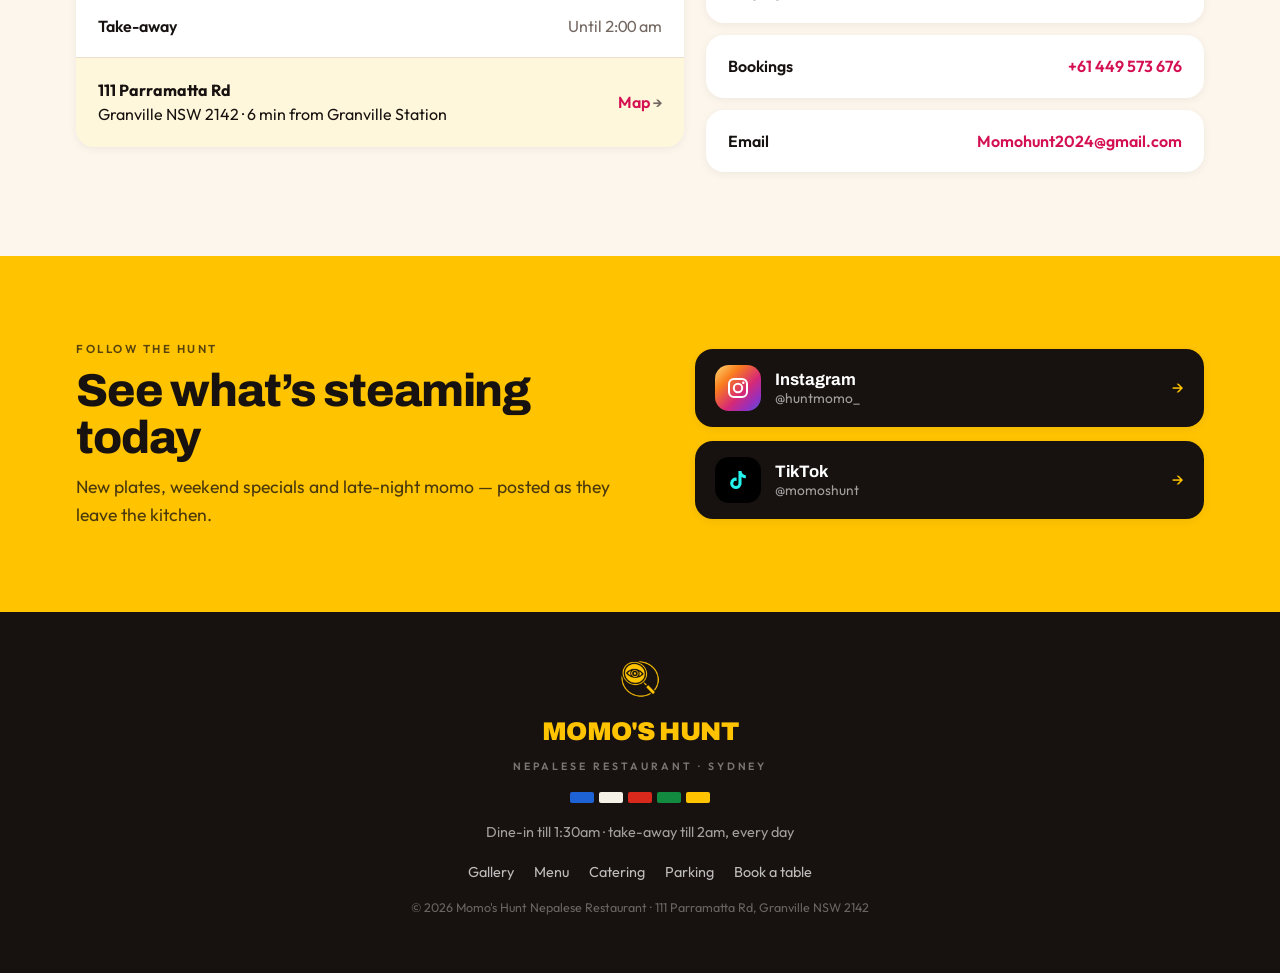
==== commit 296bc3db: "updated socials" ====
--- a/index.html
+++ b/index.html
@@ -34,6 +34,7 @@
     "postalCode": "2142",
     "addressCountry": "AU"
   },
+  "sameAs": ["https://www.instagram.com/huntmomo_", "https://www.tiktok.com/@momoshunt"],
   "openingHoursSpecification": [
     {"@type":"OpeningHoursSpecification","dayOfWeek":["Monday","Tuesday","Wednesday","Thursday","Friday","Sunday"],"opens":"13:00","closes":"02:00"},
     {"@type":"OpeningHoursSpecification","dayOfWeek":["Saturday"],"opens":"14:00","closes":"02:00"}
@@ -225,11 +226,11 @@
         </button>
       </li>
       <li class="shot">
-        <button class="shot__card" type="button" data-full="assets/img/food/8.jpeg">
+        <button class="shot__card" type="button" data-full="assets/img/food/8-sm.jpg">
           <img class="shot__photo" src="assets/img/food/8-sm.jpg"
-               srcset="assets/img/food/8-sm.jpg 760w, assets/img/food/8.jpeg 1500w"
+               srcset="assets/img/food/8-sm.jpg 760w"
                sizes="(min-width:900px) 300px, 74vw" alt="Brass thali khaja set with beaten rice, choila, soybeans, potato and pickles" loading="lazy">
-          <span class="shot__caption"><strong>Kaja Set</strong>Chiura, choila, bhatmas, aloo and achar</span>
+          <span class="shot__caption"><strong>Bhutan Set</strong>Chiura, choila, bhatmas, aloo and achar</span>
           <span class="shot__zoom" aria-hidden="true">
             <svg viewBox="0 0 24 24"><path d="M9 4H4v5M15 4h5v5M9 20H4v-5M15 20h5v-5"/></svg>
           </span>
@@ -241,6 +242,17 @@
                srcset="assets/img/food/9-sm.jpg 760w, assets/img/food/9.jpeg 1500w"
                sizes="(min-width:900px) 300px, 74vw" alt="Karahi bowl of goat curry finished with fresh coriander" loading="lazy">
           <span class="shot__caption"><strong>Goat Curry</strong>Slow-cooked, finished with coriander</span>
+          <span class="shot__zoom" aria-hidden="true">
+            <svg viewBox="0 0 24 24"><path d="M9 4H4v5M15 4h5v5M9 20H4v-5M15 20h5v-5"/></svg>
+          </span>
+        </button>
+      </li>
+      <li class="shot">
+        <button class="shot__card" type="button" data-full="assets/img/food/10.jpeg">
+          <img class="shot__photo" src="assets/img/food/10-sm.jpg"
+               srcset="assets/img/food/10-sm.jpg 760w, assets/img/food/10.jpeg 900w"
+               sizes="(min-width:900px) 300px, 74vw" alt="A plate of chicken curry served beside a mound of steamed basmati rice" loading="lazy">
+          <span class="shot__caption"><strong>Rice &amp; Curry</strong>Chicken curry with a plate of steamed rice</span>
           <span class="shot__zoom" aria-hidden="true">
             <svg viewBox="0 0 24 24"><path d="M9 4H4v5M15 4h5v5M9 20H4v-5M15 20h5v-5"/></svg>
           </span>
@@ -928,6 +940,45 @@
   </div>
 </section>
 
+<!-- ================= SOCIAL ================= -->
+<section class="section section--yellow" id="social">
+  <div class="wrap social">
+    <div>
+      <p class="kicker kicker--ink">Follow the hunt</p>
+      <h2 class="sechead__title">See what’s steaming today</h2>
+      <p class="lede lede--ink">New plates, weekend specials and late-night momo — posted as they leave the kitchen.</p>
+    </div>
+
+    <div class="social__links">
+      <a class="social__link social__link--ig" href="https://www.instagram.com/huntmomo_" target="_blank" rel="noopener" aria-label="Momo’s Hunt on Instagram (opens in a new tab)">
+        <span class="social__icon" aria-hidden="true">
+          <svg viewBox="0 0 24 24" fill="none" stroke="currentColor" stroke-width="2" stroke-linecap="round" stroke-linejoin="round">
+            <rect x="3" y="3" width="18" height="18" rx="5"/>
+            <circle cx="12" cy="12" r="4.2"/>
+            <circle cx="17.3" cy="6.7" r="1.25" fill="currentColor" stroke="none"/>
+          </svg>
+        </span>
+        <span class="social__text">
+          <strong>Instagram</strong>
+          <span>@huntmomo_</span>
+        </span>
+        <span class="social__go" aria-hidden="true">&rarr;</span>
+      </a>
+
+      <a class="social__link social__link--tt" href="https://www.tiktok.com/@momoshunt" target="_blank" rel="noopener" aria-label="Momo’s Hunt on TikTok (opens in a new tab)">
+        <span class="social__icon" aria-hidden="true">
+          <svg viewBox="0 0 24 24"><path d="M16.6 5.82A4.28 4.28 0 0 1 15.54 3h-3.09v12.4a2.59 2.59 0 1 1-1.82-2.47V9.66a5.69 5.69 0 1 0 4.91 5.64V8.9a7.35 7.35 0 0 0 4.3 1.38V7.19a4.28 4.28 0 0 1-3.24-1.37z"/></svg>
+        </span>
+        <span class="social__text">
+          <strong>TikTok</strong>
+          <span>@momoshunt</span>
+        </span>
+        <span class="social__go" aria-hidden="true">&rarr;</span>
+      </a>
+    </div>
+  </div>
+</section>
+
 </main>
 
 <!-- ================= FOOTER ================= -->
--- a/assets/css/styles.css
+++ b/assets/css/styles.css
@@ -636,6 +636,57 @@
 .trays strong{font-family:var(--font-head);font-weight:700;font-size:1rem}
 .trays span{font-size:.85rem;color:rgba(23,18,16,.66)}
 
+/* ---------- Social ---------- */
+
+.social{display:grid;gap:24px}
+
+.social__links{display:grid;gap:12px}
+
+.social__link{
+  display:flex;align-items:center;gap:14px;
+  padding:14px 18px;
+  border-radius:var(--r-md);
+  background:var(--ink);
+  color:#fff;
+  text-decoration:none;
+  box-shadow:var(--shadow-sm);
+  transition:transform .18s ease, box-shadow .18s ease, background .18s ease;
+}
+.social__link:hover,
+.social__link:focus-visible{
+  transform:translateY(-3px);
+  background:var(--ink-2);
+  box-shadow:var(--shadow-md);
+  outline:none;
+}
+.social__link:focus-visible{box-shadow:0 0 0 3px var(--ink), 0 0 0 6px rgba(255,255,255,.6)}
+
+.social__icon{
+  display:grid;place-items:center;
+  width:46px;height:46px;flex:0 0 46px;
+  border-radius:14px;
+  color:#fff;
+}
+.social__icon svg{width:24px;height:24px}
+/* the platforms' own colours, so the icons read at a glance */
+.social__link--ig .social__icon{
+  background:linear-gradient(135deg,#FEDA75 0%,#FA7E1E 28%,#D62976 60%,#962FBF 82%,#4F5BD5 100%);
+}
+.social__link--tt .social__icon{background:#000;color:#25F4EE}
+.social__link--tt .social__icon svg{fill:currentColor}
+
+.social__text{display:flex;flex-direction:column;line-height:1.25;min-width:0}
+.social__text strong{font-family:var(--font-head);font-weight:700;font-size:1.04rem}
+.social__text span{font-size:.86rem;color:rgba(255,255,255,.6)}
+
+.social__go{
+  margin-left:auto;
+  font-size:1.1rem;
+  color:var(--yellow);
+  transition:transform .18s ease;
+}
+.social__link:hover .social__go{transform:translateX(4px)}
+
 /* ---------- Parking ---------- */
 
 .parking{
@@ -1077,6 +1128,14 @@
   .rail__track{gap:18px;padding-block:34px 38px}
   .rail__nav{display:grid}
 
+  .social{
+    grid-template-columns:1.05fr .95fr;
+    align-items:center;
+    gap:56px;
+  }
+  .social__links{gap:14px}
+  .social__link{padding:16px 20px}
+
   .parking{
     grid-template-columns:auto 1fr;
     align-items:start;
